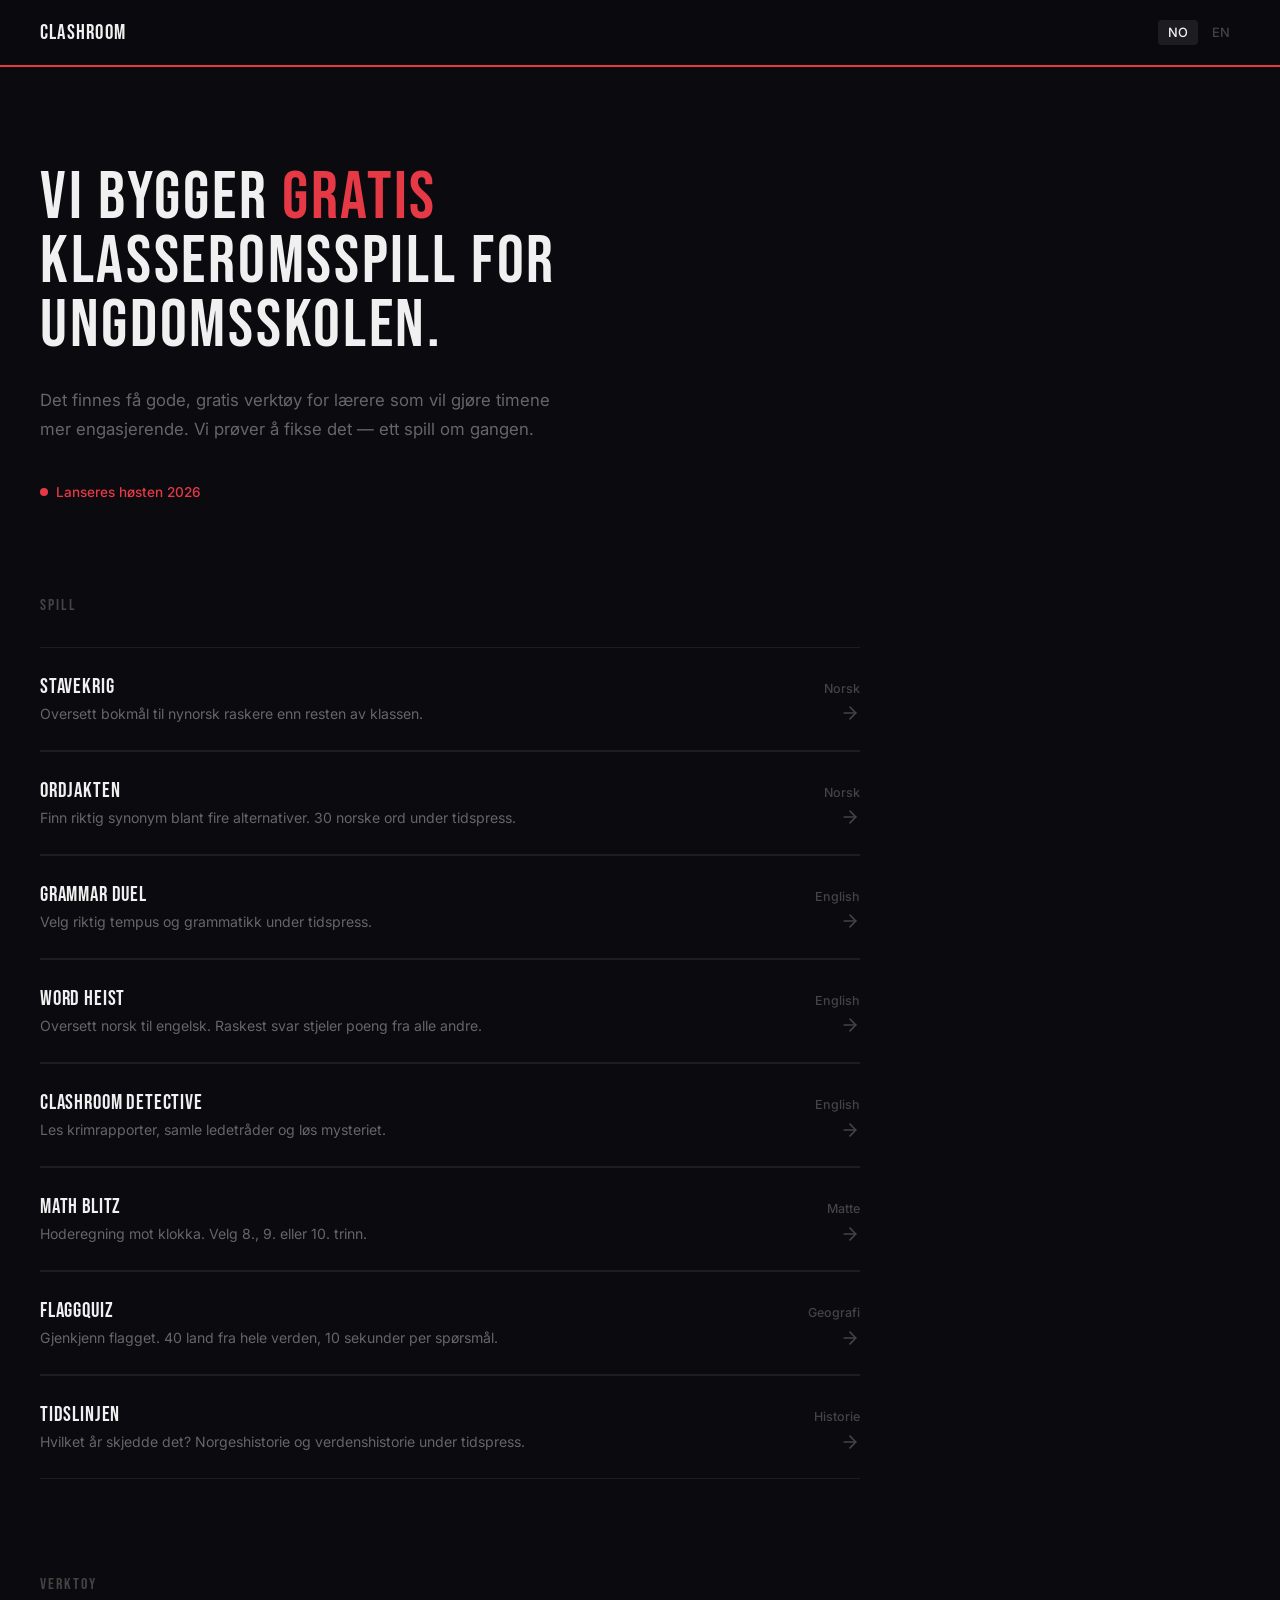
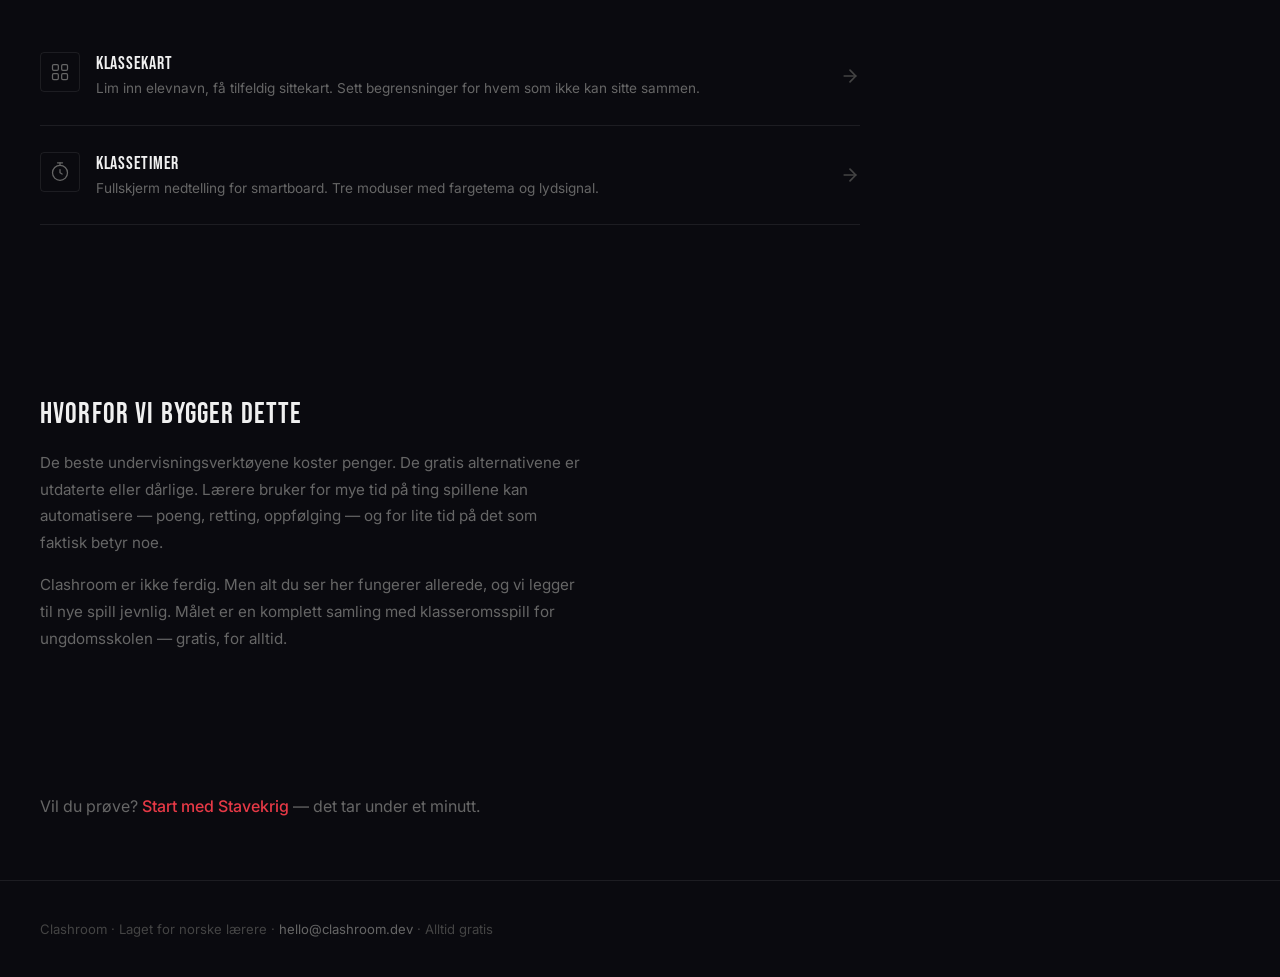
==== index.html @ 2a90ec1e "Phase 6: Accessibility improvements - Skip-link on every page, main landmark wrapping content - focu" ====
<!DOCTYPE html>
<html lang="no">
<head>
<meta charset="UTF-8">
<meta name="viewport" content="width=device-width, initial-scale=1.0">
<title>Clashroom — Gratis klasseromsspill for ungdomsskolen</title>
<meta name="description" content="Gratis klasseromsspill for ungdomsskolen. Under utvikling.">
<link rel="preconnect" href="https://fonts.googleapis.com">
<link rel="preconnect" href="https://fonts.gstatic.com" crossorigin>
<link href="https://fonts.googleapis.com/css2?family=Bebas+Neue&family=Inter:wght@400;500;600&display=swap" rel="stylesheet">
<style>
:root {
  --bg: #0a0a0f;
  --ink: #f0f0f0;
  --accent: #e63946;
  --accent-h: #cf2f3d;
  --muted: #666;
  --faint: #444;
  --border: rgba(255,255,255,0.08);
}

*{box-sizing:border-box;margin:0;padding:0}
html{scroll-behavior:smooth}
body{font-family:'Inter',-apple-system,system-ui,sans-serif;background:var(--bg);color:var(--ink);-webkit-font-smoothing:antialiased}

/* ── NAV ───────────────────────────── */
nav{
  display:flex;justify-content:space-between;align-items:center;
  padding:20px 40px;position:sticky;top:0;
  background:rgba(10,10,15,0.97);backdrop-filter:blur(8px);
  z-index:100;border-bottom:2px solid var(--accent);
}
.logo{
  font-family:'Bebas Neue',sans-serif;font-weight:400;
  font-size:1.3rem;color:var(--ink);text-decoration:none;
  letter-spacing:0.06em;text-transform:uppercase;
  transition:color .15s;
}
.logo:hover{color:var(--accent)}
.nav-r{display:flex;align-items:center;gap:4px}
.lang-btn{
  padding:5px 10px;border:none;background:none;
  color:var(--faint);cursor:pointer;
  font-family:'Inter',sans-serif;font-weight:500;font-size:.8rem;
  border-radius:4px;transition:all .15s;
}
.lang-btn.on{color:var(--ink);background:rgba(255,255,255,.08)}

/* ── HERO ──────────────────────────── */
.hero{
  max-width:740px;
  padding:100px 40px 96px;
}
.hero h1{
  font-family:'Bebas Neue',sans-serif;
  font-weight:400;
  font-size:clamp(2.8rem,6vw,4.2rem);
  line-height:0.95;letter-spacing:0.04em;
  text-transform:uppercase;
  margin-bottom:28px;
}
.hero h1 .ul{
  color:var(--accent);
}

.hero-p{
  font-size:1.05rem;line-height:1.7;color:var(--muted);
  max-width:520px;margin-bottom:36px;
}
.launch{
  display:inline-flex;align-items:center;gap:8px;
  font-size:.85rem;font-weight:500;color:var(--accent);
}
.launch svg{flex-shrink:0}

/* ── SECTION LABEL ─────────────────── */
.label{
  font-family:'Bebas Neue',sans-serif;
  font-size:1rem;font-weight:400;
  text-transform:uppercase;letter-spacing:0.12em;
  color:var(--faint);margin-bottom:32px;
}

/* ── GAME LIST ─────────────────────── */
.games{padding:0 40px 96px;max-width:900px}

.g-list{list-style:none}

.g-item{
  display:block;text-decoration:none;color:var(--ink);
  padding:26px 0;border-bottom:1px solid var(--border);
  position:relative;transition:padding-left .3s ease;
}
.g-item:first-child{border-top:1px solid var(--border)}

.g-item::before{
  content:'';position:absolute;left:-20px;top:50%;
  transform:translateY(-50%);width:3px;height:0;
  background:var(--accent);border-radius:0;
  transition:height .3s ease;
}
.g-item:hover{padding-left:16px}
.g-item:hover::before{height:50%}

.g-top{
  display:flex;justify-content:space-between;align-items:baseline;
  margin-bottom:4px;
}
.g-name{
  font-family:'Bebas Neue',sans-serif;
  font-weight:400;font-size:1.3rem;
  letter-spacing:0.04em;text-transform:uppercase;
}
.g-subj{font-size:.78rem;font-weight:500;color:var(--faint)}

.g-bot{
  display:flex;justify-content:space-between;align-items:center;
}
.g-desc{font-size:.88rem;color:var(--muted);line-height:1.5}
.g-arrow{
  flex-shrink:0;color:var(--faint);
  transition:all .3s ease;margin-left:16px;
}
.g-item:hover .g-arrow{color:var(--accent);transform:translateX(5px)}

/* ── TOOLS ─────────────────────────── */
.tools{padding:0 40px 96px;max-width:900px}

.t-item{
  display:flex;align-items:flex-start;gap:16px;
  text-decoration:none;color:var(--ink);
  padding:26px 0;border-bottom:1px solid var(--border);
  transition:padding-left .3s ease;position:relative;
}
.t-item:first-child{border-top:1px solid var(--border)}
.t-item::before{
  content:'';position:absolute;left:-20px;top:50%;
  transform:translateY(-50%);width:3px;height:0;
  background:var(--accent);border-radius:0;
  transition:height .3s ease;
}
.t-item:hover{padding-left:16px}
.t-item:hover::before{height:50%}

.t-icon{
  flex-shrink:0;width:40px;height:40px;
  border:1.5px solid var(--border);border-radius:4px;
  display:flex;align-items:center;justify-content:center;
  color:var(--muted);transition:all .3s ease;
}
.t-item:hover .t-icon{border-color:var(--accent);color:var(--accent)}

.t-body{flex:1;min-width:0}
.t-name{
  font-family:'Bebas Neue',sans-serif;
  font-weight:400;font-size:1.15rem;margin-bottom:3px;
  letter-spacing:0.04em;text-transform:uppercase;
}
.t-desc{font-size:.85rem;color:var(--muted);line-height:1.5}
.t-arrow{
  flex-shrink:0;align-self:center;color:var(--faint);
  transition:all .3s ease;
}
.t-item:hover .t-arrow{color:var(--accent);transform:translateX(5px)}

/* ── WHY ───────────────────────────── */
.why{padding:80px 40px 96px;max-width:620px}
.why h2{
  font-family:'Bebas Neue',sans-serif;
  font-weight:400;font-size:1.8rem;line-height:1;
  letter-spacing:0.04em;text-transform:uppercase;
  margin-bottom:20px;
}
.why p{
  font-size:.95rem;color:var(--muted);line-height:1.75;
  margin-bottom:16px;
}
.why p:last-of-type{margin-bottom:0}

/* ── TRY ───────────────────────────── */
.try{
  padding:48px 40px 64px;max-width:620px;
  font-size:1rem;color:var(--muted);
}
.try a{
  color:var(--accent);text-decoration:none;font-weight:500;
  border-bottom:1.5px solid transparent;
  transition:border-color .2s;
}
.try a:hover{border-color:var(--accent)}

/* ── FOOTER ────────────────────────── */
footer{
  padding:40px;border-top:1px solid var(--border);
  font-size:.82rem;color:var(--faint);
}
footer a{color:var(--muted);text-decoration:none}
footer a:hover{color:var(--ink)}

/* ── SCROLL REVEAL ─────────────────── */
.sr{opacity:0;transform:translateY(18px);transition:opacity .6s ease,transform .6s ease}
.sr.v{opacity:1;transform:translateY(0)}
.g-list .sr:nth-child(2){transition-delay:.06s}
.g-list .sr:nth-child(3){transition-delay:.12s}
.g-list .sr:nth-child(4){transition-delay:.16s}
.g-list .sr:nth-child(5){transition-delay:.20s}
.g-list .sr:nth-child(6){transition-delay:.24s}
.g-list .sr:nth-child(7){transition-delay:.28s}
.g-list .sr:nth-child(8){transition-delay:.32s}

/* ── RESPONSIVE ────────────────────── */
@media(max-width:700px){
  nav{padding:16px 20px}
  .hero{padding:64px 20px 64px}
  .games,.tools{padding:0 20px 72px}
  .why{padding:56px 20px 72px}
  .try{padding:0 20px 48px}
  footer{padding:32px 20px}
  .g-item::before,.t-item::before{left:-12px}
}

button:focus-visible,a:focus-visible{outline:2px solid var(--accent);outline-offset:2px}
.skip-link{position:absolute;top:-40px;left:0;background:var(--accent);color:#fff;padding:8px 16px;z-index:200;font-size:.85rem;text-decoration:none;border-radius:0 0 4px 0;transition:top .2s}
.skip-link:focus{top:0}
</style>
</head>
<body>

<a class="skip-link" href="#main-content">Hopp til innhold</a>

<nav>
  <a class="logo" href="#">Clashroom</a>
  <div class="nav-r">
    <button class="lang-btn on" onclick="setLang('no')">NO</button>
    <button class="lang-btn" onclick="setLang('en')">EN</button>
  </div>
</nav>

<main id="main-content">
<section class="hero">
  <h1 data-no="Vi bygger <span class='ul'>gratis</span> klasseromsspill for ungdomsskolen."
      data-en="We're building <span class='ul'>free</span> classroom games for Norwegian middle school.">Vi bygger <span class="ul">gratis</span> klasseromsspill for ungdomsskolen.</h1>
  <p class="hero-p" data-no="Det finnes få gode, gratis verktøy for lærere som vil gjøre timene mer engasjerende. Vi prøver å fikse det&nbsp;— ett spill om gangen."
     data-en="There are few good, free tools for teachers who want more engaging lessons. We're trying to fix that&nbsp;— one game at a time.">Det finnes få gode, gratis verktøy for lærere som vil gjøre timene mer engasjerende. Vi prøver å fikse det&nbsp;— ett spill om gangen.</p>
  <p class="launch" data-no="<svg width='8' height='8' viewBox='0 0 8 8'><circle cx='4' cy='4' r='4' fill='currentColor'/></svg> Lanseres høsten 2026"
     data-en="<svg width='8' height='8' viewBox='0 0 8 8'><circle cx='4' cy='4' r='4' fill='currentColor'/></svg> Launching fall 2026"><svg width="8" height="8" viewBox="0 0 8 8"><circle cx="4" cy="4" r="4" fill="currentColor"/></svg> Lanseres høsten 2026</p>
</section>

<section class="games" id="spill">
  <div class="label" data-no="Spill" data-en="Games">Spill</div>
  <ul class="g-list">

    <li class="sr"><a class="g-item" href="stavekrig.html">
      <div class="g-top">
        <span class="g-name">Stavekrig</span>
        <span class="g-subj" data-no="Norsk" data-en="Norwegian">Norsk</span>
      </div>
      <div class="g-bot">
        <span class="g-desc" data-no="Oversett bokmål til nynorsk raskere enn resten av klassen."
              data-en="Translate bokmål to nynorsk faster than your classmates.">Oversett bokmål til nynorsk raskere enn resten av klassen.</span>
        <svg class="g-arrow" width="20" height="20" viewBox="0 0 24 24" fill="none" stroke="currentColor" stroke-width="2" stroke-linecap="round" stroke-linejoin="round"><path d="M5 12h14"/><path d="M12 5l7 7-7 7"/></svg>
      </div>
    </a></li>

    <li class="sr"><a class="g-item" href="ordjakten.html">
      <div class="g-top">
        <span class="g-name">Ordjakten</span>
        <span class="g-subj" data-no="Norsk" data-en="Norwegian">Norsk</span>
      </div>
      <div class="g-bot">
        <span class="g-desc" data-no="Finn riktig synonym blant fire alternativer. 30 norske ord under tidspress."
              data-en="Pick the right synonym from four options. 30 Norwegian words under time pressure.">Finn riktig synonym blant fire alternativer. 30 norske ord under tidspress.</span>
        <svg class="g-arrow" width="20" height="20" viewBox="0 0 24 24" fill="none" stroke="currentColor" stroke-width="2" stroke-linecap="round" stroke-linejoin="round"><path d="M5 12h14"/><path d="M12 5l7 7-7 7"/></svg>
      </div>
    </a></li>

    <li class="sr"><a class="g-item" href="grammarduell.html">
      <div class="g-top">
        <span class="g-name">Grammar Duel</span>
        <span class="g-subj">English</span>
      </div>
      <div class="g-bot">
        <span class="g-desc" data-no="Velg riktig tempus og grammatikk under tidspress."
              data-en="Pick the right tense and grammar before time runs out.">Velg riktig tempus og grammatikk under tidspress.</span>
        <svg class="g-arrow" width="20" height="20" viewBox="0 0 24 24" fill="none" stroke="currentColor" stroke-width="2" stroke-linecap="round" stroke-linejoin="round"><path d="M5 12h14"/><path d="M12 5l7 7-7 7"/></svg>
      </div>
    </a></li>

    <li class="sr"><a class="g-item" href="wordheist.html">
      <div class="g-top">
        <span class="g-name">Word Heist</span>
        <span class="g-subj">English</span>
      </div>
      <div class="g-bot">
        <span class="g-desc" data-no="Oversett norsk til engelsk. Raskest svar stjeler poeng fra alle andre."
              data-en="Translate Norwegian to English. Fastest answer steals points from everyone.">Oversett norsk til engelsk. Raskest svar stjeler poeng fra alle andre.</span>
        <svg class="g-arrow" width="20" height="20" viewBox="0 0 24 24" fill="none" stroke="currentColor" stroke-width="2" stroke-linecap="round" stroke-linejoin="round"><path d="M5 12h14"/><path d="M12 5l7 7-7 7"/></svg>
      </div>
    </a></li>

    <li class="sr"><a class="g-item" href="detective.html">
      <div class="g-top">
        <span class="g-name">Clashroom Detective</span>
        <span class="g-subj">English</span>
      </div>
      <div class="g-bot">
        <span class="g-desc" data-no="Les krimrapporter, samle ledetråder og løs mysteriet."
              data-en="Read crime reports, collect clues and solve the mystery.">Les krimrapporter, samle ledetråder og løs mysteriet.</span>
        <svg class="g-arrow" width="20" height="20" viewBox="0 0 24 24" fill="none" stroke="currentColor" stroke-width="2" stroke-linecap="round" stroke-linejoin="round"><path d="M5 12h14"/><path d="M12 5l7 7-7 7"/></svg>
      </div>
    </a></li>

    <li class="sr"><a class="g-item" href="mathblitz.html">
      <div class="g-top">
        <span class="g-name">Math Blitz</span>
        <span class="g-subj" data-no="Matte" data-en="Maths">Matte</span>
      </div>
      <div class="g-bot">
        <span class="g-desc" data-no="Hoderegning mot klokka. Velg 8., 9. eller 10. trinn."
              data-en="Mental maths against the clock. Choose grade 8, 9 or 10.">Hoderegning mot klokka. Velg 8., 9. eller 10. trinn.</span>
        <svg class="g-arrow" width="20" height="20" viewBox="0 0 24 24" fill="none" stroke="currentColor" stroke-width="2" stroke-linecap="round" stroke-linejoin="round"><path d="M5 12h14"/><path d="M12 5l7 7-7 7"/></svg>
      </div>
    </a></li>

    <li class="sr"><a class="g-item" href="flaggquiz.html">
      <div class="g-top">
        <span class="g-name">Flaggquiz</span>
        <span class="g-subj" data-no="Geografi" data-en="Geography">Geografi</span>
      </div>
      <div class="g-bot">
        <span class="g-desc" data-no="Gjenkjenn flagget. 40 land fra hele verden, 10 sekunder per spørsmål."
              data-en="Identify the flag. 40 countries from around the world, 10 seconds per question.">Gjenkjenn flagget. 40 land fra hele verden, 10 sekunder per spørsmål.</span>
        <svg class="g-arrow" width="20" height="20" viewBox="0 0 24 24" fill="none" stroke="currentColor" stroke-width="2" stroke-linecap="round" stroke-linejoin="round"><path d="M5 12h14"/><path d="M12 5l7 7-7 7"/></svg>
      </div>
    </a></li>

    <li class="sr"><a class="g-item" href="tidslinjen.html">
      <div class="g-top">
        <span class="g-name">Tidslinjen</span>
        <span class="g-subj" data-no="Historie" data-en="History">Historie</span>
      </div>
      <div class="g-bot">
        <span class="g-desc" data-no="Hvilket år skjedde det? Norgeshistorie og verdenshistorie under tidspress."
              data-en="What year did it happen? Norwegian and world history under time pressure.">Hvilket år skjedde det? Norgeshistorie og verdenshistorie under tidspress.</span>
        <svg class="g-arrow" width="20" height="20" viewBox="0 0 24 24" fill="none" stroke="currentColor" stroke-width="2" stroke-linecap="round" stroke-linejoin="round"><path d="M5 12h14"/><path d="M12 5l7 7-7 7"/></svg>
      </div>
    </a></li>

  </ul>
</section>

<section class="tools" id="verktoy">
  <div class="label" data-no="Verktoy" data-en="Tools">Verktoy</div>

  <a class="t-item sr" href="klassekart.html">
    <div class="t-icon">
      <svg width="20" height="20" viewBox="0 0 24 24" fill="none" stroke="currentColor" stroke-width="1.5" stroke-linecap="round" stroke-linejoin="round">
        <rect x="3" y="3" width="7" height="7" rx="1.5"/><rect x="14" y="3" width="7" height="7" rx="1.5"/>
        <rect x="3" y="14" width="7" height="7" rx="1.5"/><rect x="14" y="14" width="7" height="7" rx="1.5"/>
      </svg>
    </div>
    <div class="t-body">
      <div class="t-name" data-no="Klassekart" data-en="Seating chart">Klassekart</div>
      <div class="t-desc" data-no="Lim inn elevnavn, få tilfeldig sittekart. Sett begrensninger for hvem som ikke kan sitte sammen."
           data-en="Paste student names, get a random seating chart. Set constraints for who can't sit together.">Lim inn elevnavn, få tilfeldig sittekart. Sett begrensninger for hvem som ikke kan sitte sammen.</div>
    </div>
    <svg class="t-arrow" width="20" height="20" viewBox="0 0 24 24" fill="none" stroke="currentColor" stroke-width="2" stroke-linecap="round" stroke-linejoin="round"><path d="M5 12h14"/><path d="M12 5l7 7-7 7"/></svg>
  </a>

  <a class="t-item sr" href="timer.html">
    <div class="t-icon">
      <svg width="20" height="20" viewBox="0 0 24 24" fill="none" stroke="currentColor" stroke-width="1.5" stroke-linecap="round" stroke-linejoin="round">
        <circle cx="12" cy="13" r="9"/><path d="M12 9v4l2.5 1.5"/><path d="M9 1h6"/><path d="M12 1v3"/>
      </svg>
    </div>
    <div class="t-body">
      <div class="t-name" data-no="Klassetimer" data-en="Class timer">Klassetimer</div>
      <div class="t-desc" data-no="Fullskjerm nedtelling for smartboard. Tre moduser med fargetema og lydsignal."
           data-en="Full-screen countdown for the smartboard. Three modes with colour themes and audio alert.">Fullskjerm nedtelling for smartboard. Tre moduser med fargetema og lydsignal.</div>
    </div>
    <svg class="t-arrow" width="20" height="20" viewBox="0 0 24 24" fill="none" stroke="currentColor" stroke-width="2" stroke-linecap="round" stroke-linejoin="round"><path d="M5 12h14"/><path d="M12 5l7 7-7 7"/></svg>
  </a>
</section>

<section class="why">
  <h2 data-no="Hvorfor vi bygger dette" data-en="Why we're building this">Hvorfor vi bygger dette</h2>
  <p data-no="De beste undervisningsverktøyene koster penger. De gratis alternativene er utdaterte eller dårlige. Lærere bruker for mye tid på ting spillene kan automatisere — poeng, retting, oppfølging — og for lite tid på det som faktisk betyr noe."
     data-en="The best teaching tools cost money. The free alternatives are outdated or poor. Teachers spend too much time on things games can automate — scores, grading, follow-up — and too little time on what actually matters.">De beste undervisningsverktøyene koster penger. De gratis alternativene er utdaterte eller dårlige. Lærere bruker for mye tid på ting spillene kan automatisere — poeng, retting, oppfølging — og for lite tid på det som faktisk betyr noe.</p>
  <p data-no="Clashroom er ikke ferdig. Men alt du ser her fungerer allerede, og vi legger til nye spill jevnlig. Målet er en komplett samling med klasseromsspill for ungdomsskolen — gratis, for alltid."
     data-en="Clashroom isn't finished. But everything you see here works already, and we add new games regularly. The goal is a complete collection of classroom games for middle school — free, forever.">Clashroom er ikke ferdig. Men alt du ser her fungerer allerede, og vi legger til nye spill jevnlig. Målet er en komplett samling med klasseromsspill for ungdomsskolen — gratis, for alltid.</p>
</section>

<section class="try">
  <p data-no="Vil du prøve? <a href='stavekrig.html'>Start med Stavekrig</a> — det tar under et minutt."
     data-en="Want to try? <a href='stavekrig.html'>Start with Stavekrig</a> — it takes less than a minute.">Vil du prøve? <a href="stavekrig.html">Start med Stavekrig</a> — det tar under et minutt.</p>
</section>

<footer>
  <span data-no="Clashroom · Laget for norske lærere · <a href='mailto:hello@clashroom.dev'>hello@clashroom.dev</a> · Alltid gratis"
        data-en="Clashroom · Made for Norwegian teachers · <a href='mailto:hello@clashroom.dev'>hello@clashroom.dev</a> · Always free">Clashroom · Laget for norske lærere · <a href="mailto:hello@clashroom.dev">hello@clashroom.dev</a> · Alltid gratis</span>
</footer>

<script src="shared.js"></script>
<script>
function onLangChange(){
  var l=getLang();
  document.querySelectorAll('.lang-btn').forEach(function(b){b.classList.toggle('on',b.textContent.toLowerCase()===l)});
  document.querySelectorAll('[data-'+l+']').forEach(function(el){el.innerHTML=el.getAttribute('data-'+l)});
}
onLangChange();

var obs=new IntersectionObserver(function(entries){
  entries.forEach(function(e){
    if(e.isIntersecting){e.target.classList.add('v');obs.unobserve(e.target)}
  });
},{threshold:0.15});
document.querySelectorAll('.sr').forEach(function(el){obs.observe(el)});
</script>
</main>
</body>
</html>
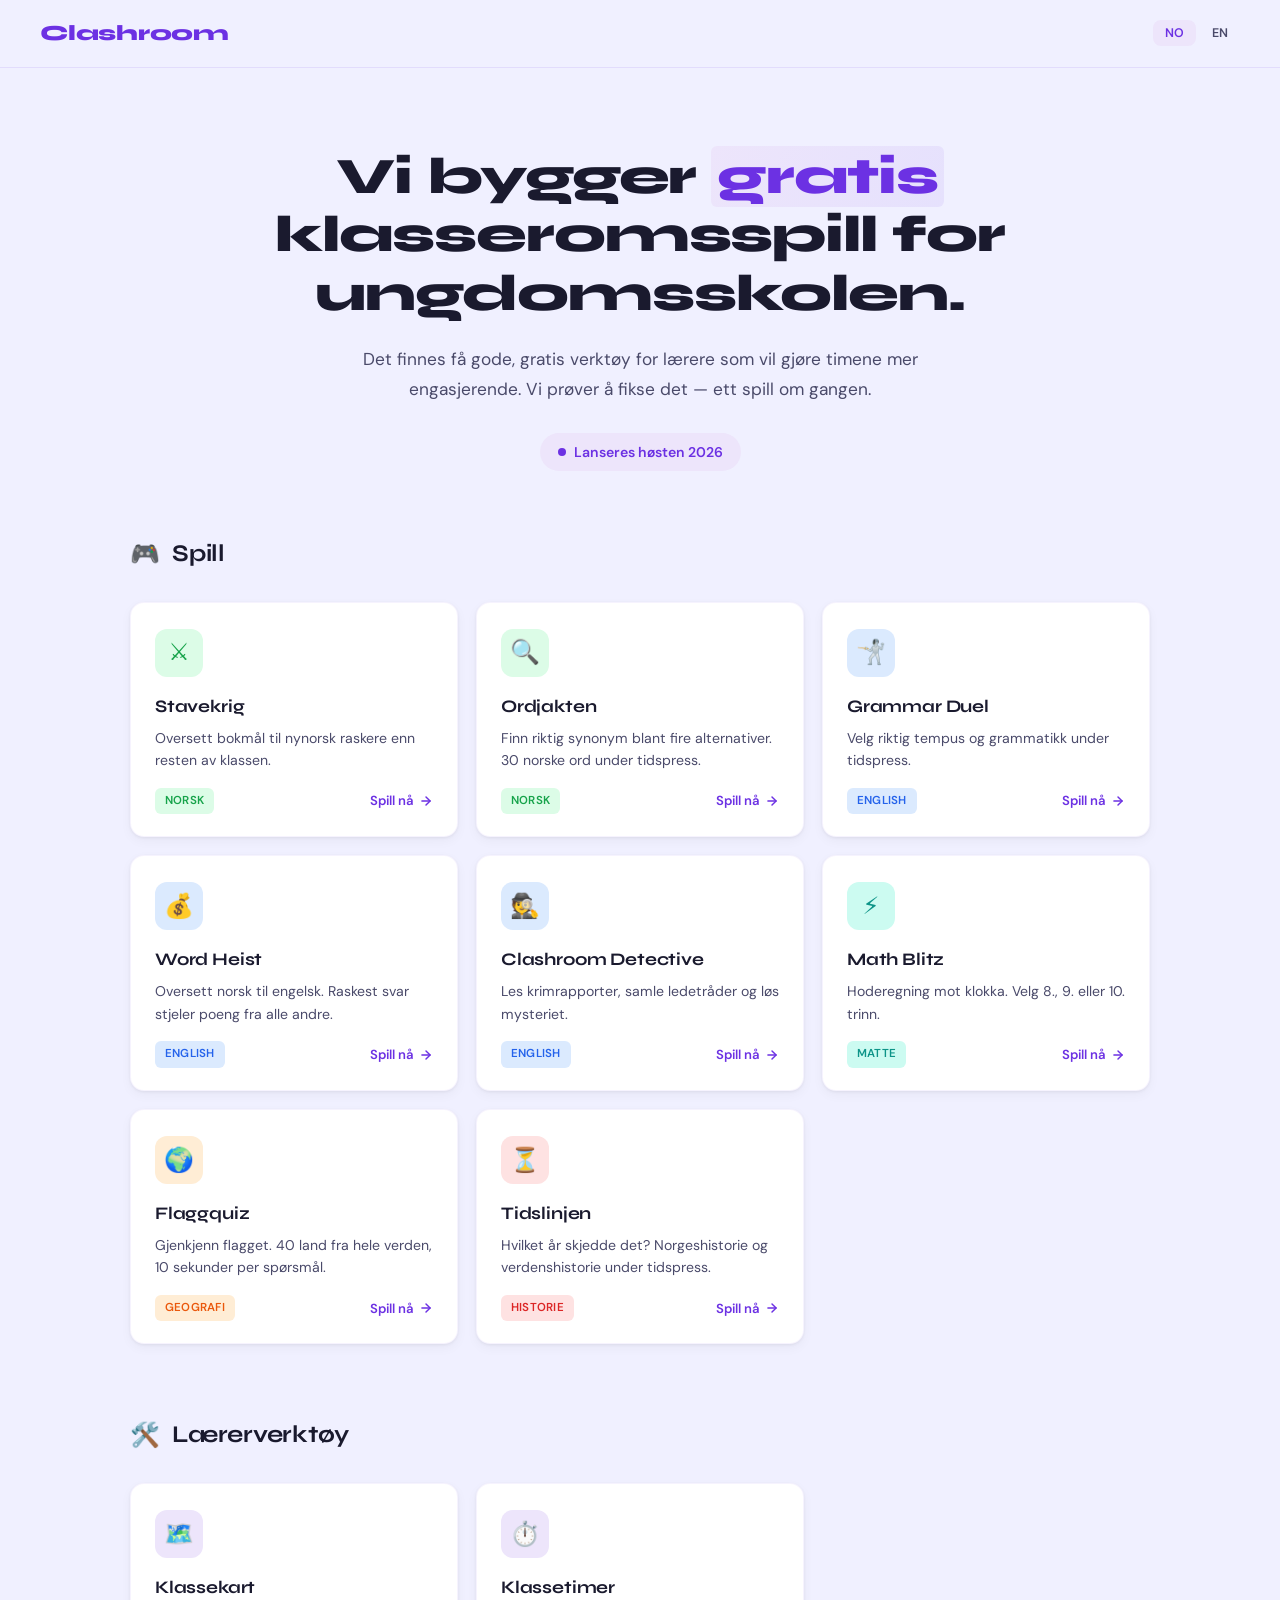
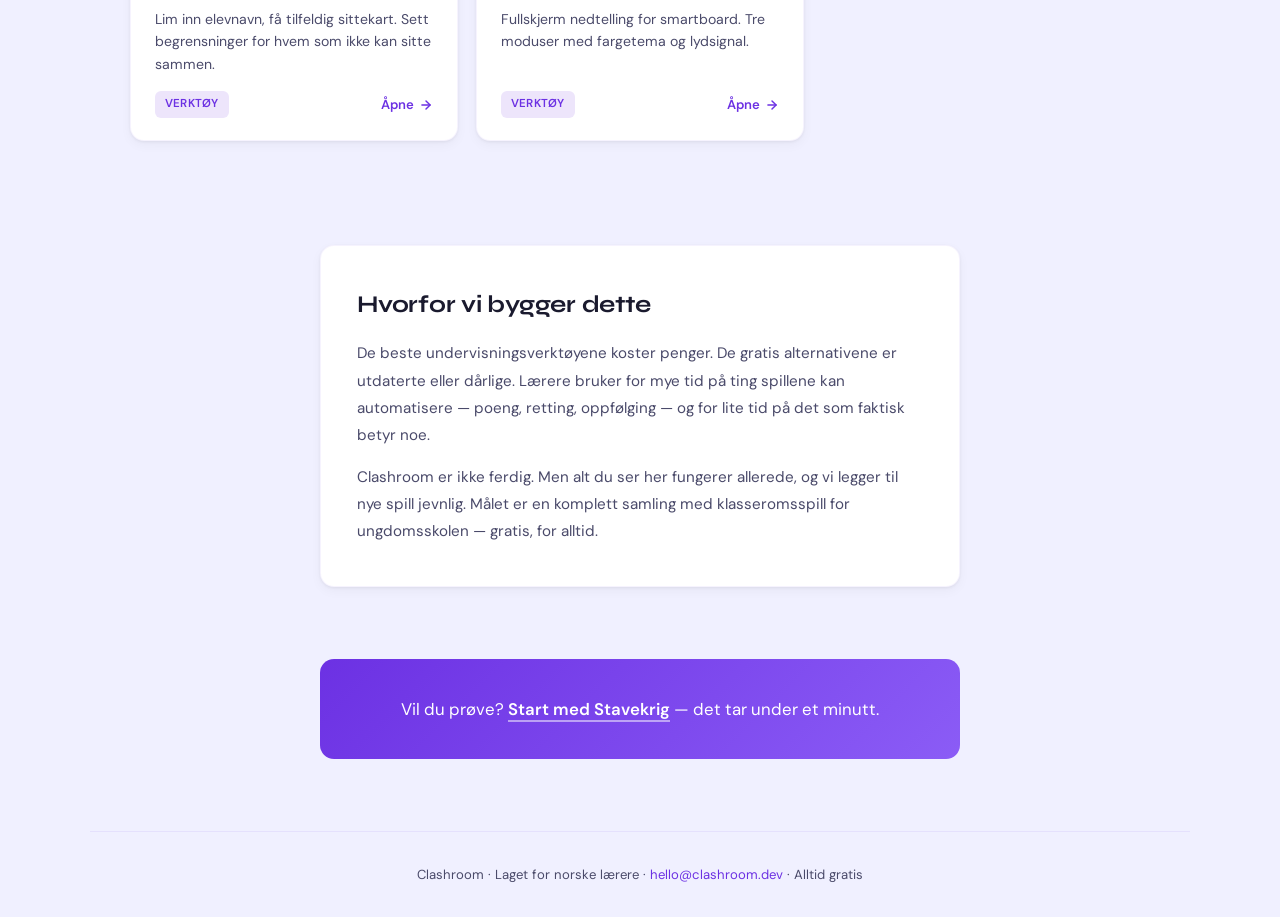
==== commit 7509fed3: "Redesign index.html: light lavender theme, card grid layout, subject-colored accents, Syne/DM Sans f" ====
--- a/index.html
+++ b/index.html
@@ -7,220 +7,277 @@
 <meta name="description" content="Gratis klasseromsspill for ungdomsskolen. Under utvikling.">
 <link rel="preconnect" href="https://fonts.googleapis.com">
 <link rel="preconnect" href="https://fonts.gstatic.com" crossorigin>
-<link href="https://fonts.googleapis.com/css2?family=Bebas+Neue&family=Inter:wght@400;500;600&display=swap" rel="stylesheet">
+<link href="https://fonts.googleapis.com/css2?family=Syne:wght@600;700;800&family=DM+Sans:wght@400;500;600&display=swap" rel="stylesheet">
 <style>
 :root {
-  --bg: #0a0a0f;
-  --ink: #f0f0f0;
-  --accent: #e63946;
-  --accent-h: #cf2f3d;
-  --muted: #666;
-  --faint: #444;
-  --border: rgba(255,255,255,0.08);
+  --bg: #f0f0ff;
+  --bg-card: #ffffff;
+  --ink: #1a1a2e;
+  --ink-light: #4a4a6a;
+  --primary: #6c31e3;
+  --primary-h: #5a27c4;
+  --primary-light: #ede5fb;
+  --norsk: #16a34a;
+  --norsk-light: #dcfce7;
+  --english: #2563eb;
+  --english-light: #dbeafe;
+  --matte: #0d9488;
+  --matte-light: #ccfbf1;
+  --geografi: #ea580c;
+  --geografi-light: #ffedd5;
+  --historie: #dc2626;
+  --historie-light: #fee2e2;
+  --tool: #6c31e3;
+  --tool-light: #ede5fb;
+  --shadow: 0 1px 3px rgba(0,0,0,0.06), 0 4px 12px rgba(0,0,0,0.04);
+  --shadow-hover: 0 4px 16px rgba(108,49,227,0.13), 0 2px 6px rgba(0,0,0,0.06);
+  --radius: 14px;
 }
 
 *{box-sizing:border-box;margin:0;padding:0}
 html{scroll-behavior:smooth}
-body{font-family:'Inter',-apple-system,system-ui,sans-serif;background:var(--bg);color:var(--ink);-webkit-font-smoothing:antialiased}
+body{font-family:'DM Sans',-apple-system,system-ui,sans-serif;background:var(--bg);color:var(--ink);-webkit-font-smoothing:antialiased;line-height:1.6}
 
 /* ── NAV ───────────────────────────── */
 nav{
   display:flex;justify-content:space-between;align-items:center;
-  padding:20px 40px;position:sticky;top:0;
-  background:rgba(10,10,15,0.97);backdrop-filter:blur(8px);
-  z-index:100;border-bottom:2px solid var(--accent);
+  padding:16px 40px;position:sticky;top:0;
+  background:rgba(240,240,255,0.85);backdrop-filter:blur(16px);
+  z-index:100;border-bottom:1px solid rgba(108,49,227,0.1);
 }
 .logo{
-  font-family:'Bebas Neue',sans-serif;font-weight:400;
-  font-size:1.3rem;color:var(--ink);text-decoration:none;
-  letter-spacing:0.06em;text-transform:uppercase;
-  transition:color .15s;
-}
-.logo:hover{color:var(--accent)}
+  font-family:'Syne',sans-serif;font-weight:800;
+  font-size:1.35rem;color:var(--primary);text-decoration:none;
+  letter-spacing:-0.01em;
+  transition:opacity .15s;
+}
+.logo:hover{opacity:0.8}
 .nav-r{display:flex;align-items:center;gap:4px}
 .lang-btn{
-  padding:5px 10px;border:none;background:none;
-  color:var(--faint);cursor:pointer;
-  font-family:'Inter',sans-serif;font-weight:500;font-size:.8rem;
-  border-radius:4px;transition:all .15s;
-}
-.lang-btn.on{color:var(--ink);background:rgba(255,255,255,.08)}
+  padding:5px 12px;border:none;background:none;
+  color:var(--ink-light);cursor:pointer;
+  font-family:'DM Sans',sans-serif;font-weight:600;font-size:.78rem;
+  border-radius:8px;transition:all .15s;
+}
+.lang-btn.on{color:var(--primary);background:var(--primary-light)}
 
 /* ── HERO ──────────────────────────── */
 .hero{
-  max-width:740px;
-  padding:100px 40px 96px;
+  max-width:820px;margin:0 auto;
+  padding:80px 40px 64px;
+  text-align:center;
 }
 .hero h1{
-  font-family:'Bebas Neue',sans-serif;
-  font-weight:400;
-  font-size:clamp(2.8rem,6vw,4.2rem);
-  line-height:0.95;letter-spacing:0.04em;
-  text-transform:uppercase;
-  margin-bottom:28px;
+  font-family:'Syne',sans-serif;
+  font-weight:800;
+  font-size:clamp(2rem,5vw,3.2rem);
+  line-height:1.15;letter-spacing:-0.02em;
+  margin-bottom:20px;color:var(--ink);
 }
 .hero h1 .ul{
-  color:var(--accent);
-}
-
+  color:var(--primary);
+  background:linear-gradient(120deg, var(--primary-light) 0%, rgba(108,49,227,0.08) 100%);
+  padding:0 6px;border-radius:6px;
+}
 .hero-p{
-  font-size:1.05rem;line-height:1.7;color:var(--muted);
-  max-width:520px;margin-bottom:36px;
+  font-size:1.08rem;line-height:1.75;color:var(--ink-light);
+  max-width:560px;margin:0 auto 28px;
 }
 .launch{
   display:inline-flex;align-items:center;gap:8px;
-  font-size:.85rem;font-weight:500;color:var(--accent);
+  font-size:.88rem;font-weight:600;color:var(--primary);
+  background:var(--primary-light);
+  padding:8px 18px;border-radius:20px;
 }
 .launch svg{flex-shrink:0}
 
-/* ── SECTION LABEL ─────────────────── */
-.label{
-  font-family:'Bebas Neue',sans-serif;
-  font-size:1rem;font-weight:400;
-  text-transform:uppercase;letter-spacing:0.12em;
-  color:var(--faint);margin-bottom:32px;
-}
-
-/* ── GAME LIST ─────────────────────── */
-.games{padding:0 40px 96px;max-width:900px}
-
-.g-list{list-style:none}
-
-.g-item{
-  display:block;text-decoration:none;color:var(--ink);
-  padding:26px 0;border-bottom:1px solid var(--border);
-  position:relative;transition:padding-left .3s ease;
-}
-.g-item:first-child{border-top:1px solid var(--border)}
-
-.g-item::before{
-  content:'';position:absolute;left:-20px;top:50%;
-  transform:translateY(-50%);width:3px;height:0;
-  background:var(--accent);border-radius:0;
-  transition:height .3s ease;
-}
-.g-item:hover{padding-left:16px}
-.g-item:hover::before{height:50%}
-
-.g-top{
-  display:flex;justify-content:space-between;align-items:baseline;
-  margin-bottom:4px;
-}
-.g-name{
-  font-family:'Bebas Neue',sans-serif;
-  font-weight:400;font-size:1.3rem;
-  letter-spacing:0.04em;text-transform:uppercase;
-}
-.g-subj{font-size:.78rem;font-weight:500;color:var(--faint)}
-
-.g-bot{
-  display:flex;justify-content:space-between;align-items:center;
-}
-.g-desc{font-size:.88rem;color:var(--muted);line-height:1.5}
-.g-arrow{
-  flex-shrink:0;color:var(--faint);
-  transition:all .3s ease;margin-left:16px;
-}
-.g-item:hover .g-arrow{color:var(--accent);transform:translateX(5px)}
-
-/* ── TOOLS ─────────────────────────── */
-.tools{padding:0 40px 96px;max-width:900px}
-
-.t-item{
-  display:flex;align-items:flex-start;gap:16px;
+/* ── SECTION ──────────────────────── */
+.section{
+  max-width:1100px;margin:0 auto;
+  padding:0 40px 72px;
+}
+.section-header{
+  display:flex;align-items:center;gap:12px;
+  margin-bottom:28px;
+}
+.section-header h2{
+  font-family:'Syne',sans-serif;
+  font-size:1.5rem;font-weight:700;
+  letter-spacing:-0.01em;color:var(--ink);
+}
+
+/* ── CARD GRID ────────────────────── */
+.card-grid{
+  display:grid;
+  grid-template-columns:repeat(auto-fill, minmax(280px, 1fr));
+  gap:18px;
+}
+
+.card{
+  display:flex;flex-direction:column;
+  background:var(--bg-card);
+  border-radius:var(--radius);
+  padding:26px 24px 22px;
   text-decoration:none;color:var(--ink);
-  padding:26px 0;border-bottom:1px solid var(--border);
-  transition:padding-left .3s ease;position:relative;
-}
-.t-item:first-child{border-top:1px solid var(--border)}
-.t-item::before{
-  content:'';position:absolute;left:-20px;top:50%;
-  transform:translateY(-50%);width:3px;height:0;
-  background:var(--accent);border-radius:0;
-  transition:height .3s ease;
-}
-.t-item:hover{padding-left:16px}
-.t-item:hover::before{height:50%}
-
-.t-icon{
-  flex-shrink:0;width:40px;height:40px;
-  border:1.5px solid var(--border);border-radius:4px;
+  box-shadow:var(--shadow);
+  border:1px solid rgba(108,49,227,0.06);
+  transition:box-shadow .25s ease, transform .25s ease, border-color .25s ease;
+  position:relative;overflow:hidden;
+}
+.card:hover{
+  box-shadow:var(--shadow-hover);
+  transform:translateY(-3px);
+  border-color:rgba(108,49,227,0.15);
+}
+
+.card-icon{
+  width:48px;height:48px;
+  border-radius:12px;
   display:flex;align-items:center;justify-content:center;
-  color:var(--muted);transition:all .3s ease;
-}
-.t-item:hover .t-icon{border-color:var(--accent);color:var(--accent)}
-
-.t-body{flex:1;min-width:0}
-.t-name{
-  font-family:'Bebas Neue',sans-serif;
-  font-weight:400;font-size:1.15rem;margin-bottom:3px;
-  letter-spacing:0.04em;text-transform:uppercase;
-}
-.t-desc{font-size:.85rem;color:var(--muted);line-height:1.5}
-.t-arrow{
-  flex-shrink:0;align-self:center;color:var(--faint);
-  transition:all .3s ease;
-}
-.t-item:hover .t-arrow{color:var(--accent);transform:translateX(5px)}
+  font-size:1.5rem;
+  margin-bottom:16px;
+  flex-shrink:0;
+}
+
+.card-title{
+  font-family:'Syne',sans-serif;
+  font-weight:700;font-size:1.1rem;
+  margin-bottom:6px;letter-spacing:-0.01em;
+}
+
+.card-desc{
+  font-size:.88rem;color:var(--ink-light);
+  line-height:1.6;flex:1;
+  margin-bottom:16px;
+}
+
+.card-footer{
+  display:flex;align-items:center;justify-content:space-between;
+  margin-top:auto;
+}
+
+.card-tag{
+  font-size:.72rem;font-weight:600;
+  padding:4px 10px;border-radius:6px;
+  letter-spacing:0.02em;text-transform:uppercase;
+}
+
+.card-btn{
+  font-size:.82rem;font-weight:600;
+  color:var(--primary);
+  display:inline-flex;align-items:center;gap:5px;
+  transition:gap .2s ease;
+}
+.card:hover .card-btn{gap:8px}
+.card-btn svg{transition:transform .2s ease}
+.card:hover .card-btn svg{transform:translateX(2px)}
+
+/* Subject colors */
+.subj-norsk .card-icon{background:var(--norsk-light);color:var(--norsk)}
+.subj-norsk .card-tag{background:var(--norsk-light);color:var(--norsk)}
+
+.subj-english .card-icon{background:var(--english-light);color:var(--english)}
+.subj-english .card-tag{background:var(--english-light);color:var(--english)}
+
+.subj-matte .card-icon{background:var(--matte-light);color:var(--matte)}
+.subj-matte .card-tag{background:var(--matte-light);color:var(--matte)}
+
+.subj-geografi .card-icon{background:var(--geografi-light);color:var(--geografi)}
+.subj-geografi .card-tag{background:var(--geografi-light);color:var(--geografi)}
+
+.subj-historie .card-icon{background:var(--historie-light);color:var(--historie)}
+.subj-historie .card-tag{background:var(--historie-light);color:var(--historie)}
+
+.subj-tool .card-icon{background:var(--tool-light);color:var(--tool)}
+.subj-tool .card-tag{background:var(--tool-light);color:var(--tool)}
 
 /* ── WHY ───────────────────────────── */
-.why{padding:80px 40px 96px;max-width:620px}
+.why{
+  max-width:720px;margin:0 auto;
+  padding:32px 40px 72px;
+}
+.why-box{
+  background:var(--bg-card);
+  border-radius:var(--radius);
+  padding:40px 36px;
+  box-shadow:var(--shadow);
+  border:1px solid rgba(108,49,227,0.06);
+}
 .why h2{
-  font-family:'Bebas Neue',sans-serif;
-  font-weight:400;font-size:1.8rem;line-height:1;
-  letter-spacing:0.04em;text-transform:uppercase;
-  margin-bottom:20px;
+  font-family:'Syne',sans-serif;
+  font-weight:700;font-size:1.5rem;
+  letter-spacing:-0.01em;
+  margin-bottom:16px;color:var(--ink);
 }
 .why p{
-  font-size:.95rem;color:var(--muted);line-height:1.75;
-  margin-bottom:16px;
+  font-size:.95rem;color:var(--ink-light);line-height:1.8;
+  margin-bottom:14px;
 }
 .why p:last-of-type{margin-bottom:0}
 
-/* ── TRY ───────────────────────────── */
+/* ── TRY (CTA) ─────────────────────── */
 .try{
-  padding:48px 40px 64px;max-width:620px;
-  font-size:1rem;color:var(--muted);
-}
-.try a{
-  color:var(--accent);text-decoration:none;font-weight:500;
-  border-bottom:1.5px solid transparent;
+  max-width:720px;margin:0 auto;
+  padding:0 40px 72px;
+  text-align:center;
+}
+.try-box{
+  background:linear-gradient(135deg, var(--primary) 0%, #8b5cf6 100%);
+  border-radius:var(--radius);
+  padding:36px;
+  color:#fff;
+}
+.try-box p{font-size:1.05rem;line-height:1.7}
+.try-box a{
+  color:#fff;font-weight:600;
+  text-decoration:none;
+  border-bottom:2px solid rgba(255,255,255,0.5);
   transition:border-color .2s;
 }
-.try a:hover{border-color:var(--accent)}
+.try-box a:hover{border-color:#fff}
 
 /* ── FOOTER ────────────────────────── */
 footer{
-  padding:40px;border-top:1px solid var(--border);
-  font-size:.82rem;color:var(--faint);
-}
-footer a{color:var(--muted);text-decoration:none}
-footer a:hover{color:var(--ink)}
+  max-width:1100px;margin:0 auto;
+  padding:32px 40px;border-top:1px solid rgba(108,49,227,0.08);
+  font-size:.82rem;color:var(--ink-light);
+  text-align:center;
+}
+footer a{color:var(--primary);text-decoration:none}
+footer a:hover{text-decoration:underline}
 
 /* ── SCROLL REVEAL ─────────────────── */
-.sr{opacity:0;transform:translateY(18px);transition:opacity .6s ease,transform .6s ease}
+.sr{opacity:0;transform:translateY(18px);transition:opacity .5s ease,transform .5s ease}
 .sr.v{opacity:1;transform:translateY(0)}
-.g-list .sr:nth-child(2){transition-delay:.06s}
-.g-list .sr:nth-child(3){transition-delay:.12s}
-.g-list .sr:nth-child(4){transition-delay:.16s}
-.g-list .sr:nth-child(5){transition-delay:.20s}
-.g-list .sr:nth-child(6){transition-delay:.24s}
-.g-list .sr:nth-child(7){transition-delay:.28s}
-.g-list .sr:nth-child(8){transition-delay:.32s}
+.card-grid .sr:nth-child(2){transition-delay:.06s}
+.card-grid .sr:nth-child(3){transition-delay:.12s}
+.card-grid .sr:nth-child(4){transition-delay:.18s}
+.card-grid .sr:nth-child(5){transition-delay:.24s}
+.card-grid .sr:nth-child(6){transition-delay:.30s}
+.card-grid .sr:nth-child(7){transition-delay:.36s}
+.card-grid .sr:nth-child(8){transition-delay:.42s}
 
 /* ── RESPONSIVE ────────────────────── */
 @media(max-width:700px){
-  nav{padding:16px 20px}
-  .hero{padding:64px 20px 64px}
-  .games,.tools{padding:0 20px 72px}
-  .why{padding:56px 20px 72px}
-  .try{padding:0 20px 48px}
-  footer{padding:32px 20px}
-  .g-item::before,.t-item::before{left:-12px}
-}
-
-button:focus-visible,a:focus-visible{outline:2px solid var(--accent);outline-offset:2px}
-.skip-link{position:absolute;top:-40px;left:0;background:var(--accent);color:#fff;padding:8px 16px;z-index:200;font-size:.85rem;text-decoration:none;border-radius:0 0 4px 0;transition:top .2s}
+  nav{padding:14px 20px}
+  .hero{padding:56px 20px 48px}
+  .section{padding:0 16px 56px}
+  .card-grid{grid-template-columns:1fr;gap:14px}
+  .card{padding:22px 20px 18px}
+  .why{padding:16px 16px 56px}
+  .why-box{padding:28px 22px}
+  .try{padding:0 16px 56px}
+  .try-box{padding:28px 22px}
+  footer{padding:24px 20px}
+  .section-header h2{font-size:1.3rem}
+}
+
+@media(min-width:701px) and (max-width:900px){
+  .card-grid{grid-template-columns:repeat(2, 1fr)}
+}
+
+button:focus-visible,a:focus-visible{outline:2px solid var(--primary);outline-offset:2px}
+.skip-link{position:absolute;top:-40px;left:0;background:var(--primary);color:#fff;padding:8px 16px;z-index:200;font-size:.85rem;text-decoration:none;border-radius:0 0 4px 0;transition:top .2s}
 .skip-link:focus{top:0}
 </style>
 </head>
@@ -246,153 +303,161 @@
      data-en="<svg width='8' height='8' viewBox='0 0 8 8'><circle cx='4' cy='4' r='4' fill='currentColor'/></svg> Launching fall 2026"><svg width="8" height="8" viewBox="0 0 8 8"><circle cx="4" cy="4" r="4" fill="currentColor"/></svg> Lanseres høsten 2026</p>
 </section>
 
-<section class="games" id="spill">
-  <div class="label" data-no="Spill" data-en="Games">Spill</div>
-  <ul class="g-list">
-
-    <li class="sr"><a class="g-item" href="stavekrig.html">
-      <div class="g-top">
-        <span class="g-name">Stavekrig</span>
-        <span class="g-subj" data-no="Norsk" data-en="Norwegian">Norsk</span>
-      </div>
-      <div class="g-bot">
-        <span class="g-desc" data-no="Oversett bokmål til nynorsk raskere enn resten av klassen."
-              data-en="Translate bokmål to nynorsk faster than your classmates.">Oversett bokmål til nynorsk raskere enn resten av klassen.</span>
-        <svg class="g-arrow" width="20" height="20" viewBox="0 0 24 24" fill="none" stroke="currentColor" stroke-width="2" stroke-linecap="round" stroke-linejoin="round"><path d="M5 12h14"/><path d="M12 5l7 7-7 7"/></svg>
-      </div>
-    </a></li>
-
-    <li class="sr"><a class="g-item" href="ordjakten.html">
-      <div class="g-top">
-        <span class="g-name">Ordjakten</span>
-        <span class="g-subj" data-no="Norsk" data-en="Norwegian">Norsk</span>
-      </div>
-      <div class="g-bot">
-        <span class="g-desc" data-no="Finn riktig synonym blant fire alternativer. 30 norske ord under tidspress."
-              data-en="Pick the right synonym from four options. 30 Norwegian words under time pressure.">Finn riktig synonym blant fire alternativer. 30 norske ord under tidspress.</span>
-        <svg class="g-arrow" width="20" height="20" viewBox="0 0 24 24" fill="none" stroke="currentColor" stroke-width="2" stroke-linecap="round" stroke-linejoin="round"><path d="M5 12h14"/><path d="M12 5l7 7-7 7"/></svg>
-      </div>
-    </a></li>
-
-    <li class="sr"><a class="g-item" href="grammarduell.html">
-      <div class="g-top">
-        <span class="g-name">Grammar Duel</span>
-        <span class="g-subj">English</span>
-      </div>
-      <div class="g-bot">
-        <span class="g-desc" data-no="Velg riktig tempus og grammatikk under tidspress."
-              data-en="Pick the right tense and grammar before time runs out.">Velg riktig tempus og grammatikk under tidspress.</span>
-        <svg class="g-arrow" width="20" height="20" viewBox="0 0 24 24" fill="none" stroke="currentColor" stroke-width="2" stroke-linecap="round" stroke-linejoin="round"><path d="M5 12h14"/><path d="M12 5l7 7-7 7"/></svg>
-      </div>
-    </a></li>
-
-    <li class="sr"><a class="g-item" href="wordheist.html">
-      <div class="g-top">
-        <span class="g-name">Word Heist</span>
-        <span class="g-subj">English</span>
-      </div>
-      <div class="g-bot">
-        <span class="g-desc" data-no="Oversett norsk til engelsk. Raskest svar stjeler poeng fra alle andre."
-              data-en="Translate Norwegian to English. Fastest answer steals points from everyone.">Oversett norsk til engelsk. Raskest svar stjeler poeng fra alle andre.</span>
-        <svg class="g-arrow" width="20" height="20" viewBox="0 0 24 24" fill="none" stroke="currentColor" stroke-width="2" stroke-linecap="round" stroke-linejoin="round"><path d="M5 12h14"/><path d="M12 5l7 7-7 7"/></svg>
-      </div>
-    </a></li>
-
-    <li class="sr"><a class="g-item" href="detective.html">
-      <div class="g-top">
-        <span class="g-name">Clashroom Detective</span>
-        <span class="g-subj">English</span>
-      </div>
-      <div class="g-bot">
-        <span class="g-desc" data-no="Les krimrapporter, samle ledetråder og løs mysteriet."
-              data-en="Read crime reports, collect clues and solve the mystery.">Les krimrapporter, samle ledetråder og løs mysteriet.</span>
-        <svg class="g-arrow" width="20" height="20" viewBox="0 0 24 24" fill="none" stroke="currentColor" stroke-width="2" stroke-linecap="round" stroke-linejoin="round"><path d="M5 12h14"/><path d="M12 5l7 7-7 7"/></svg>
-      </div>
-    </a></li>
-
-    <li class="sr"><a class="g-item" href="mathblitz.html">
-      <div class="g-top">
-        <span class="g-name">Math Blitz</span>
-        <span class="g-subj" data-no="Matte" data-en="Maths">Matte</span>
-      </div>
-      <div class="g-bot">
-        <span class="g-desc" data-no="Hoderegning mot klokka. Velg 8., 9. eller 10. trinn."
-              data-en="Mental maths against the clock. Choose grade 8, 9 or 10.">Hoderegning mot klokka. Velg 8., 9. eller 10. trinn.</span>
-        <svg class="g-arrow" width="20" height="20" viewBox="0 0 24 24" fill="none" stroke="currentColor" stroke-width="2" stroke-linecap="round" stroke-linejoin="round"><path d="M5 12h14"/><path d="M12 5l7 7-7 7"/></svg>
-      </div>
-    </a></li>
-
-    <li class="sr"><a class="g-item" href="flaggquiz.html">
-      <div class="g-top">
-        <span class="g-name">Flaggquiz</span>
-        <span class="g-subj" data-no="Geografi" data-en="Geography">Geografi</span>
-      </div>
-      <div class="g-bot">
-        <span class="g-desc" data-no="Gjenkjenn flagget. 40 land fra hele verden, 10 sekunder per spørsmål."
-              data-en="Identify the flag. 40 countries from around the world, 10 seconds per question.">Gjenkjenn flagget. 40 land fra hele verden, 10 sekunder per spørsmål.</span>
-        <svg class="g-arrow" width="20" height="20" viewBox="0 0 24 24" fill="none" stroke="currentColor" stroke-width="2" stroke-linecap="round" stroke-linejoin="round"><path d="M5 12h14"/><path d="M12 5l7 7-7 7"/></svg>
-      </div>
-    </a></li>
-
-    <li class="sr"><a class="g-item" href="tidslinjen.html">
-      <div class="g-top">
-        <span class="g-name">Tidslinjen</span>
-        <span class="g-subj" data-no="Historie" data-en="History">Historie</span>
-      </div>
-      <div class="g-bot">
-        <span class="g-desc" data-no="Hvilket år skjedde det? Norgeshistorie og verdenshistorie under tidspress."
-              data-en="What year did it happen? Norwegian and world history under time pressure.">Hvilket år skjedde det? Norgeshistorie og verdenshistorie under tidspress.</span>
-        <svg class="g-arrow" width="20" height="20" viewBox="0 0 24 24" fill="none" stroke="currentColor" stroke-width="2" stroke-linecap="round" stroke-linejoin="round"><path d="M5 12h14"/><path d="M12 5l7 7-7 7"/></svg>
-      </div>
-    </a></li>
-
-  </ul>
+<section class="section" id="spill">
+  <div class="section-header">
+    <span style="font-size:1.5rem">🎮</span>
+    <h2 data-no="Spill" data-en="Games">Spill</h2>
+  </div>
+  <div class="card-grid">
+
+    <a class="card subj-norsk sr" href="stavekrig.html">
+      <div class="card-icon">⚔️</div>
+      <div class="card-title">Stavekrig</div>
+      <div class="card-desc" data-no="Oversett bokmål til nynorsk raskere enn resten av klassen."
+           data-en="Translate bokmål to nynorsk faster than your classmates.">Oversett bokmål til nynorsk raskere enn resten av klassen.</div>
+      <div class="card-footer">
+        <span class="card-tag" data-no="Norsk" data-en="Norwegian">Norsk</span>
+        <span class="card-btn" data-no="Spill nå <svg width='14' height='14' viewBox='0 0 24 24' fill='none' stroke='currentColor' stroke-width='2.5' stroke-linecap='round' stroke-linejoin='round'><path d='M5 12h14'/><path d='M12 5l7 7-7 7'/></svg>"
+              data-en="Play now <svg width='14' height='14' viewBox='0 0 24 24' fill='none' stroke='currentColor' stroke-width='2.5' stroke-linecap='round' stroke-linejoin='round'><path d='M5 12h14'/><path d='M12 5l7 7-7 7'/></svg>">Spill nå <svg width="14" height="14" viewBox="0 0 24 24" fill="none" stroke="currentColor" stroke-width="2.5" stroke-linecap="round" stroke-linejoin="round"><path d="M5 12h14"/><path d="M12 5l7 7-7 7"/></svg></span>
+      </div>
+    </a>
+
+    <a class="card subj-norsk sr" href="ordjakten.html">
+      <div class="card-icon">🔍</div>
+      <div class="card-title">Ordjakten</div>
+      <div class="card-desc" data-no="Finn riktig synonym blant fire alternativer. 30 norske ord under tidspress."
+           data-en="Pick the right synonym from four options. 30 Norwegian words under time pressure.">Finn riktig synonym blant fire alternativer. 30 norske ord under tidspress.</div>
+      <div class="card-footer">
+        <span class="card-tag" data-no="Norsk" data-en="Norwegian">Norsk</span>
+        <span class="card-btn" data-no="Spill nå <svg width='14' height='14' viewBox='0 0 24 24' fill='none' stroke='currentColor' stroke-width='2.5' stroke-linecap='round' stroke-linejoin='round'><path d='M5 12h14'/><path d='M12 5l7 7-7 7'/></svg>"
+              data-en="Play now <svg width='14' height='14' viewBox='0 0 24 24' fill='none' stroke='currentColor' stroke-width='2.5' stroke-linecap='round' stroke-linejoin='round'><path d='M5 12h14'/><path d='M12 5l7 7-7 7'/></svg>">Spill nå <svg width="14" height="14" viewBox="0 0 24 24" fill="none" stroke="currentColor" stroke-width="2.5" stroke-linecap="round" stroke-linejoin="round"><path d="M5 12h14"/><path d="M12 5l7 7-7 7"/></svg></span>
+      </div>
+    </a>
+
+    <a class="card subj-english sr" href="grammarduell.html">
+      <div class="card-icon">🤺</div>
+      <div class="card-title">Grammar Duel</div>
+      <div class="card-desc" data-no="Velg riktig tempus og grammatikk under tidspress."
+           data-en="Pick the right tense and grammar before time runs out.">Velg riktig tempus og grammatikk under tidspress.</div>
+      <div class="card-footer">
+        <span class="card-tag">English</span>
+        <span class="card-btn" data-no="Spill nå <svg width='14' height='14' viewBox='0 0 24 24' fill='none' stroke='currentColor' stroke-width='2.5' stroke-linecap='round' stroke-linejoin='round'><path d='M5 12h14'/><path d='M12 5l7 7-7 7'/></svg>"
+              data-en="Play now <svg width='14' height='14' viewBox='0 0 24 24' fill='none' stroke='currentColor' stroke-width='2.5' stroke-linecap='round' stroke-linejoin='round'><path d='M5 12h14'/><path d='M12 5l7 7-7 7'/></svg>">Spill nå <svg width="14" height="14" viewBox="0 0 24 24" fill="none" stroke="currentColor" stroke-width="2.5" stroke-linecap="round" stroke-linejoin="round"><path d="M5 12h14"/><path d="M12 5l7 7-7 7"/></svg></span>
+      </div>
+    </a>
+
+    <a class="card subj-english sr" href="wordheist.html">
+      <div class="card-icon">💰</div>
+      <div class="card-title">Word Heist</div>
+      <div class="card-desc" data-no="Oversett norsk til engelsk. Raskest svar stjeler poeng fra alle andre."
+           data-en="Translate Norwegian to English. Fastest answer steals points from everyone.">Oversett norsk til engelsk. Raskest svar stjeler poeng fra alle andre.</div>
+      <div class="card-footer">
+        <span class="card-tag">English</span>
+        <span class="card-btn" data-no="Spill nå <svg width='14' height='14' viewBox='0 0 24 24' fill='none' stroke='currentColor' stroke-width='2.5' stroke-linecap='round' stroke-linejoin='round'><path d='M5 12h14'/><path d='M12 5l7 7-7 7'/></svg>"
+              data-en="Play now <svg width='14' height='14' viewBox='0 0 24 24' fill='none' stroke='currentColor' stroke-width='2.5' stroke-linecap='round' stroke-linejoin='round'><path d='M5 12h14'/><path d='M12 5l7 7-7 7'/></svg>">Spill nå <svg width="14" height="14" viewBox="0 0 24 24" fill="none" stroke="currentColor" stroke-width="2.5" stroke-linecap="round" stroke-linejoin="round"><path d="M5 12h14"/><path d="M12 5l7 7-7 7"/></svg></span>
+      </div>
+    </a>
+
+    <a class="card subj-english sr" href="detective.html">
+      <div class="card-icon">🕵️</div>
+      <div class="card-title">Clashroom Detective</div>
+      <div class="card-desc" data-no="Les krimrapporter, samle ledetråder og løs mysteriet."
+           data-en="Read crime reports, collect clues and solve the mystery.">Les krimrapporter, samle ledetråder og løs mysteriet.</div>
+      <div class="card-footer">
+        <span class="card-tag">English</span>
+        <span class="card-btn" data-no="Spill nå <svg width='14' height='14' viewBox='0 0 24 24' fill='none' stroke='currentColor' stroke-width='2.5' stroke-linecap='round' stroke-linejoin='round'><path d='M5 12h14'/><path d='M12 5l7 7-7 7'/></svg>"
+              data-en="Play now <svg width='14' height='14' viewBox='0 0 24 24' fill='none' stroke='currentColor' stroke-width='2.5' stroke-linecap='round' stroke-linejoin='round'><path d='M5 12h14'/><path d='M12 5l7 7-7 7'/></svg>">Spill nå <svg width="14" height="14" viewBox="0 0 24 24" fill="none" stroke="currentColor" stroke-width="2.5" stroke-linecap="round" stroke-linejoin="round"><path d="M5 12h14"/><path d="M12 5l7 7-7 7"/></svg></span>
+      </div>
+    </a>
+
+    <a class="card subj-matte sr" href="mathblitz.html">
+      <div class="card-icon">⚡</div>
+      <div class="card-title">Math Blitz</div>
+      <div class="card-desc" data-no="Hoderegning mot klokka. Velg 8., 9. eller 10. trinn."
+           data-en="Mental maths against the clock. Choose grade 8, 9 or 10.">Hoderegning mot klokka. Velg 8., 9. eller 10. trinn.</div>
+      <div class="card-footer">
+        <span class="card-tag" data-no="Matte" data-en="Maths">Matte</span>
+        <span class="card-btn" data-no="Spill nå <svg width='14' height='14' viewBox='0 0 24 24' fill='none' stroke='currentColor' stroke-width='2.5' stroke-linecap='round' stroke-linejoin='round'><path d='M5 12h14'/><path d='M12 5l7 7-7 7'/></svg>"
+              data-en="Play now <svg width='14' height='14' viewBox='0 0 24 24' fill='none' stroke='currentColor' stroke-width='2.5' stroke-linecap='round' stroke-linejoin='round'><path d='M5 12h14'/><path d='M12 5l7 7-7 7'/></svg>">Spill nå <svg width="14" height="14" viewBox="0 0 24 24" fill="none" stroke="currentColor" stroke-width="2.5" stroke-linecap="round" stroke-linejoin="round"><path d="M5 12h14"/><path d="M12 5l7 7-7 7"/></svg></span>
+      </div>
+    </a>
+
+    <a class="card subj-geografi sr" href="flaggquiz.html">
+      <div class="card-icon">🌍</div>
+      <div class="card-title">Flaggquiz</div>
+      <div class="card-desc" data-no="Gjenkjenn flagget. 40 land fra hele verden, 10 sekunder per spørsmål."
+           data-en="Identify the flag. 40 countries from around the world, 10 seconds per question.">Gjenkjenn flagget. 40 land fra hele verden, 10 sekunder per spørsmål.</div>
+      <div class="card-footer">
+        <span class="card-tag" data-no="Geografi" data-en="Geography">Geografi</span>
+        <span class="card-btn" data-no="Spill nå <svg width='14' height='14' viewBox='0 0 24 24' fill='none' stroke='currentColor' stroke-width='2.5' stroke-linecap='round' stroke-linejoin='round'><path d='M5 12h14'/><path d='M12 5l7 7-7 7'/></svg>"
+              data-en="Play now <svg width='14' height='14' viewBox='0 0 24 24' fill='none' stroke='currentColor' stroke-width='2.5' stroke-linecap='round' stroke-linejoin='round'><path d='M5 12h14'/><path d='M12 5l7 7-7 7'/></svg>">Spill nå <svg width="14" height="14" viewBox="0 0 24 24" fill="none" stroke="currentColor" stroke-width="2.5" stroke-linecap="round" stroke-linejoin="round"><path d="M5 12h14"/><path d="M12 5l7 7-7 7"/></svg></span>
+      </div>
+    </a>
+
+    <a class="card subj-historie sr" href="tidslinjen.html">
+      <div class="card-icon">⏳</div>
+      <div class="card-title">Tidslinjen</div>
+      <div class="card-desc" data-no="Hvilket år skjedde det? Norgeshistorie og verdenshistorie under tidspress."
+           data-en="What year did it happen? Norwegian and world history under time pressure.">Hvilket år skjedde det? Norgeshistorie og verdenshistorie under tidspress.</div>
+      <div class="card-footer">
+        <span class="card-tag" data-no="Historie" data-en="History">Historie</span>
+        <span class="card-btn" data-no="Spill nå <svg width='14' height='14' viewBox='0 0 24 24' fill='none' stroke='currentColor' stroke-width='2.5' stroke-linecap='round' stroke-linejoin='round'><path d='M5 12h14'/><path d='M12 5l7 7-7 7'/></svg>"
+              data-en="Play now <svg width='14' height='14' viewBox='0 0 24 24' fill='none' stroke='currentColor' stroke-width='2.5' stroke-linecap='round' stroke-linejoin='round'><path d='M5 12h14'/><path d='M12 5l7 7-7 7'/></svg>">Spill nå <svg width="14" height="14" viewBox="0 0 24 24" fill="none" stroke="currentColor" stroke-width="2.5" stroke-linecap="round" stroke-linejoin="round"><path d="M5 12h14"/><path d="M12 5l7 7-7 7"/></svg></span>
+      </div>
+    </a>
+
+  </div>
 </section>
 
-<section class="tools" id="verktoy">
-  <div class="label" data-no="Verktoy" data-en="Tools">Verktoy</div>
-
-  <a class="t-item sr" href="klassekart.html">
-    <div class="t-icon">
-      <svg width="20" height="20" viewBox="0 0 24 24" fill="none" stroke="currentColor" stroke-width="1.5" stroke-linecap="round" stroke-linejoin="round">
-        <rect x="3" y="3" width="7" height="7" rx="1.5"/><rect x="14" y="3" width="7" height="7" rx="1.5"/>
-        <rect x="3" y="14" width="7" height="7" rx="1.5"/><rect x="14" y="14" width="7" height="7" rx="1.5"/>
-      </svg>
-    </div>
-    <div class="t-body">
-      <div class="t-name" data-no="Klassekart" data-en="Seating chart">Klassekart</div>
-      <div class="t-desc" data-no="Lim inn elevnavn, få tilfeldig sittekart. Sett begrensninger for hvem som ikke kan sitte sammen."
+<section class="section" id="verktoy">
+  <div class="section-header">
+    <span style="font-size:1.5rem">🛠️</span>
+    <h2 data-no="Lærerverktøy" data-en="Teacher Tools">Lærerverktøy</h2>
+  </div>
+  <div class="card-grid">
+
+    <a class="card subj-tool sr" href="klassekart.html">
+      <div class="card-icon">🗺️</div>
+      <div class="card-title" data-no="Klassekart" data-en="Seating chart">Klassekart</div>
+      <div class="card-desc" data-no="Lim inn elevnavn, få tilfeldig sittekart. Sett begrensninger for hvem som ikke kan sitte sammen."
            data-en="Paste student names, get a random seating chart. Set constraints for who can't sit together.">Lim inn elevnavn, få tilfeldig sittekart. Sett begrensninger for hvem som ikke kan sitte sammen.</div>
-    </div>
-    <svg class="t-arrow" width="20" height="20" viewBox="0 0 24 24" fill="none" stroke="currentColor" stroke-width="2" stroke-linecap="round" stroke-linejoin="round"><path d="M5 12h14"/><path d="M12 5l7 7-7 7"/></svg>
-  </a>
-
-  <a class="t-item sr" href="timer.html">
-    <div class="t-icon">
-      <svg width="20" height="20" viewBox="0 0 24 24" fill="none" stroke="currentColor" stroke-width="1.5" stroke-linecap="round" stroke-linejoin="round">
-        <circle cx="12" cy="13" r="9"/><path d="M12 9v4l2.5 1.5"/><path d="M9 1h6"/><path d="M12 1v3"/>
-      </svg>
-    </div>
-    <div class="t-body">
-      <div class="t-name" data-no="Klassetimer" data-en="Class timer">Klassetimer</div>
-      <div class="t-desc" data-no="Fullskjerm nedtelling for smartboard. Tre moduser med fargetema og lydsignal."
+      <div class="card-footer">
+        <span class="card-tag" data-no="Verktøy" data-en="Tool">Verktøy</span>
+        <span class="card-btn" data-no="Åpne <svg width='14' height='14' viewBox='0 0 24 24' fill='none' stroke='currentColor' stroke-width='2.5' stroke-linecap='round' stroke-linejoin='round'><path d='M5 12h14'/><path d='M12 5l7 7-7 7'/></svg>"
+              data-en="Open <svg width='14' height='14' viewBox='0 0 24 24' fill='none' stroke='currentColor' stroke-width='2.5' stroke-linecap='round' stroke-linejoin='round'><path d='M5 12h14'/><path d='M12 5l7 7-7 7'/></svg>">Åpne <svg width="14" height="14" viewBox="0 0 24 24" fill="none" stroke="currentColor" stroke-width="2.5" stroke-linecap="round" stroke-linejoin="round"><path d="M5 12h14"/><path d="M12 5l7 7-7 7"/></svg></span>
+      </div>
+    </a>
+
+    <a class="card subj-tool sr" href="timer.html">
+      <div class="card-icon">⏱️</div>
+      <div class="card-title" data-no="Klassetimer" data-en="Class timer">Klassetimer</div>
+      <div class="card-desc" data-no="Fullskjerm nedtelling for smartboard. Tre moduser med fargetema og lydsignal."
            data-en="Full-screen countdown for the smartboard. Three modes with colour themes and audio alert.">Fullskjerm nedtelling for smartboard. Tre moduser med fargetema og lydsignal.</div>
-    </div>
-    <svg class="t-arrow" width="20" height="20" viewBox="0 0 24 24" fill="none" stroke="currentColor" stroke-width="2" stroke-linecap="round" stroke-linejoin="round"><path d="M5 12h14"/><path d="M12 5l7 7-7 7"/></svg>
-  </a>
+      <div class="card-footer">
+        <span class="card-tag" data-no="Verktøy" data-en="Tool">Verktøy</span>
+        <span class="card-btn" data-no="Åpne <svg width='14' height='14' viewBox='0 0 24 24' fill='none' stroke='currentColor' stroke-width='2.5' stroke-linecap='round' stroke-linejoin='round'><path d='M5 12h14'/><path d='M12 5l7 7-7 7'/></svg>"
+              data-en="Open <svg width='14' height='14' viewBox='0 0 24 24' fill='none' stroke='currentColor' stroke-width='2.5' stroke-linecap='round' stroke-linejoin='round'><path d='M5 12h14'/><path d='M12 5l7 7-7 7'/></svg>">Åpne <svg width="14" height="14" viewBox="0 0 24 24" fill="none" stroke="currentColor" stroke-width="2.5" stroke-linecap="round" stroke-linejoin="round"><path d="M5 12h14"/><path d="M12 5l7 7-7 7"/></svg></span>
+      </div>
+    </a>
+
+  </div>
 </section>
 
 <section class="why">
-  <h2 data-no="Hvorfor vi bygger dette" data-en="Why we're building this">Hvorfor vi bygger dette</h2>
-  <p data-no="De beste undervisningsverktøyene koster penger. De gratis alternativene er utdaterte eller dårlige. Lærere bruker for mye tid på ting spillene kan automatisere — poeng, retting, oppfølging — og for lite tid på det som faktisk betyr noe."
-     data-en="The best teaching tools cost money. The free alternatives are outdated or poor. Teachers spend too much time on things games can automate — scores, grading, follow-up — and too little time on what actually matters.">De beste undervisningsverktøyene koster penger. De gratis alternativene er utdaterte eller dårlige. Lærere bruker for mye tid på ting spillene kan automatisere — poeng, retting, oppfølging — og for lite tid på det som faktisk betyr noe.</p>
-  <p data-no="Clashroom er ikke ferdig. Men alt du ser her fungerer allerede, og vi legger til nye spill jevnlig. Målet er en komplett samling med klasseromsspill for ungdomsskolen — gratis, for alltid."
-     data-en="Clashroom isn't finished. But everything you see here works already, and we add new games regularly. The goal is a complete collection of classroom games for middle school — free, forever.">Clashroom er ikke ferdig. Men alt du ser her fungerer allerede, og vi legger til nye spill jevnlig. Målet er en komplett samling med klasseromsspill for ungdomsskolen — gratis, for alltid.</p>
+  <div class="why-box">
+    <h2 data-no="Hvorfor vi bygger dette" data-en="Why we're building this">Hvorfor vi bygger dette</h2>
+    <p data-no="De beste undervisningsverktøyene koster penger. De gratis alternativene er utdaterte eller dårlige. Lærere bruker for mye tid på ting spillene kan automatisere — poeng, retting, oppfølging — og for lite tid på det som faktisk betyr noe."
+       data-en="The best teaching tools cost money. The free alternatives are outdated or poor. Teachers spend too much time on things games can automate — scores, grading, follow-up — and too little time on what actually matters.">De beste undervisningsverktøyene koster penger. De gratis alternativene er utdaterte eller dårlige. Lærere bruker for mye tid på ting spillene kan automatisere — poeng, retting, oppfølging — og for lite tid på det som faktisk betyr noe.</p>
+    <p data-no="Clashroom er ikke ferdig. Men alt du ser her fungerer allerede, og vi legger til nye spill jevnlig. Målet er en komplett samling med klasseromsspill for ungdomsskolen — gratis, for alltid."
+       data-en="Clashroom isn't finished. But everything you see here works already, and we add new games regularly. The goal is a complete collection of classroom games for middle school — free, forever.">Clashroom er ikke ferdig. Men alt du ser her fungerer allerede, og vi legger til nye spill jevnlig. Målet er en komplett samling med klasseromsspill for ungdomsskolen — gratis, for alltid.</p>
+  </div>
 </section>
 
 <section class="try">
-  <p data-no="Vil du prøve? <a href='stavekrig.html'>Start med Stavekrig</a> — det tar under et minutt."
-     data-en="Want to try? <a href='stavekrig.html'>Start with Stavekrig</a> — it takes less than a minute.">Vil du prøve? <a href="stavekrig.html">Start med Stavekrig</a> — det tar under et minutt.</p>
+  <div class="try-box">
+    <p data-no="Vil du prøve? <a href='stavekrig.html'>Start med Stavekrig</a> — det tar under et minutt."
+       data-en="Want to try? <a href='stavekrig.html'>Start with Stavekrig</a> — it takes less than a minute.">Vil du prøve? <a href="stavekrig.html">Start med Stavekrig</a> — det tar under et minutt.</p>
+  </div>
 </section>
 
 <footer>
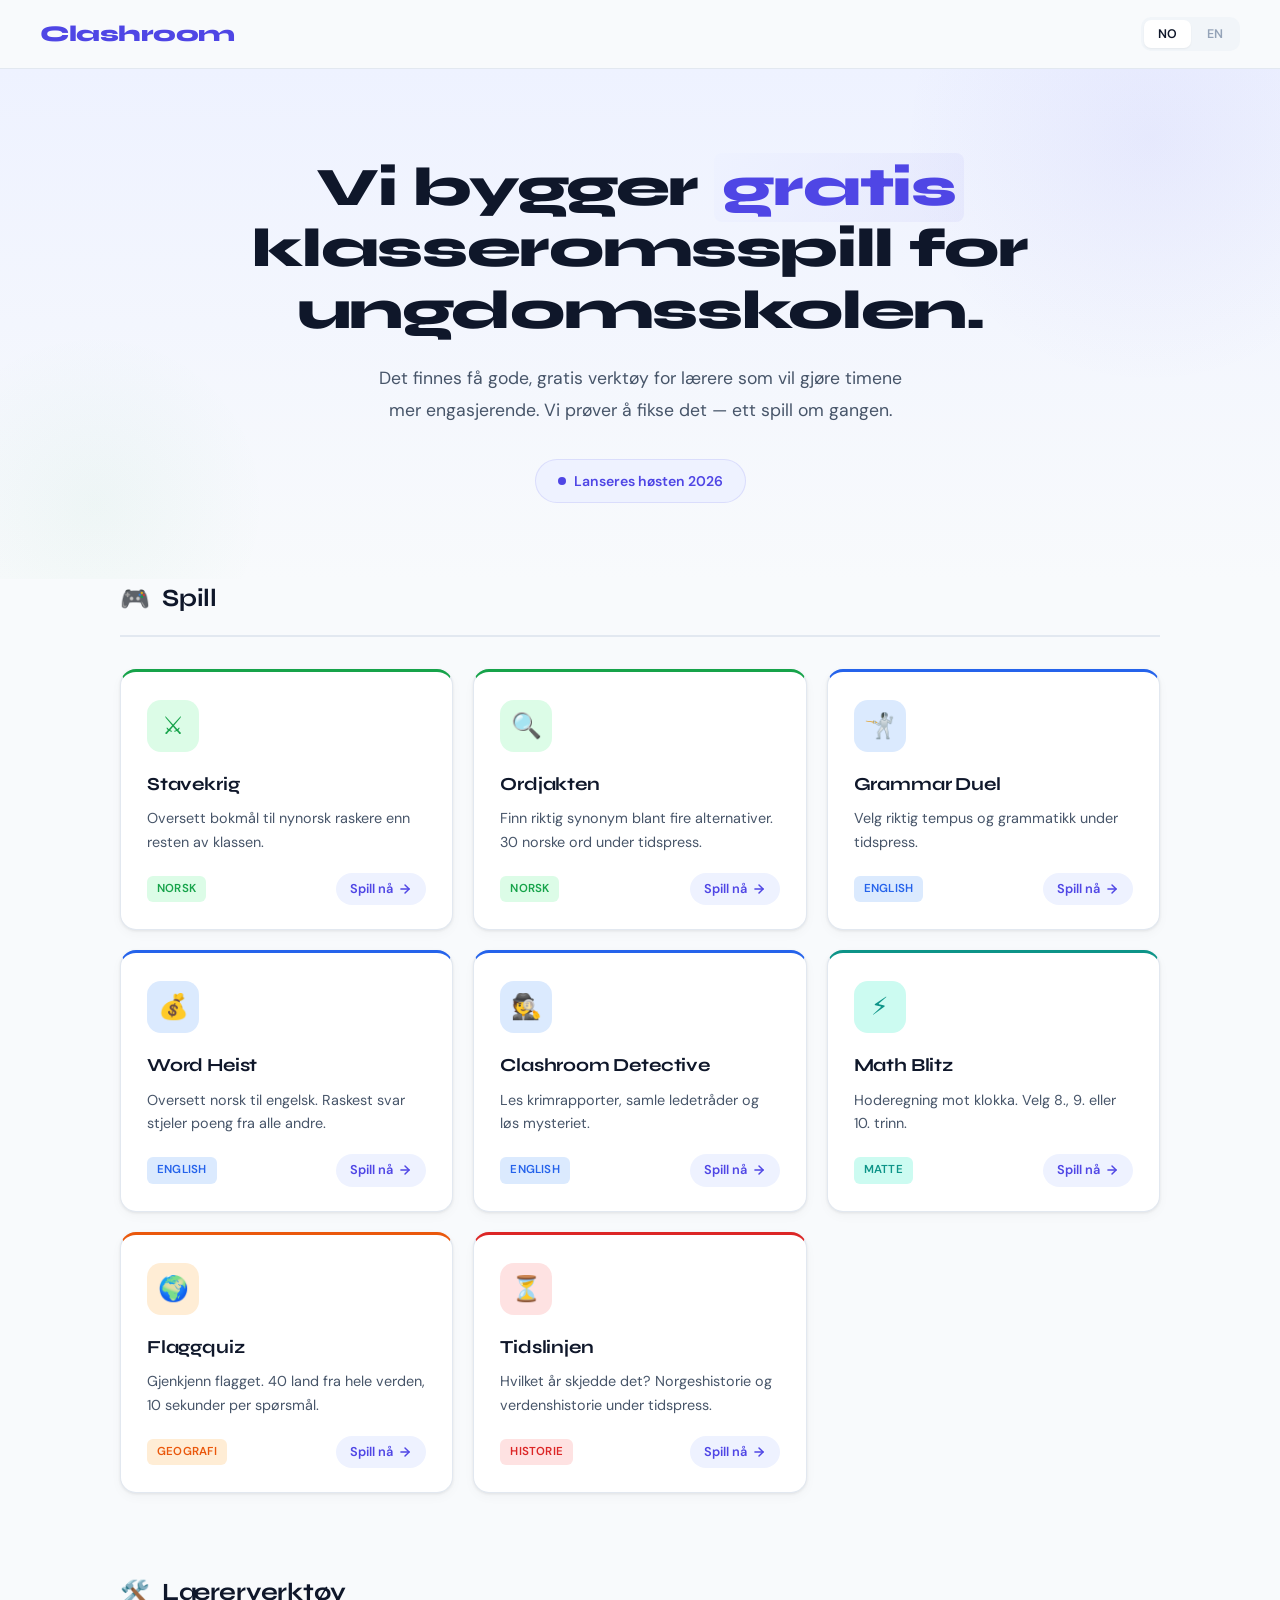
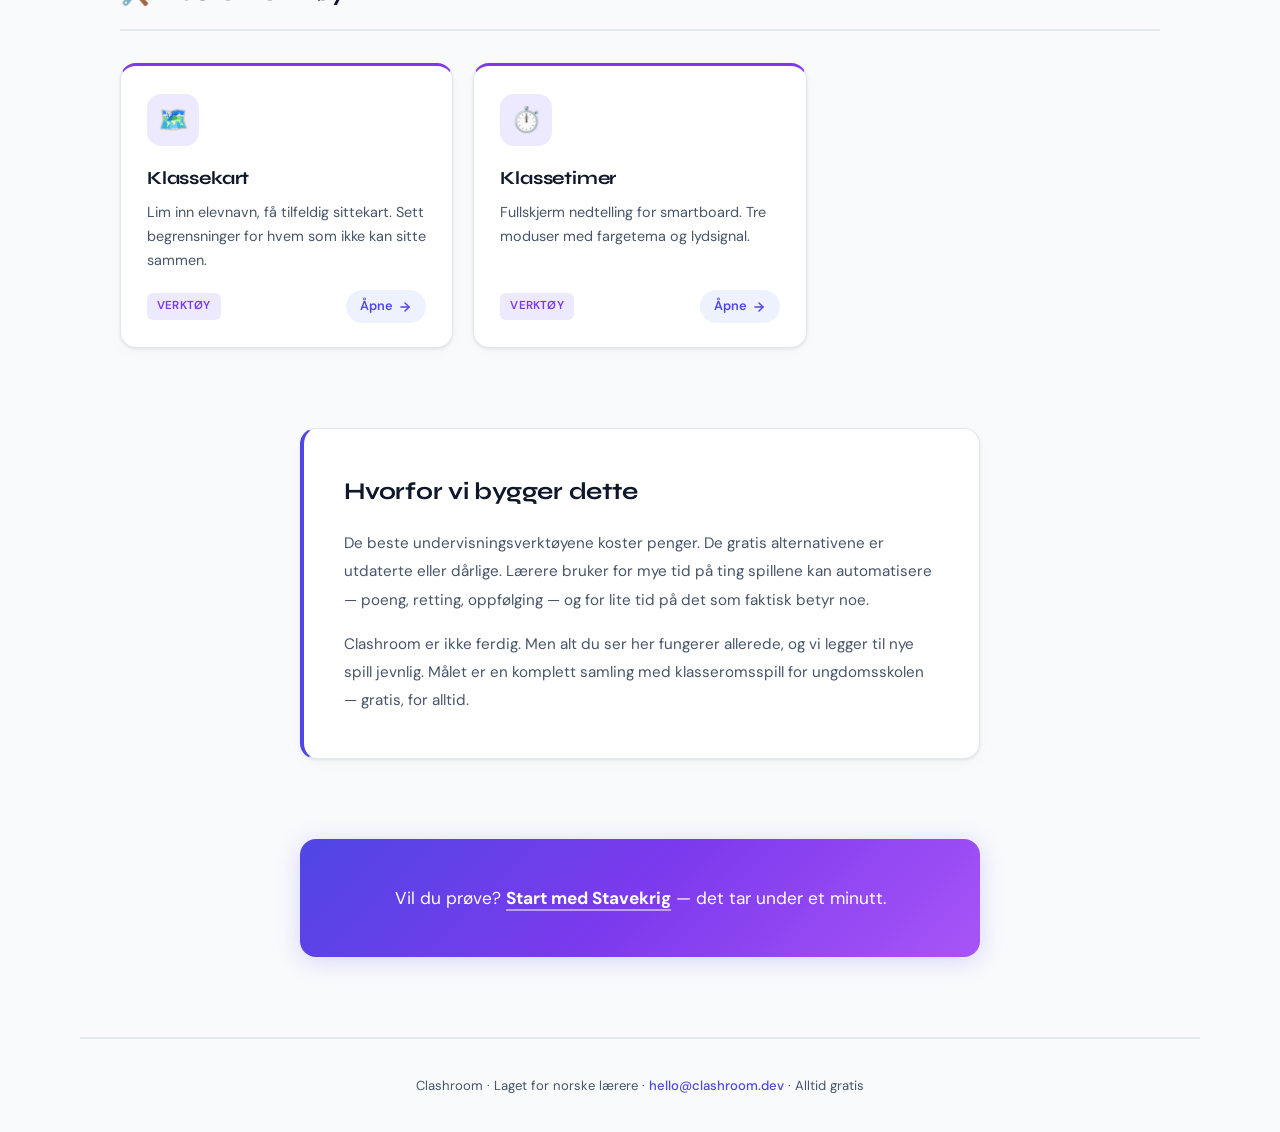
==== commit 6d3f5ae4: "Redesign index.html: light theme, indigo palette, colored card borders, gradient hero" ====
--- a/index.html
+++ b/index.html
@@ -10,13 +10,14 @@
 <link href="https://fonts.googleapis.com/css2?family=Syne:wght@600;700;800&family=DM+Sans:wght@400;500;600&display=swap" rel="stylesheet">
 <style>
 :root {
-  --bg: #f0f0ff;
-  --bg-card: #ffffff;
-  --ink: #1a1a2e;
-  --ink-light: #4a4a6a;
-  --primary: #6c31e3;
-  --primary-h: #5a27c4;
-  --primary-light: #ede5fb;
+  --bg: #F8FAFC;
+  --bg-card: #FFFFFF;
+  --ink: #0F172A;
+  --ink-light: #475569;
+  --ink-lighter: #94A3B8;
+  --primary: #4F46E5;
+  --primary-h: #4338CA;
+  --primary-light: #EEF2FF;
   --norsk: #16a34a;
   --norsk-light: #dcfce7;
   --english: #2563eb;
@@ -27,11 +28,13 @@
   --geografi-light: #ffedd5;
   --historie: #dc2626;
   --historie-light: #fee2e2;
-  --tool: #6c31e3;
-  --tool-light: #ede5fb;
-  --shadow: 0 1px 3px rgba(0,0,0,0.06), 0 4px 12px rgba(0,0,0,0.04);
-  --shadow-hover: 0 4px 16px rgba(108,49,227,0.13), 0 2px 6px rgba(0,0,0,0.06);
-  --radius: 14px;
+  --tool: #7c3aed;
+  --tool-light: #ede9fe;
+  --border: #E2E8F0;
+  --shadow-sm: 0 1px 2px rgba(0,0,0,0.05);
+  --shadow: 0 1px 3px rgba(0,0,0,0.08), 0 4px 12px rgba(0,0,0,0.03);
+  --shadow-lg: 0 10px 25px -5px rgba(0,0,0,0.08), 0 8px 10px -6px rgba(0,0,0,0.03);
+  --radius: 16px;
 }
 
 *{box-sizing:border-box;margin:0;padding:0}
@@ -42,113 +45,140 @@
 nav{
   display:flex;justify-content:space-between;align-items:center;
   padding:16px 40px;position:sticky;top:0;
-  background:rgba(240,240,255,0.85);backdrop-filter:blur(16px);
-  z-index:100;border-bottom:1px solid rgba(108,49,227,0.1);
+  background:rgba(248,250,252,0.9);backdrop-filter:blur(14px);
+  z-index:100;border-bottom:1px solid var(--border);
 }
 .logo{
   font-family:'Syne',sans-serif;font-weight:800;
-  font-size:1.35rem;color:var(--primary);text-decoration:none;
-  letter-spacing:-0.01em;
-  transition:opacity .15s;
-}
-.logo:hover{opacity:0.8}
-.nav-r{display:flex;align-items:center;gap:4px}
+  font-size:1.4rem;color:var(--primary);text-decoration:none;
+  letter-spacing:-0.02em;transition:opacity .15s;
+}
+.logo:hover{opacity:0.75}
+.nav-r{
+  display:flex;align-items:center;gap:2px;
+  background:#F1F5F9;border-radius:10px;padding:3px;
+}
 .lang-btn{
-  padding:5px 12px;border:none;background:none;
-  color:var(--ink-light);cursor:pointer;
+  padding:6px 14px;border:none;background:none;
+  color:var(--ink-lighter);cursor:pointer;
   font-family:'DM Sans',sans-serif;font-weight:600;font-size:.78rem;
-  border-radius:8px;transition:all .15s;
-}
-.lang-btn.on{color:var(--primary);background:var(--primary-light)}
+  border-radius:7px;transition:all .2s;
+}
+.lang-btn.on{color:var(--ink);background:#fff;box-shadow:var(--shadow-sm)}
 
 /* ── HERO ──────────────────────────── */
+.hero-wrap{
+  background:linear-gradient(180deg, #EEF2FF 0%, var(--bg) 100%);
+  position:relative;overflow:hidden;
+}
+.hero-wrap::before{
+  content:'';position:absolute;
+  width:500px;height:500px;border-radius:50%;
+  background:radial-gradient(circle, rgba(79,70,229,0.06) 0%, transparent 70%);
+  top:-180px;right:-120px;pointer-events:none;
+}
+.hero-wrap::after{
+  content:'';position:absolute;
+  width:350px;height:350px;border-radius:50%;
+  background:radial-gradient(circle, rgba(22,163,74,0.04) 0%, transparent 70%);
+  bottom:-100px;left:-80px;pointer-events:none;
+}
 .hero{
-  max-width:820px;margin:0 auto;
-  padding:80px 40px 64px;
-  text-align:center;
+  max-width:860px;margin:0 auto;
+  padding:88px 40px 76px;
+  text-align:center;position:relative;
 }
 .hero h1{
   font-family:'Syne',sans-serif;
   font-weight:800;
-  font-size:clamp(2rem,5vw,3.2rem);
-  line-height:1.15;letter-spacing:-0.02em;
-  margin-bottom:20px;color:var(--ink);
+  font-size:clamp(2.1rem,5.5vw,3.4rem);
+  line-height:1.13;letter-spacing:-0.025em;
+  margin-bottom:22px;color:var(--ink);
 }
 .hero h1 .ul{
   color:var(--primary);
-  background:linear-gradient(120deg, var(--primary-light) 0%, rgba(108,49,227,0.08) 100%);
-  padding:0 6px;border-radius:6px;
+  background:linear-gradient(120deg, var(--primary-light) 0%, rgba(79,70,229,0.06) 100%);
+  padding:2px 8px;border-radius:8px;
 }
 .hero-p{
-  font-size:1.08rem;line-height:1.75;color:var(--ink-light);
-  max-width:560px;margin:0 auto 28px;
+  font-size:1.1rem;line-height:1.8;color:var(--ink-light);
+  max-width:540px;margin:0 auto 32px;
 }
 .launch{
   display:inline-flex;align-items:center;gap:8px;
   font-size:.88rem;font-weight:600;color:var(--primary);
   background:var(--primary-light);
-  padding:8px 18px;border-radius:20px;
+  padding:10px 22px;border-radius:24px;
+  border:1px solid rgba(79,70,229,0.12);
 }
 .launch svg{flex-shrink:0}
 
 /* ── SECTION ──────────────────────── */
 .section{
-  max-width:1100px;margin:0 auto;
-  padding:0 40px 72px;
+  max-width:1120px;margin:0 auto;
+  padding:0 40px 80px;
 }
 .section-header{
   display:flex;align-items:center;gap:12px;
-  margin-bottom:28px;
+  margin-bottom:32px;padding-bottom:16px;
+  border-bottom:2px solid var(--border);
 }
 .section-header h2{
   font-family:'Syne',sans-serif;
-  font-size:1.5rem;font-weight:700;
+  font-size:1.55rem;font-weight:700;
   letter-spacing:-0.01em;color:var(--ink);
 }
 
 /* ── CARD GRID ────────────────────── */
 .card-grid{
   display:grid;
-  grid-template-columns:repeat(auto-fill, minmax(280px, 1fr));
-  gap:18px;
+  grid-template-columns:repeat(auto-fill, minmax(300px, 1fr));
+  gap:20px;
 }
 
 .card{
   display:flex;flex-direction:column;
   background:var(--bg-card);
   border-radius:var(--radius);
-  padding:26px 24px 22px;
+  padding:28px 26px 24px;
   text-decoration:none;color:var(--ink);
   box-shadow:var(--shadow);
-  border:1px solid rgba(108,49,227,0.06);
-  transition:box-shadow .25s ease, transform .25s ease, border-color .25s ease;
+  border:1px solid var(--border);
+  border-top:3.5px solid transparent;
+  transition:box-shadow .3s ease, transform .3s ease;
   position:relative;overflow:hidden;
 }
 .card:hover{
-  box-shadow:var(--shadow-hover);
-  transform:translateY(-3px);
-  border-color:rgba(108,49,227,0.15);
-}
+  box-shadow:var(--shadow-lg);
+  transform:translateY(-4px);
+}
+
+.subj-norsk{border-top-color:var(--norsk)}
+.subj-english{border-top-color:var(--english)}
+.subj-matte{border-top-color:var(--matte)}
+.subj-geografi{border-top-color:var(--geografi)}
+.subj-historie{border-top-color:var(--historie)}
+.subj-tool{border-top-color:var(--tool)}
 
 .card-icon{
-  width:48px;height:48px;
-  border-radius:12px;
+  width:52px;height:52px;
+  border-radius:14px;
   display:flex;align-items:center;justify-content:center;
-  font-size:1.5rem;
-  margin-bottom:16px;
+  font-size:1.55rem;
+  margin-bottom:18px;
   flex-shrink:0;
 }
 
 .card-title{
   font-family:'Syne',sans-serif;
-  font-weight:700;font-size:1.1rem;
-  margin-bottom:6px;letter-spacing:-0.01em;
+  font-weight:700;font-size:1.15rem;
+  margin-bottom:8px;letter-spacing:-0.01em;
 }
 
 .card-desc{
-  font-size:.88rem;color:var(--ink-light);
-  line-height:1.6;flex:1;
-  margin-bottom:16px;
+  font-size:.9rem;color:var(--ink-light);
+  line-height:1.65;flex:1;
+  margin-bottom:18px;
 }
 
 .card-footer{
@@ -163,16 +193,19 @@
 }
 
 .card-btn{
-  font-size:.82rem;font-weight:600;
+  font-size:.8rem;font-weight:600;
   color:var(--primary);
+  background:var(--primary-light);
+  padding:6px 14px;border-radius:20px;
   display:inline-flex;align-items:center;gap:5px;
-  transition:gap .2s ease;
-}
-.card:hover .card-btn{gap:8px}
+  transition:all .25s ease;
+}
+.card:hover .card-btn{
+  background:var(--primary);color:#fff;
+}
 .card-btn svg{transition:transform .2s ease}
 .card:hover .card-btn svg{transform:translateX(2px)}
 
-/* Subject colors */
 .subj-norsk .card-icon{background:var(--norsk-light);color:var(--norsk)}
 .subj-norsk .card-tag{background:var(--norsk-light);color:var(--norsk)}
 
@@ -193,43 +226,45 @@
 
 /* ── WHY ───────────────────────────── */
 .why{
-  max-width:720px;margin:0 auto;
-  padding:32px 40px 72px;
+  max-width:760px;margin:0 auto;
+  padding:0 40px 80px;
 }
 .why-box{
   background:var(--bg-card);
   border-radius:var(--radius);
-  padding:40px 36px;
+  padding:44px 40px;
   box-shadow:var(--shadow);
-  border:1px solid rgba(108,49,227,0.06);
+  border:1px solid var(--border);
+  border-left:4px solid var(--primary);
 }
 .why h2{
   font-family:'Syne',sans-serif;
   font-weight:700;font-size:1.5rem;
   letter-spacing:-0.01em;
-  margin-bottom:16px;color:var(--ink);
+  margin-bottom:18px;color:var(--ink);
 }
 .why p{
-  font-size:.95rem;color:var(--ink-light);line-height:1.8;
-  margin-bottom:14px;
+  font-size:.95rem;color:var(--ink-light);line-height:1.85;
+  margin-bottom:16px;
 }
 .why p:last-of-type{margin-bottom:0}
 
 /* ── TRY (CTA) ─────────────────────── */
 .try{
-  max-width:720px;margin:0 auto;
-  padding:0 40px 72px;
+  max-width:760px;margin:0 auto;
+  padding:0 40px 80px;
   text-align:center;
 }
 .try-box{
-  background:linear-gradient(135deg, var(--primary) 0%, #8b5cf6 100%);
+  background:linear-gradient(135deg, var(--primary) 0%, #7C3AED 50%, #A855F7 100%);
   border-radius:var(--radius);
-  padding:36px;
+  padding:44px 40px;
   color:#fff;
-}
-.try-box p{font-size:1.05rem;line-height:1.7}
+  box-shadow:0 4px 24px rgba(79,70,229,0.2);
+}
+.try-box p{font-size:1.08rem;line-height:1.75}
 .try-box a{
-  color:#fff;font-weight:600;
+  color:#fff;font-weight:700;
   text-decoration:none;
   border-bottom:2px solid rgba(255,255,255,0.5);
   transition:border-color .2s;
@@ -238,33 +273,35 @@
 
 /* ── FOOTER ────────────────────────── */
 footer{
-  max-width:1100px;margin:0 auto;
-  padding:32px 40px;border-top:1px solid rgba(108,49,227,0.08);
+  max-width:1120px;margin:0 auto;
+  padding:36px 40px;border-top:2px solid var(--border);
   font-size:.82rem;color:var(--ink-light);
   text-align:center;
 }
-footer a{color:var(--primary);text-decoration:none}
+footer a{color:var(--primary);text-decoration:none;font-weight:500}
 footer a:hover{text-decoration:underline}
 
 /* ── SCROLL REVEAL ─────────────────── */
-.sr{opacity:0;transform:translateY(18px);transition:opacity .5s ease,transform .5s ease}
+.sr{opacity:0;transform:translateY(20px);transition:opacity .55s ease,transform .55s ease}
 .sr.v{opacity:1;transform:translateY(0)}
-.card-grid .sr:nth-child(2){transition-delay:.06s}
-.card-grid .sr:nth-child(3){transition-delay:.12s}
-.card-grid .sr:nth-child(4){transition-delay:.18s}
-.card-grid .sr:nth-child(5){transition-delay:.24s}
-.card-grid .sr:nth-child(6){transition-delay:.30s}
-.card-grid .sr:nth-child(7){transition-delay:.36s}
-.card-grid .sr:nth-child(8){transition-delay:.42s}
+.card-grid .sr:nth-child(2){transition-delay:.07s}
+.card-grid .sr:nth-child(3){transition-delay:.14s}
+.card-grid .sr:nth-child(4){transition-delay:.21s}
+.card-grid .sr:nth-child(5){transition-delay:.28s}
+.card-grid .sr:nth-child(6){transition-delay:.35s}
+.card-grid .sr:nth-child(7){transition-delay:.42s}
+.card-grid .sr:nth-child(8){transition-delay:.49s}
 
 /* ── RESPONSIVE ────────────────────── */
 @media(max-width:700px){
   nav{padding:14px 20px}
-  .hero{padding:56px 20px 48px}
+  .hero{padding:52px 20px 44px}
+  .hero-wrap::before,.hero-wrap::after{display:none}
   .section{padding:0 16px 56px}
+  .section-header{margin-bottom:24px;padding-bottom:12px}
   .card-grid{grid-template-columns:1fr;gap:14px}
   .card{padding:22px 20px 18px}
-  .why{padding:16px 16px 56px}
+  .why{padding:0 16px 56px}
   .why-box{padding:28px 22px}
   .try{padding:0 16px 56px}
   .try-box{padding:28px 22px}
@@ -276,8 +313,8 @@
   .card-grid{grid-template-columns:repeat(2, 1fr)}
 }
 
-button:focus-visible,a:focus-visible{outline:2px solid var(--primary);outline-offset:2px}
-.skip-link{position:absolute;top:-40px;left:0;background:var(--primary);color:#fff;padding:8px 16px;z-index:200;font-size:.85rem;text-decoration:none;border-radius:0 0 4px 0;transition:top .2s}
+button:focus-visible,a:focus-visible{outline:2px solid var(--primary);outline-offset:3px;border-radius:4px}
+.skip-link{position:absolute;top:-40px;left:0;background:var(--primary);color:#fff;padding:8px 16px;z-index:200;font-size:.85rem;text-decoration:none;border-radius:0 0 6px 0;transition:top .2s}
 .skip-link:focus{top:0}
 </style>
 </head>
@@ -294,6 +331,7 @@
 </nav>
 
 <main id="main-content">
+<div class="hero-wrap">
 <section class="hero">
   <h1 data-no="Vi bygger <span class='ul'>gratis</span> klasseromsspill for ungdomsskolen."
       data-en="We're building <span class='ul'>free</span> classroom games for Norwegian middle school.">Vi bygger <span class="ul">gratis</span> klasseromsspill for ungdomsskolen.</h1>
@@ -302,6 +340,7 @@
   <p class="launch" data-no="<svg width='8' height='8' viewBox='0 0 8 8'><circle cx='4' cy='4' r='4' fill='currentColor'/></svg> Lanseres høsten 2026"
      data-en="<svg width='8' height='8' viewBox='0 0 8 8'><circle cx='4' cy='4' r='4' fill='currentColor'/></svg> Launching fall 2026"><svg width="8" height="8" viewBox="0 0 8 8"><circle cx="4" cy="4" r="4" fill="currentColor"/></svg> Lanseres høsten 2026</p>
 </section>
+</div>
 
 <section class="section" id="spill">
   <div class="section-header">
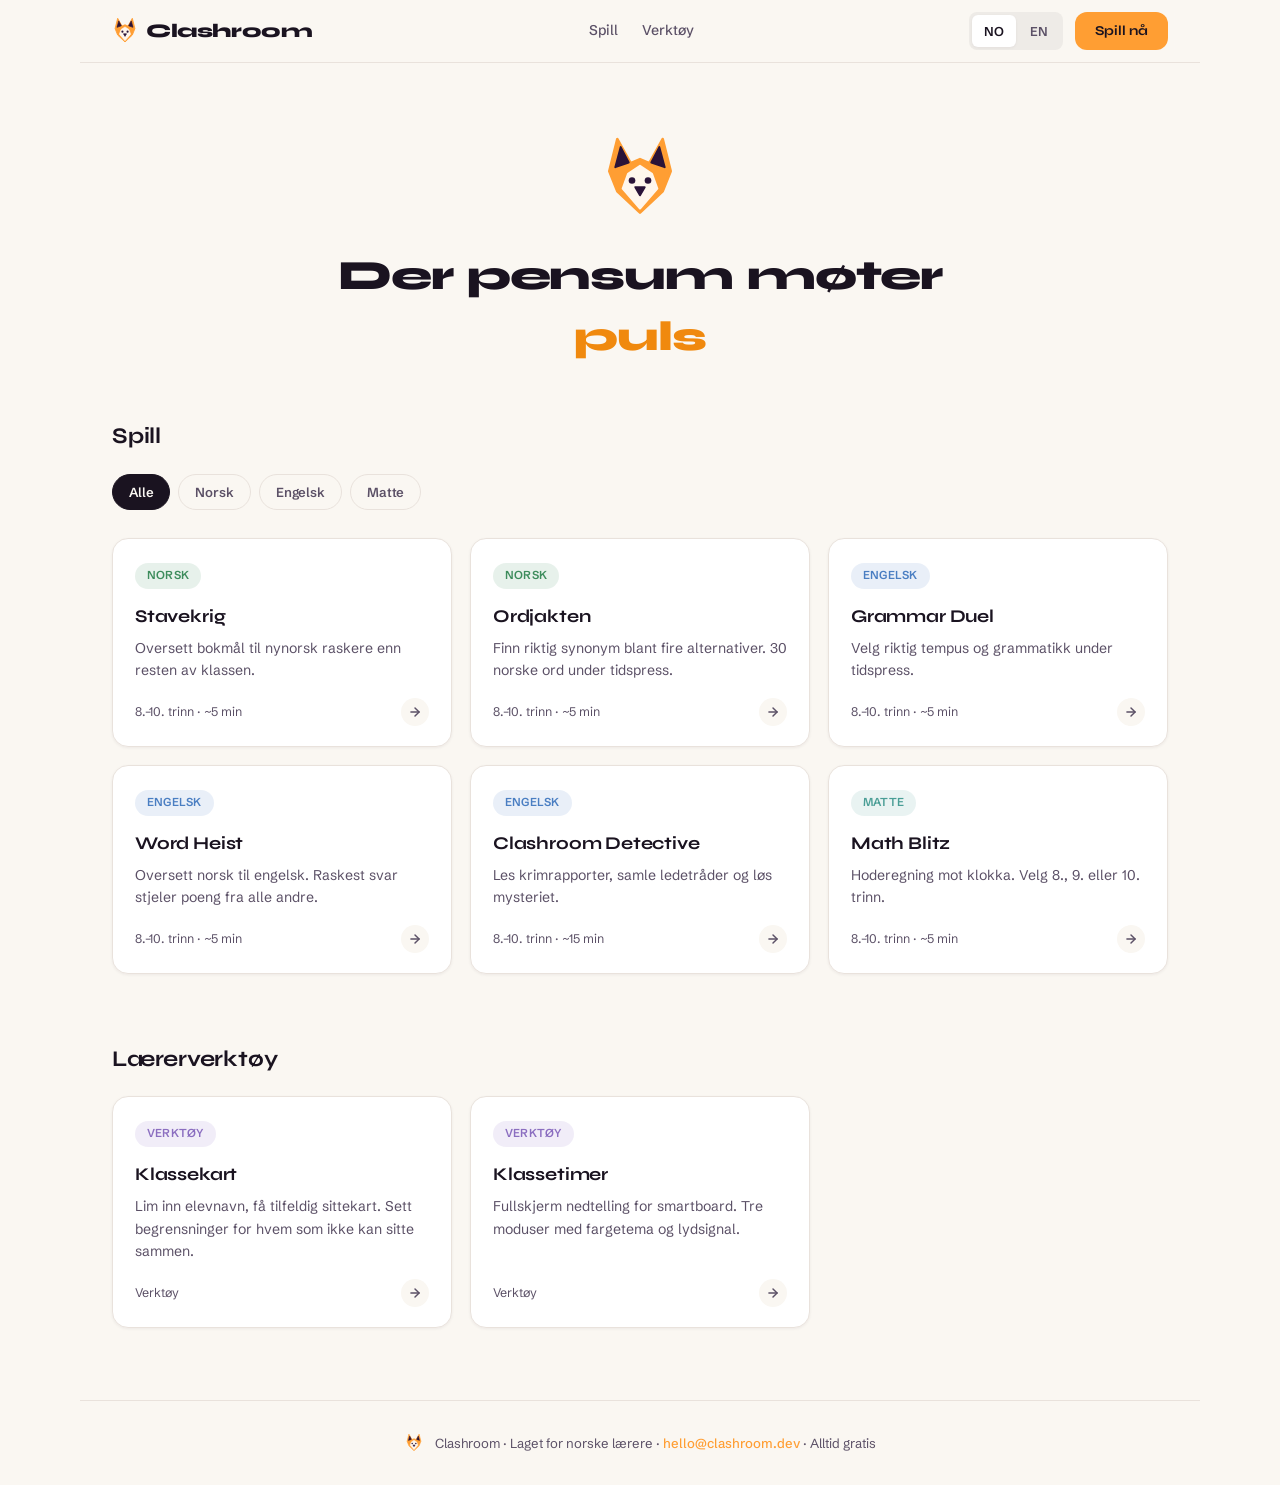
==== commit 1c59ff04: "Redesign: new brand identity, remove geografi/historie games - Add brand.css design system (apricot/" ====
--- a/index.html
+++ b/index.html
@@ -4,502 +4,461 @@
 <meta charset="UTF-8">
 <meta name="viewport" content="width=device-width, initial-scale=1.0">
 <title>Clashroom — Gratis klasseromsspill for ungdomsskolen</title>
-<meta name="description" content="Gratis klasseromsspill for ungdomsskolen. Under utvikling.">
-<link rel="preconnect" href="https://fonts.googleapis.com">
-<link rel="preconnect" href="https://fonts.gstatic.com" crossorigin>
-<link href="https://fonts.googleapis.com/css2?family=Syne:wght@600;700;800&family=DM+Sans:wght@400;500;600&display=swap" rel="stylesheet">
+<meta name="description" content="Gratis klasseromsspill for ungdomsskolen. Ingen innlogging, ingen nedlasting, ingen kostnad.">
+<meta name="theme-color" content="#2B1338">
+<link rel="icon" href="brand-assets/clashroom-icon.svg" type="image/svg+xml">
+<link rel="stylesheet" href="brand.css">
 <style>
-:root {
-  --bg: #F8FAFC;
-  --bg-card: #FFFFFF;
-  --ink: #0F172A;
-  --ink-light: #475569;
-  --ink-lighter: #94A3B8;
-  --primary: #4F46E5;
-  --primary-h: #4338CA;
-  --primary-light: #EEF2FF;
-  --norsk: #16a34a;
-  --norsk-light: #dcfce7;
-  --english: #2563eb;
-  --english-light: #dbeafe;
-  --matte: #0d9488;
-  --matte-light: #ccfbf1;
-  --geografi: #ea580c;
-  --geografi-light: #ffedd5;
-  --historie: #dc2626;
-  --historie-light: #fee2e2;
-  --tool: #7c3aed;
-  --tool-light: #ede9fe;
-  --border: #E2E8F0;
-  --shadow-sm: 0 1px 2px rgba(0,0,0,0.05);
-  --shadow: 0 1px 3px rgba(0,0,0,0.08), 0 4px 12px rgba(0,0,0,0.03);
-  --shadow-lg: 0 10px 25px -5px rgba(0,0,0,0.08), 0 8px 10px -6px rgba(0,0,0,0.03);
-  --radius: 16px;
-}
-
-*{box-sizing:border-box;margin:0;padding:0}
-html{scroll-behavior:smooth}
-body{font-family:'DM Sans',-apple-system,system-ui,sans-serif;background:var(--bg);color:var(--ink);-webkit-font-smoothing:antialiased;line-height:1.6}
-
-/* ── NAV ───────────────────────────── */
-nav{
-  display:flex;justify-content:space-between;align-items:center;
-  padding:16px 40px;position:sticky;top:0;
-  background:rgba(248,250,252,0.9);backdrop-filter:blur(14px);
-  z-index:100;border-bottom:1px solid var(--border);
-}
-.logo{
-  font-family:'Syne',sans-serif;font-weight:800;
-  font-size:1.4rem;color:var(--primary);text-decoration:none;
-  letter-spacing:-0.02em;transition:opacity .15s;
-}
-.logo:hover{opacity:0.75}
-.nav-r{
-  display:flex;align-items:center;gap:2px;
-  background:#F1F5F9;border-radius:10px;padding:3px;
-}
-.lang-btn{
-  padding:6px 14px;border:none;background:none;
-  color:var(--ink-lighter);cursor:pointer;
-  font-family:'DM Sans',sans-serif;font-weight:600;font-size:.78rem;
-  border-radius:7px;transition:all .2s;
-}
-.lang-btn.on{color:var(--ink);background:#fff;box-shadow:var(--shadow-sm)}
-
-/* ── HERO ──────────────────────────── */
-.hero-wrap{
-  background:linear-gradient(180deg, #EEF2FF 0%, var(--bg) 100%);
-  position:relative;overflow:hidden;
-}
-.hero-wrap::before{
-  content:'';position:absolute;
-  width:500px;height:500px;border-radius:50%;
-  background:radial-gradient(circle, rgba(79,70,229,0.06) 0%, transparent 70%);
-  top:-180px;right:-120px;pointer-events:none;
-}
-.hero-wrap::after{
-  content:'';position:absolute;
-  width:350px;height:350px;border-radius:50%;
-  background:radial-gradient(circle, rgba(22,163,74,0.04) 0%, transparent 70%);
-  bottom:-100px;left:-80px;pointer-events:none;
-}
-.hero{
-  max-width:860px;margin:0 auto;
-  padding:88px 40px 76px;
-  text-align:center;position:relative;
-}
-.hero h1{
-  font-family:'Syne',sans-serif;
-  font-weight:800;
-  font-size:clamp(2.1rem,5.5vw,3.4rem);
-  line-height:1.13;letter-spacing:-0.025em;
-  margin-bottom:22px;color:var(--ink);
-}
-.hero h1 .ul{
-  color:var(--primary);
-  background:linear-gradient(120deg, var(--primary-light) 0%, rgba(79,70,229,0.06) 100%);
-  padding:2px 8px;border-radius:8px;
-}
-.hero-p{
-  font-size:1.1rem;line-height:1.8;color:var(--ink-light);
-  max-width:540px;margin:0 auto 32px;
-}
-.launch{
-  display:inline-flex;align-items:center;gap:8px;
-  font-size:.88rem;font-weight:600;color:var(--primary);
-  background:var(--primary-light);
-  padding:10px 22px;border-radius:24px;
-  border:1px solid rgba(79,70,229,0.12);
-}
-.launch svg{flex-shrink:0}
-
-/* ── SECTION ──────────────────────── */
-.section{
-  max-width:1120px;margin:0 auto;
-  padding:0 40px 80px;
-}
-.section-header{
-  display:flex;align-items:center;gap:12px;
-  margin-bottom:32px;padding-bottom:16px;
-  border-bottom:2px solid var(--border);
-}
-.section-header h2{
-  font-family:'Syne',sans-serif;
-  font-size:1.55rem;font-weight:700;
-  letter-spacing:-0.01em;color:var(--ink);
-}
-
-/* ── CARD GRID ────────────────────── */
-.card-grid{
-  display:grid;
-  grid-template-columns:repeat(auto-fill, minmax(300px, 1fr));
-  gap:20px;
-}
-
-.card{
-  display:flex;flex-direction:column;
-  background:var(--bg-card);
-  border-radius:var(--radius);
-  padding:28px 26px 24px;
-  text-decoration:none;color:var(--ink);
-  box-shadow:var(--shadow);
-  border:1px solid var(--border);
-  border-top:3.5px solid transparent;
-  transition:box-shadow .3s ease, transform .3s ease;
-  position:relative;overflow:hidden;
-}
-.card:hover{
-  box-shadow:var(--shadow-lg);
-  transform:translateY(-4px);
-}
-
-.subj-norsk{border-top-color:var(--norsk)}
-.subj-english{border-top-color:var(--english)}
-.subj-matte{border-top-color:var(--matte)}
-.subj-geografi{border-top-color:var(--geografi)}
-.subj-historie{border-top-color:var(--historie)}
-.subj-tool{border-top-color:var(--tool)}
-
-.card-icon{
-  width:52px;height:52px;
-  border-radius:14px;
-  display:flex;align-items:center;justify-content:center;
-  font-size:1.55rem;
-  margin-bottom:18px;
-  flex-shrink:0;
-}
-
-.card-title{
-  font-family:'Syne',sans-serif;
-  font-weight:700;font-size:1.15rem;
-  margin-bottom:8px;letter-spacing:-0.01em;
-}
-
-.card-desc{
-  font-size:.9rem;color:var(--ink-light);
-  line-height:1.65;flex:1;
-  margin-bottom:18px;
-}
-
-.card-footer{
-  display:flex;align-items:center;justify-content:space-between;
-  margin-top:auto;
-}
-
-.card-tag{
-  font-size:.72rem;font-weight:600;
-  padding:4px 10px;border-radius:6px;
-  letter-spacing:0.02em;text-transform:uppercase;
-}
-
-.card-btn{
-  font-size:.8rem;font-weight:600;
-  color:var(--primary);
-  background:var(--primary-light);
-  padding:6px 14px;border-radius:20px;
-  display:inline-flex;align-items:center;gap:5px;
-  transition:all .25s ease;
-}
-.card:hover .card-btn{
-  background:var(--primary);color:#fff;
-}
-.card-btn svg{transition:transform .2s ease}
-.card:hover .card-btn svg{transform:translateX(2px)}
-
-.subj-norsk .card-icon{background:var(--norsk-light);color:var(--norsk)}
-.subj-norsk .card-tag{background:var(--norsk-light);color:var(--norsk)}
-
-.subj-english .card-icon{background:var(--english-light);color:var(--english)}
-.subj-english .card-tag{background:var(--english-light);color:var(--english)}
-
-.subj-matte .card-icon{background:var(--matte-light);color:var(--matte)}
-.subj-matte .card-tag{background:var(--matte-light);color:var(--matte)}
-
-.subj-geografi .card-icon{background:var(--geografi-light);color:var(--geografi)}
-.subj-geografi .card-tag{background:var(--geografi-light);color:var(--geografi)}
-
-.subj-historie .card-icon{background:var(--historie-light);color:var(--historie)}
-.subj-historie .card-tag{background:var(--historie-light);color:var(--historie)}
-
-.subj-tool .card-icon{background:var(--tool-light);color:var(--tool)}
-.subj-tool .card-tag{background:var(--tool-light);color:var(--tool)}
-
-/* ── WHY ───────────────────────────── */
-.why{
-  max-width:760px;margin:0 auto;
-  padding:0 40px 80px;
-}
-.why-box{
-  background:var(--bg-card);
-  border-radius:var(--radius);
-  padding:44px 40px;
-  box-shadow:var(--shadow);
-  border:1px solid var(--border);
-  border-left:4px solid var(--primary);
-}
-.why h2{
-  font-family:'Syne',sans-serif;
-  font-weight:700;font-size:1.5rem;
-  letter-spacing:-0.01em;
-  margin-bottom:18px;color:var(--ink);
-}
-.why p{
-  font-size:.95rem;color:var(--ink-light);line-height:1.85;
-  margin-bottom:16px;
-}
-.why p:last-of-type{margin-bottom:0}
-
-/* ── TRY (CTA) ─────────────────────── */
-.try{
-  max-width:760px;margin:0 auto;
-  padding:0 40px 80px;
-  text-align:center;
-}
-.try-box{
-  background:linear-gradient(135deg, var(--primary) 0%, #7C3AED 50%, #A855F7 100%);
-  border-radius:var(--radius);
-  padding:44px 40px;
-  color:#fff;
-  box-shadow:0 4px 24px rgba(79,70,229,0.2);
-}
-.try-box p{font-size:1.08rem;line-height:1.75}
-.try-box a{
-  color:#fff;font-weight:700;
-  text-decoration:none;
-  border-bottom:2px solid rgba(255,255,255,0.5);
-  transition:border-color .2s;
-}
-.try-box a:hover{border-color:#fff}
-
-/* ── FOOTER ────────────────────────── */
-footer{
-  max-width:1120px;margin:0 auto;
-  padding:36px 40px;border-top:2px solid var(--border);
-  font-size:.82rem;color:var(--ink-light);
-  text-align:center;
-}
-footer a{color:var(--primary);text-decoration:none;font-weight:500}
-footer a:hover{text-decoration:underline}
-
-/* ── SCROLL REVEAL ─────────────────── */
-.sr{opacity:0;transform:translateY(20px);transition:opacity .55s ease,transform .55s ease}
-.sr.v{opacity:1;transform:translateY(0)}
-.card-grid .sr:nth-child(2){transition-delay:.07s}
-.card-grid .sr:nth-child(3){transition-delay:.14s}
-.card-grid .sr:nth-child(4){transition-delay:.21s}
-.card-grid .sr:nth-child(5){transition-delay:.28s}
-.card-grid .sr:nth-child(6){transition-delay:.35s}
-.card-grid .sr:nth-child(7){transition-delay:.42s}
-.card-grid .sr:nth-child(8){transition-delay:.49s}
-
-/* ── RESPONSIVE ────────────────────── */
-@media(max-width:700px){
-  nav{padding:14px 20px}
-  .hero{padding:52px 20px 44px}
-  .hero-wrap::before,.hero-wrap::after{display:none}
-  .section{padding:0 16px 56px}
-  .section-header{margin-bottom:24px;padding-bottom:12px}
-  .card-grid{grid-template-columns:1fr;gap:14px}
-  .card{padding:22px 20px 18px}
-  .why{padding:0 16px 56px}
-  .why-box{padding:28px 22px}
-  .try{padding:0 16px 56px}
-  .try-box{padding:28px 22px}
-  footer{padding:24px 20px}
-  .section-header h2{font-size:1.3rem}
-}
-
-@media(min-width:701px) and (max-width:900px){
-  .card-grid{grid-template-columns:repeat(2, 1fr)}
-}
-
-button:focus-visible,a:focus-visible{outline:2px solid var(--primary);outline-offset:3px;border-radius:4px}
-.skip-link{position:absolute;top:-40px;left:0;background:var(--primary);color:#fff;padding:8px 16px;z-index:200;font-size:.85rem;text-decoration:none;border-radius:0 0 6px 0;transition:top .2s}
-.skip-link:focus{top:0}
+/* ── LANDING PAGE ──────────────────────────────────── */
+.lp-header {
+  max-width: 1120px;
+  width: 100%;
+  margin: 0 auto;
+  padding: 12px 32px;
+}
+.lp-header .header-nav a { color: var(--muted); font-size: 0.88rem; font-weight: 500; text-decoration: none; }
+.lp-header .header-nav a:hover { color: var(--ink); }
+.lp-cta-btn {
+  display: inline-flex;
+  align-items: center;
+  padding: 8px 20px;
+  background: var(--apricot);
+  color: var(--ink);
+  font-family: 'Syne', sans-serif;
+  font-weight: 700;
+  font-size: 0.85rem;
+  border-radius: var(--r-sm);
+  text-decoration: none;
+  transition: background 0.15s;
+  white-space: nowrap;
+}
+.lp-cta-btn:hover { background: var(--apricot-deep); }
+
+/* ── HERO ──────────────────────────────────────────── */
+.hero {
+  max-width: 720px;
+  margin: 0 auto;
+  padding: 72px 32px 64px;
+  text-align: center;
+}
+.hero-fox { margin-bottom: 24px; }
+.slogan {
+  display: flex;
+  gap: 0.35em;
+  justify-content: center;
+  flex-wrap: wrap;
+  font-family: 'Syne', sans-serif;
+  font-weight: 800;
+  font-size: clamp(1.6rem, 4.5vw, 2.6rem);
+  letter-spacing: -0.03em;
+  color: var(--ink);
+}
+.slogan span {
+  display: inline-block;
+  opacity: 0;
+  transform: translateY(18px);
+  animation: wordIn 0.5s ease forwards;
+}
+.slogan span:nth-child(1) { animation-delay: 0.1s; }
+.slogan span:nth-child(2) { animation-delay: 0.25s; }
+.slogan span:nth-child(3) { animation-delay: 0.4s; }
+.slogan span:nth-child(4) { animation-delay: 0.55s; color: var(--apricot-deep); }
+@keyframes wordIn {
+  to { opacity: 1; transform: translateY(0); }
+}
+
+/* ── STEPS ─────────────────────────────────────────── */
+.steps {
+  max-width: 880px;
+  margin: 0 auto;
+  padding: 0 32px 72px;
+}
+.steps h2 {
+  text-align: center;
+  margin-bottom: 36px;
+  color: var(--ink);
+}
+.steps-grid {
+  display: grid;
+  grid-template-columns: repeat(3, 1fr);
+  gap: 24px;
+}
+.step {
+  text-align: center;
+  padding: 28px 20px;
+  border-radius: var(--r-md);
+  background: #fff;
+  border: 1px solid var(--line);
+  box-shadow: var(--shadow-sm);
+}
+.step-num {
+  width: 36px;
+  height: 36px;
+  border-radius: 50%;
+  background: var(--apricot);
+  color: var(--ink);
+  font-family: 'Syne', sans-serif;
+  font-weight: 800;
+  font-size: 1rem;
+  display: inline-flex;
+  align-items: center;
+  justify-content: center;
+  margin-bottom: 14px;
+}
+.step-title {
+  font-family: 'Syne', sans-serif;
+  font-weight: 700;
+  font-size: 1.05rem;
+  margin-bottom: 8px;
+  color: var(--ink);
+}
+.step-desc {
+  font-size: 0.88rem;
+  color: var(--muted);
+  line-height: 1.6;
+}
+
+/* ── SECTION ───────────────────────────────────────── */
+.lp-section {
+  max-width: 1120px;
+  margin: 0 auto;
+  padding: 0 32px 72px;
+}
+.lp-section h2 {
+  margin-bottom: 24px;
+  color: var(--ink);
+}
+
+/* ── FILTER CHIPS ──────────────────────────────────── */
+.filter-chips {
+  display: flex;
+  gap: 8px;
+  margin-bottom: 28px;
+  flex-wrap: wrap;
+}
+.filter-chip {
+  padding: 7px 16px;
+  border-radius: 20px;
+  border: 1px solid var(--line);
+  background: transparent;
+  color: var(--muted);
+  font-family: 'Schibsted Grotesk', sans-serif;
+  font-weight: 600;
+  font-size: 0.82rem;
+  cursor: pointer;
+  transition: all 0.15s;
+  width: auto;
+  min-height: 36px;
+}
+.filter-chip:hover { border-color: var(--ink); color: var(--ink); transform: none; }
+.filter-chip.active {
+  background: var(--ink);
+  color: var(--paper);
+  border-color: var(--ink);
+}
+
+/* ── GAME CARD GRID ────────────────────────────────── */
+.game-grid {
+  display: grid;
+  grid-template-columns: repeat(auto-fill, minmax(280px, 1fr));
+  gap: 18px;
+}
+
+.game-card {
+  display: flex;
+  flex-direction: column;
+  padding: 24px 22px 20px;
+  background: #fff;
+  border: 1px solid var(--line);
+  border-radius: var(--r-md);
+  text-decoration: none;
+  color: var(--ink);
+  box-shadow: var(--shadow-sm);
+  transition: box-shadow 0.25s, transform 0.25s;
+  position: relative;
+}
+.game-card:hover {
+  box-shadow: var(--shadow-lg);
+  transform: translateY(-4px);
+}
+.game-card .game-tag {
+  align-self: flex-start;
+  margin-bottom: 14px;
+}
+.game-card h3 {
+  font-family: 'Syne', sans-serif;
+  font-weight: 700;
+  font-size: 1.12rem;
+  letter-spacing: -0.01em;
+  margin-bottom: 6px;
+}
+.game-card p {
+  font-size: 0.88rem;
+  color: var(--muted);
+  line-height: 1.6;
+  flex: 1;
+  margin-bottom: 16px;
+}
+.game-card-meta {
+  display: flex;
+  align-items: center;
+  justify-content: space-between;
+  font-size: 0.78rem;
+  color: var(--muted);
+}
+.game-card-arrow {
+  width: 28px;
+  height: 28px;
+  border-radius: 50%;
+  background: var(--paper);
+  display: flex;
+  align-items: center;
+  justify-content: center;
+  transition: background 0.2s;
+  flex-shrink: 0;
+}
+.game-card:hover .game-card-arrow { background: var(--apricot); color: var(--ink); }
+
+/* ── TOOL CARD ─────────────────────────────────────── */
+.tool-grid {
+  display: grid;
+  grid-template-columns: repeat(auto-fill, minmax(280px, 1fr));
+  gap: 18px;
+}
+
+/* ── WHY SECTION ───────────────────────────────────── */
+.why-section {
+  max-width: 720px;
+  margin: 0 auto;
+  padding: 0 32px 72px;
+}
+.why-box {
+  background: #fff;
+  border-radius: var(--r-md);
+  padding: 36px 32px;
+  border: 1px solid var(--line);
+  border-left: 4px solid var(--apricot);
+  box-shadow: var(--shadow-sm);
+}
+.why-box h2 {
+  color: var(--ink);
+  margin-bottom: 16px;
+}
+.why-box p {
+  font-size: 0.92rem;
+  color: var(--muted);
+  line-height: 1.8;
+  margin-bottom: 14px;
+}
+.why-box p:last-child { margin-bottom: 0; }
+
+/* ── FOOTER LIGHT ──────────────────────────────────── */
+body.theme-light footer {
+  max-width: 1120px;
+  display: flex;
+  align-items: center;
+  justify-content: center;
+  gap: 12px;
+  flex-wrap: wrap;
+}
+
+/* ── RESPONSIVE ────────────────────────────────────── */
+@media (max-width: 700px) {
+  .lp-header { padding: 10px 16px; }
+  .hero { padding: 48px 16px 40px; }
+  .steps { padding: 0 16px 48px; }
+  .steps-grid { grid-template-columns: 1fr; gap: 14px; }
+  .lp-section { padding: 0 16px 48px; }
+  .game-grid { grid-template-columns: 1fr; }
+  .tool-grid { grid-template-columns: 1fr; }
+  .why-section { padding: 0 16px 48px; }
+  .why-box { padding: 24px 20px; }
+  .lp-header .header-nav { display: none; }
+  footer { padding: 24px 16px; }
+}
+@media (min-width: 701px) and (max-width: 900px) {
+  .game-grid { grid-template-columns: repeat(2, 1fr); }
+}
 </style>
 </head>
-<body>
+<body class="theme-light">
 
 <a class="skip-link" href="#main-content">Hopp til innhold</a>
 
-<nav>
-  <a class="logo" href="#">Clashroom</a>
-  <div class="nav-r">
-    <button class="lang-btn on" onclick="setLang('no')">NO</button>
-    <button class="lang-btn" onclick="setLang('en')">EN</button>
+<header class="lp-header">
+  <a class="header-brand" href="#">
+    <svg viewBox="0 0 120 130" width="26" height="28" aria-hidden="true">
+      <path d="M60 36 L46 42 L26 6 L14 54 L26 84 L60 116 L94 84 L106 54 L94 6 L74 42 Z" fill="#FF9E33" stroke="#FF9E33" stroke-width="4" stroke-linejoin="round"/>
+      <path d="M31 18 L23 48 L43 41 Z" fill="#2B1338" stroke="#2B1338" stroke-width="3" stroke-linejoin="round"/>
+      <path d="M89 18 L97 48 L77 41 Z" fill="#2B1338" stroke="#2B1338" stroke-width="3" stroke-linejoin="round"/>
+      <path d="M60 46 L42 58 L34 80 L60 110 L86 80 L78 58 Z" fill="#FFF6EC" stroke="#FFF6EC" stroke-width="3" stroke-linejoin="round"/>
+      <ellipse cx="48" cy="68" rx="5" ry="5" fill="#2B1338"/>
+      <ellipse cx="72" cy="68" rx="5" ry="5" fill="#2B1338"/>
+      <path d="M53 78 H67 L60 90 Z" fill="#2B1338" stroke="#2B1338" stroke-width="3" stroke-linejoin="round"/>
+    </svg>
+    <span class="header-brand-name">Clashroom</span>
+  </a>
+  <nav class="header-nav" style="display:flex;align-items:center;gap:24px;">
+    <a href="#spill" data-no="Spill" data-en="Games">Spill</a>
+    <a href="#verktoy" data-no="Verktøy" data-en="Tools">Verktøy</a>
+  </nav>
+  <div class="header-right" style="gap:12px;">
+    <div class="lang-toggle">
+      <button class="lang-btn on" onclick="setLang('no')">NO</button>
+      <button class="lang-btn" onclick="setLang('en')">EN</button>
+    </div>
+    <a href="stavekrig.html" class="lp-cta-btn" data-no="Spill nå" data-en="Play now">Spill nå</a>
   </div>
-</nav>
+</header>
 
 <main id="main-content">
-<div class="hero-wrap">
+
+<!-- HERO -->
 <section class="hero">
-  <h1 data-no="Vi bygger <span class='ul'>gratis</span> klasseromsspill for ungdomsskolen."
-      data-en="We're building <span class='ul'>free</span> classroom games for Norwegian middle school.">Vi bygger <span class="ul">gratis</span> klasseromsspill for ungdomsskolen.</h1>
-  <p class="hero-p" data-no="Det finnes få gode, gratis verktøy for lærere som vil gjøre timene mer engasjerende. Vi prøver å fikse det&nbsp;— ett spill om gangen."
-     data-en="There are few good, free tools for teachers who want more engaging lessons. We're trying to fix that&nbsp;— one game at a time.">Det finnes få gode, gratis verktøy for lærere som vil gjøre timene mer engasjerende. Vi prøver å fikse det&nbsp;— ett spill om gangen.</p>
-  <p class="launch" data-no="<svg width='8' height='8' viewBox='0 0 8 8'><circle cx='4' cy='4' r='4' fill='currentColor'/></svg> Lanseres høsten 2026"
-     data-en="<svg width='8' height='8' viewBox='0 0 8 8'><circle cx='4' cy='4' r='4' fill='currentColor'/></svg> Launching fall 2026"><svg width="8" height="8" viewBox="0 0 8 8"><circle cx="4" cy="4" r="4" fill="currentColor"/></svg> Lanseres høsten 2026</p>
+  <div class="hero-fox fox-blink">
+    <svg viewBox="0 0 120 130" width="80" height="87" aria-hidden="true">
+      <path d="M60 36 L46 42 L26 6 L14 54 L26 84 L60 116 L94 84 L106 54 L94 6 L74 42 Z" fill="#FF9E33" stroke="#FF9E33" stroke-width="4" stroke-linejoin="round"/>
+      <path d="M31 18 L23 48 L43 41 Z" fill="#2B1338" stroke="#2B1338" stroke-width="3" stroke-linejoin="round"/>
+      <path d="M89 18 L97 48 L77 41 Z" fill="#2B1338" stroke="#2B1338" stroke-width="3" stroke-linejoin="round"/>
+      <path d="M60 46 L42 58 L34 80 L60 110 L86 80 L78 58 Z" fill="#FFF6EC" stroke="#FFF6EC" stroke-width="3" stroke-linejoin="round"/>
+      <ellipse class="fox-eye fox-eye-l" cx="48" cy="68" rx="5" ry="5" fill="#2B1338"/>
+      <ellipse class="fox-eye fox-eye-r" cx="72" cy="68" rx="5" ry="5" fill="#2B1338"/>
+      <path d="M53 78 H67 L60 90 Z" fill="#2B1338" stroke="#2B1338" stroke-width="3" stroke-linejoin="round"/>
+    </svg>
+  </div>
+  <h1 class="slogan"
+      data-no="<span>Der</span><span>pensum</span><span>møter</span><span>puls</span>"
+      data-en="<span>Where</span><span>curriculum</span><span>meets</span><span>pulse</span>">
+    <span>Der</span><span>pensum</span><span>møter</span><span>puls</span>
+  </h1>
 </section>
-</div>
-
-<section class="section" id="spill">
-  <div class="section-header">
-    <span style="font-size:1.5rem">🎮</span>
-    <h2 data-no="Spill" data-en="Games">Spill</h2>
+
+
+<!-- SPILL -->
+<section class="lp-section" id="spill">
+  <h2 data-no="Spill" data-en="Games">Spill</h2>
+  <div class="filter-chips">
+    <button class="filter-chip active" data-filter="all" data-no="Alle" data-en="All">Alle</button>
+    <button class="filter-chip" data-filter="norsk" data-no="Norsk" data-en="Norwegian">Norsk</button>
+    <button class="filter-chip" data-filter="english" data-no="Engelsk" data-en="English">Engelsk</button>
+    <button class="filter-chip" data-filter="matte" data-no="Matte" data-en="Maths">Matte</button>
   </div>
-  <div class="card-grid">
-
-    <a class="card subj-norsk sr" href="stavekrig.html">
-      <div class="card-icon">⚔️</div>
-      <div class="card-title">Stavekrig</div>
-      <div class="card-desc" data-no="Oversett bokmål til nynorsk raskere enn resten av klassen."
-           data-en="Translate bokmål to nynorsk faster than your classmates.">Oversett bokmål til nynorsk raskere enn resten av klassen.</div>
-      <div class="card-footer">
-        <span class="card-tag" data-no="Norsk" data-en="Norwegian">Norsk</span>
-        <span class="card-btn" data-no="Spill nå <svg width='14' height='14' viewBox='0 0 24 24' fill='none' stroke='currentColor' stroke-width='2.5' stroke-linecap='round' stroke-linejoin='round'><path d='M5 12h14'/><path d='M12 5l7 7-7 7'/></svg>"
-              data-en="Play now <svg width='14' height='14' viewBox='0 0 24 24' fill='none' stroke='currentColor' stroke-width='2.5' stroke-linecap='round' stroke-linejoin='round'><path d='M5 12h14'/><path d='M12 5l7 7-7 7'/></svg>">Spill nå <svg width="14" height="14" viewBox="0 0 24 24" fill="none" stroke="currentColor" stroke-width="2.5" stroke-linecap="round" stroke-linejoin="round"><path d="M5 12h14"/><path d="M12 5l7 7-7 7"/></svg></span>
-      </div>
-    </a>
-
-    <a class="card subj-norsk sr" href="ordjakten.html">
-      <div class="card-icon">🔍</div>
-      <div class="card-title">Ordjakten</div>
-      <div class="card-desc" data-no="Finn riktig synonym blant fire alternativer. 30 norske ord under tidspress."
-           data-en="Pick the right synonym from four options. 30 Norwegian words under time pressure.">Finn riktig synonym blant fire alternativer. 30 norske ord under tidspress.</div>
-      <div class="card-footer">
-        <span class="card-tag" data-no="Norsk" data-en="Norwegian">Norsk</span>
-        <span class="card-btn" data-no="Spill nå <svg width='14' height='14' viewBox='0 0 24 24' fill='none' stroke='currentColor' stroke-width='2.5' stroke-linecap='round' stroke-linejoin='round'><path d='M5 12h14'/><path d='M12 5l7 7-7 7'/></svg>"
-              data-en="Play now <svg width='14' height='14' viewBox='0 0 24 24' fill='none' stroke='currentColor' stroke-width='2.5' stroke-linecap='round' stroke-linejoin='round'><path d='M5 12h14'/><path d='M12 5l7 7-7 7'/></svg>">Spill nå <svg width="14" height="14" viewBox="0 0 24 24" fill="none" stroke="currentColor" stroke-width="2.5" stroke-linecap="round" stroke-linejoin="round"><path d="M5 12h14"/><path d="M12 5l7 7-7 7"/></svg></span>
-      </div>
-    </a>
-
-    <a class="card subj-english sr" href="grammarduell.html">
-      <div class="card-icon">🤺</div>
-      <div class="card-title">Grammar Duel</div>
-      <div class="card-desc" data-no="Velg riktig tempus og grammatikk under tidspress."
-           data-en="Pick the right tense and grammar before time runs out.">Velg riktig tempus og grammatikk under tidspress.</div>
-      <div class="card-footer">
-        <span class="card-tag">English</span>
-        <span class="card-btn" data-no="Spill nå <svg width='14' height='14' viewBox='0 0 24 24' fill='none' stroke='currentColor' stroke-width='2.5' stroke-linecap='round' stroke-linejoin='round'><path d='M5 12h14'/><path d='M12 5l7 7-7 7'/></svg>"
-              data-en="Play now <svg width='14' height='14' viewBox='0 0 24 24' fill='none' stroke='currentColor' stroke-width='2.5' stroke-linecap='round' stroke-linejoin='round'><path d='M5 12h14'/><path d='M12 5l7 7-7 7'/></svg>">Spill nå <svg width="14" height="14" viewBox="0 0 24 24" fill="none" stroke="currentColor" stroke-width="2.5" stroke-linecap="round" stroke-linejoin="round"><path d="M5 12h14"/><path d="M12 5l7 7-7 7"/></svg></span>
-      </div>
-    </a>
-
-    <a class="card subj-english sr" href="wordheist.html">
-      <div class="card-icon">💰</div>
-      <div class="card-title">Word Heist</div>
-      <div class="card-desc" data-no="Oversett norsk til engelsk. Raskest svar stjeler poeng fra alle andre."
-           data-en="Translate Norwegian to English. Fastest answer steals points from everyone.">Oversett norsk til engelsk. Raskest svar stjeler poeng fra alle andre.</div>
-      <div class="card-footer">
-        <span class="card-tag">English</span>
-        <span class="card-btn" data-no="Spill nå <svg width='14' height='14' viewBox='0 0 24 24' fill='none' stroke='currentColor' stroke-width='2.5' stroke-linecap='round' stroke-linejoin='round'><path d='M5 12h14'/><path d='M12 5l7 7-7 7'/></svg>"
-              data-en="Play now <svg width='14' height='14' viewBox='0 0 24 24' fill='none' stroke='currentColor' stroke-width='2.5' stroke-linecap='round' stroke-linejoin='round'><path d='M5 12h14'/><path d='M12 5l7 7-7 7'/></svg>">Spill nå <svg width="14" height="14" viewBox="0 0 24 24" fill="none" stroke="currentColor" stroke-width="2.5" stroke-linecap="round" stroke-linejoin="round"><path d="M5 12h14"/><path d="M12 5l7 7-7 7"/></svg></span>
-      </div>
-    </a>
-
-    <a class="card subj-english sr" href="detective.html">
-      <div class="card-icon">🕵️</div>
-      <div class="card-title">Clashroom Detective</div>
-      <div class="card-desc" data-no="Les krimrapporter, samle ledetråder og løs mysteriet."
-           data-en="Read crime reports, collect clues and solve the mystery.">Les krimrapporter, samle ledetråder og løs mysteriet.</div>
-      <div class="card-footer">
-        <span class="card-tag">English</span>
-        <span class="card-btn" data-no="Spill nå <svg width='14' height='14' viewBox='0 0 24 24' fill='none' stroke='currentColor' stroke-width='2.5' stroke-linecap='round' stroke-linejoin='round'><path d='M5 12h14'/><path d='M12 5l7 7-7 7'/></svg>"
-              data-en="Play now <svg width='14' height='14' viewBox='0 0 24 24' fill='none' stroke='currentColor' stroke-width='2.5' stroke-linecap='round' stroke-linejoin='round'><path d='M5 12h14'/><path d='M12 5l7 7-7 7'/></svg>">Spill nå <svg width="14" height="14" viewBox="0 0 24 24" fill="none" stroke="currentColor" stroke-width="2.5" stroke-linecap="round" stroke-linejoin="round"><path d="M5 12h14"/><path d="M12 5l7 7-7 7"/></svg></span>
-      </div>
-    </a>
-
-    <a class="card subj-matte sr" href="mathblitz.html">
-      <div class="card-icon">⚡</div>
-      <div class="card-title">Math Blitz</div>
-      <div class="card-desc" data-no="Hoderegning mot klokka. Velg 8., 9. eller 10. trinn."
-           data-en="Mental maths against the clock. Choose grade 8, 9 or 10.">Hoderegning mot klokka. Velg 8., 9. eller 10. trinn.</div>
-      <div class="card-footer">
-        <span class="card-tag" data-no="Matte" data-en="Maths">Matte</span>
-        <span class="card-btn" data-no="Spill nå <svg width='14' height='14' viewBox='0 0 24 24' fill='none' stroke='currentColor' stroke-width='2.5' stroke-linecap='round' stroke-linejoin='round'><path d='M5 12h14'/><path d='M12 5l7 7-7 7'/></svg>"
-              data-en="Play now <svg width='14' height='14' viewBox='0 0 24 24' fill='none' stroke='currentColor' stroke-width='2.5' stroke-linecap='round' stroke-linejoin='round'><path d='M5 12h14'/><path d='M12 5l7 7-7 7'/></svg>">Spill nå <svg width="14" height="14" viewBox="0 0 24 24" fill="none" stroke="currentColor" stroke-width="2.5" stroke-linecap="round" stroke-linejoin="round"><path d="M5 12h14"/><path d="M12 5l7 7-7 7"/></svg></span>
-      </div>
-    </a>
-
-    <a class="card subj-geografi sr" href="flaggquiz.html">
-      <div class="card-icon">🌍</div>
-      <div class="card-title">Flaggquiz</div>
-      <div class="card-desc" data-no="Gjenkjenn flagget. 40 land fra hele verden, 10 sekunder per spørsmål."
-           data-en="Identify the flag. 40 countries from around the world, 10 seconds per question.">Gjenkjenn flagget. 40 land fra hele verden, 10 sekunder per spørsmål.</div>
-      <div class="card-footer">
-        <span class="card-tag" data-no="Geografi" data-en="Geography">Geografi</span>
-        <span class="card-btn" data-no="Spill nå <svg width='14' height='14' viewBox='0 0 24 24' fill='none' stroke='currentColor' stroke-width='2.5' stroke-linecap='round' stroke-linejoin='round'><path d='M5 12h14'/><path d='M12 5l7 7-7 7'/></svg>"
-              data-en="Play now <svg width='14' height='14' viewBox='0 0 24 24' fill='none' stroke='currentColor' stroke-width='2.5' stroke-linecap='round' stroke-linejoin='round'><path d='M5 12h14'/><path d='M12 5l7 7-7 7'/></svg>">Spill nå <svg width="14" height="14" viewBox="0 0 24 24" fill="none" stroke="currentColor" stroke-width="2.5" stroke-linecap="round" stroke-linejoin="round"><path d="M5 12h14"/><path d="M12 5l7 7-7 7"/></svg></span>
-      </div>
-    </a>
-
-    <a class="card subj-historie sr" href="tidslinjen.html">
-      <div class="card-icon">⏳</div>
-      <div class="card-title">Tidslinjen</div>
-      <div class="card-desc" data-no="Hvilket år skjedde det? Norgeshistorie og verdenshistorie under tidspress."
-           data-en="What year did it happen? Norwegian and world history under time pressure.">Hvilket år skjedde det? Norgeshistorie og verdenshistorie under tidspress.</div>
-      <div class="card-footer">
-        <span class="card-tag" data-no="Historie" data-en="History">Historie</span>
-        <span class="card-btn" data-no="Spill nå <svg width='14' height='14' viewBox='0 0 24 24' fill='none' stroke='currentColor' stroke-width='2.5' stroke-linecap='round' stroke-linejoin='round'><path d='M5 12h14'/><path d='M12 5l7 7-7 7'/></svg>"
-              data-en="Play now <svg width='14' height='14' viewBox='0 0 24 24' fill='none' stroke='currentColor' stroke-width='2.5' stroke-linecap='round' stroke-linejoin='round'><path d='M5 12h14'/><path d='M12 5l7 7-7 7'/></svg>">Spill nå <svg width="14" height="14" viewBox="0 0 24 24" fill="none" stroke="currentColor" stroke-width="2.5" stroke-linecap="round" stroke-linejoin="round"><path d="M5 12h14"/><path d="M12 5l7 7-7 7"/></svg></span>
-      </div>
-    </a>
+
+  <div class="game-grid">
+
+    <a class="game-card sr" href="stavekrig.html" data-subject="norsk">
+      <span class="chip game-tag subj-chip-norsk" data-no="Norsk" data-en="Norwegian">Norsk</span>
+      <h3>Stavekrig</h3>
+      <p data-no="Oversett bokmål til nynorsk raskere enn resten av klassen."
+         data-en="Translate bokmål to nynorsk faster than your classmates.">Oversett bokmål til nynorsk raskere enn resten av klassen.</p>
+      <div class="game-card-meta">
+        <span data-no="8.–10. trinn · ~5 min" data-en="Grades 8–10 · ~5 min">8.–10. trinn · ~5 min</span>
+        <div class="game-card-arrow"><svg width="14" height="14" viewBox="0 0 24 24" fill="none" stroke="currentColor" stroke-width="2.5" stroke-linecap="round" stroke-linejoin="round"><path d="M5 12h14"/><path d="M12 5l7 7-7 7"/></svg></div>
+      </div>
+    </a>
+
+    <a class="game-card sr" href="ordjakten.html" data-subject="norsk">
+      <span class="chip game-tag subj-chip-norsk" data-no="Norsk" data-en="Norwegian">Norsk</span>
+      <h3>Ordjakten</h3>
+      <p data-no="Finn riktig synonym blant fire alternativer. 30 norske ord under tidspress."
+         data-en="Pick the right synonym from four options. 30 Norwegian words under time pressure.">Finn riktig synonym blant fire alternativer. 30 norske ord under tidspress.</p>
+      <div class="game-card-meta">
+        <span data-no="8.–10. trinn · ~5 min" data-en="Grades 8–10 · ~5 min">8.–10. trinn · ~5 min</span>
+        <div class="game-card-arrow"><svg width="14" height="14" viewBox="0 0 24 24" fill="none" stroke="currentColor" stroke-width="2.5" stroke-linecap="round" stroke-linejoin="round"><path d="M5 12h14"/><path d="M12 5l7 7-7 7"/></svg></div>
+      </div>
+    </a>
+
+    <a class="game-card sr" href="grammarduell.html" data-subject="english">
+      <span class="chip game-tag subj-chip-english" data-no="Engelsk" data-en="English">Engelsk</span>
+      <h3>Grammar Duel</h3>
+      <p data-no="Velg riktig tempus og grammatikk under tidspress."
+         data-en="Pick the right tense and grammar before time runs out.">Velg riktig tempus og grammatikk under tidspress.</p>
+      <div class="game-card-meta">
+        <span data-no="8.–10. trinn · ~5 min" data-en="Grades 8–10 · ~5 min">8.–10. trinn · ~5 min</span>
+        <div class="game-card-arrow"><svg width="14" height="14" viewBox="0 0 24 24" fill="none" stroke="currentColor" stroke-width="2.5" stroke-linecap="round" stroke-linejoin="round"><path d="M5 12h14"/><path d="M12 5l7 7-7 7"/></svg></div>
+      </div>
+    </a>
+
+    <a class="game-card sr" href="wordheist.html" data-subject="english">
+      <span class="chip game-tag subj-chip-english" data-no="Engelsk" data-en="English">Engelsk</span>
+      <h3>Word Heist</h3>
+      <p data-no="Oversett norsk til engelsk. Raskest svar stjeler poeng fra alle andre."
+         data-en="Translate Norwegian to English. Fastest answer steals points from everyone.">Oversett norsk til engelsk. Raskest svar stjeler poeng fra alle andre.</p>
+      <div class="game-card-meta">
+        <span data-no="8.–10. trinn · ~5 min" data-en="Grades 8–10 · ~5 min">8.–10. trinn · ~5 min</span>
+        <div class="game-card-arrow"><svg width="14" height="14" viewBox="0 0 24 24" fill="none" stroke="currentColor" stroke-width="2.5" stroke-linecap="round" stroke-linejoin="round"><path d="M5 12h14"/><path d="M12 5l7 7-7 7"/></svg></div>
+      </div>
+    </a>
+
+    <a class="game-card sr" href="detective.html" data-subject="english">
+      <span class="chip game-tag subj-chip-english" data-no="Engelsk" data-en="English">Engelsk</span>
+      <h3>Clashroom Detective</h3>
+      <p data-no="Les krimrapporter, samle ledetråder og løs mysteriet."
+         data-en="Read crime reports, collect clues and solve the mystery.">Les krimrapporter, samle ledetråder og løs mysteriet.</p>
+      <div class="game-card-meta">
+        <span data-no="8.–10. trinn · ~15 min" data-en="Grades 8–10 · ~15 min">8.–10. trinn · ~15 min</span>
+        <div class="game-card-arrow"><svg width="14" height="14" viewBox="0 0 24 24" fill="none" stroke="currentColor" stroke-width="2.5" stroke-linecap="round" stroke-linejoin="round"><path d="M5 12h14"/><path d="M12 5l7 7-7 7"/></svg></div>
+      </div>
+    </a>
+
+    <a class="game-card sr" href="mathblitz.html" data-subject="matte">
+      <span class="chip game-tag subj-chip-matte" data-no="Matte" data-en="Maths">Matte</span>
+      <h3>Math Blitz</h3>
+      <p data-no="Hoderegning mot klokka. Velg 8., 9. eller 10. trinn."
+         data-en="Mental maths against the clock. Choose grade 8, 9 or 10.">Hoderegning mot klokka. Velg 8., 9. eller 10. trinn.</p>
+      <div class="game-card-meta">
+        <span data-no="8.–10. trinn · ~5 min" data-en="Grades 8–10 · ~5 min">8.–10. trinn · ~5 min</span>
+        <div class="game-card-arrow"><svg width="14" height="14" viewBox="0 0 24 24" fill="none" stroke="currentColor" stroke-width="2.5" stroke-linecap="round" stroke-linejoin="round"><path d="M5 12h14"/><path d="M12 5l7 7-7 7"/></svg></div>
+      </div>
+    </a>
+
 
   </div>
 </section>
 
-<section class="section" id="verktoy">
-  <div class="section-header">
-    <span style="font-size:1.5rem">🛠️</span>
-    <h2 data-no="Lærerverktøy" data-en="Teacher Tools">Lærerverktøy</h2>
-  </div>
-  <div class="card-grid">
-
-    <a class="card subj-tool sr" href="klassekart.html">
-      <div class="card-icon">🗺️</div>
-      <div class="card-title" data-no="Klassekart" data-en="Seating chart">Klassekart</div>
-      <div class="card-desc" data-no="Lim inn elevnavn, få tilfeldig sittekart. Sett begrensninger for hvem som ikke kan sitte sammen."
-           data-en="Paste student names, get a random seating chart. Set constraints for who can't sit together.">Lim inn elevnavn, få tilfeldig sittekart. Sett begrensninger for hvem som ikke kan sitte sammen.</div>
-      <div class="card-footer">
-        <span class="card-tag" data-no="Verktøy" data-en="Tool">Verktøy</span>
-        <span class="card-btn" data-no="Åpne <svg width='14' height='14' viewBox='0 0 24 24' fill='none' stroke='currentColor' stroke-width='2.5' stroke-linecap='round' stroke-linejoin='round'><path d='M5 12h14'/><path d='M12 5l7 7-7 7'/></svg>"
-              data-en="Open <svg width='14' height='14' viewBox='0 0 24 24' fill='none' stroke='currentColor' stroke-width='2.5' stroke-linecap='round' stroke-linejoin='round'><path d='M5 12h14'/><path d='M12 5l7 7-7 7'/></svg>">Åpne <svg width="14" height="14" viewBox="0 0 24 24" fill="none" stroke="currentColor" stroke-width="2.5" stroke-linecap="round" stroke-linejoin="round"><path d="M5 12h14"/><path d="M12 5l7 7-7 7"/></svg></span>
-      </div>
-    </a>
-
-    <a class="card subj-tool sr" href="timer.html">
-      <div class="card-icon">⏱️</div>
-      <div class="card-title" data-no="Klassetimer" data-en="Class timer">Klassetimer</div>
-      <div class="card-desc" data-no="Fullskjerm nedtelling for smartboard. Tre moduser med fargetema og lydsignal."
-           data-en="Full-screen countdown for the smartboard. Three modes with colour themes and audio alert.">Fullskjerm nedtelling for smartboard. Tre moduser med fargetema og lydsignal.</div>
-      <div class="card-footer">
-        <span class="card-tag" data-no="Verktøy" data-en="Tool">Verktøy</span>
-        <span class="card-btn" data-no="Åpne <svg width='14' height='14' viewBox='0 0 24 24' fill='none' stroke='currentColor' stroke-width='2.5' stroke-linecap='round' stroke-linejoin='round'><path d='M5 12h14'/><path d='M12 5l7 7-7 7'/></svg>"
-              data-en="Open <svg width='14' height='14' viewBox='0 0 24 24' fill='none' stroke='currentColor' stroke-width='2.5' stroke-linecap='round' stroke-linejoin='round'><path d='M5 12h14'/><path d='M12 5l7 7-7 7'/></svg>">Åpne <svg width="14" height="14" viewBox="0 0 24 24" fill="none" stroke="currentColor" stroke-width="2.5" stroke-linecap="round" stroke-linejoin="round"><path d="M5 12h14"/><path d="M12 5l7 7-7 7"/></svg></span>
+<!-- LÆRERVERKTØY -->
+<section class="lp-section" id="verktoy">
+  <h2 data-no="Lærerverktøy" data-en="Teacher tools">Lærerverktøy</h2>
+  <div class="tool-grid">
+
+    <a class="game-card sr" href="klassekart.html">
+      <span class="chip game-tag subj-chip-tool" data-no="Verktøy" data-en="Tool">Verktøy</span>
+      <h3 data-no="Klassekart" data-en="Seating chart">Klassekart</h3>
+      <p data-no="Lim inn elevnavn, få tilfeldig sittekart. Sett begrensninger for hvem som ikke kan sitte sammen."
+         data-en="Paste student names, get a random seating chart. Set constraints for who can't sit together.">Lim inn elevnavn, få tilfeldig sittekart. Sett begrensninger for hvem som ikke kan sitte sammen.</p>
+      <div class="game-card-meta">
+        <span data-no="Verktøy" data-en="Tool">Verktøy</span>
+        <div class="game-card-arrow"><svg width="14" height="14" viewBox="0 0 24 24" fill="none" stroke="currentColor" stroke-width="2.5" stroke-linecap="round" stroke-linejoin="round"><path d="M5 12h14"/><path d="M12 5l7 7-7 7"/></svg></div>
+      </div>
+    </a>
+
+    <a class="game-card sr" href="timer.html">
+      <span class="chip game-tag subj-chip-tool" data-no="Verktøy" data-en="Tool">Verktøy</span>
+      <h3 data-no="Klassetimer" data-en="Class timer">Klassetimer</h3>
+      <p data-no="Fullskjerm nedtelling for smartboard. Tre moduser med fargetema og lydsignal."
+         data-en="Full-screen countdown for the smartboard. Three modes with colour themes and audio alert.">Fullskjerm nedtelling for smartboard. Tre moduser med fargetema og lydsignal.</p>
+      <div class="game-card-meta">
+        <span data-no="Verktøy" data-en="Tool">Verktøy</span>
+        <div class="game-card-arrow"><svg width="14" height="14" viewBox="0 0 24 24" fill="none" stroke="currentColor" stroke-width="2.5" stroke-linecap="round" stroke-linejoin="round"><path d="M5 12h14"/><path d="M12 5l7 7-7 7"/></svg></div>
       </div>
     </a>
 
   </div>
 </section>
 
-<section class="why">
-  <div class="why-box">
-    <h2 data-no="Hvorfor vi bygger dette" data-en="Why we're building this">Hvorfor vi bygger dette</h2>
-    <p data-no="De beste undervisningsverktøyene koster penger. De gratis alternativene er utdaterte eller dårlige. Lærere bruker for mye tid på ting spillene kan automatisere — poeng, retting, oppfølging — og for lite tid på det som faktisk betyr noe."
-       data-en="The best teaching tools cost money. The free alternatives are outdated or poor. Teachers spend too much time on things games can automate — scores, grading, follow-up — and too little time on what actually matters.">De beste undervisningsverktøyene koster penger. De gratis alternativene er utdaterte eller dårlige. Lærere bruker for mye tid på ting spillene kan automatisere — poeng, retting, oppfølging — og for lite tid på det som faktisk betyr noe.</p>
-    <p data-no="Clashroom er ikke ferdig. Men alt du ser her fungerer allerede, og vi legger til nye spill jevnlig. Målet er en komplett samling med klasseromsspill for ungdomsskolen — gratis, for alltid."
-       data-en="Clashroom isn't finished. But everything you see here works already, and we add new games regularly. The goal is a complete collection of classroom games for middle school — free, forever.">Clashroom er ikke ferdig. Men alt du ser her fungerer allerede, og vi legger til nye spill jevnlig. Målet er en komplett samling med klasseromsspill for ungdomsskolen — gratis, for alltid.</p>
-  </div>
-</section>
-
-<section class="try">
-  <div class="try-box">
-    <p data-no="Vil du prøve? <a href='stavekrig.html'>Start med Stavekrig</a> — det tar under et minutt."
-       data-en="Want to try? <a href='stavekrig.html'>Start with Stavekrig</a> — it takes less than a minute.">Vil du prøve? <a href="stavekrig.html">Start med Stavekrig</a> — det tar under et minutt.</p>
-  </div>
-</section>
+
+</main>
 
 <footer>
+  <svg viewBox="0 0 120 130" width="18" height="20" aria-hidden="true">
+    <path d="M60 36 L46 42 L26 6 L14 54 L26 84 L60 116 L94 84 L106 54 L94 6 L74 42 Z" fill="#FF9E33" stroke="#FF9E33" stroke-width="4" stroke-linejoin="round"/>
+    <path d="M31 18 L23 48 L43 41 Z" fill="#2B1338" stroke="#2B1338" stroke-width="3" stroke-linejoin="round"/>
+    <path d="M89 18 L97 48 L77 41 Z" fill="#2B1338" stroke="#2B1338" stroke-width="3" stroke-linejoin="round"/>
+    <path d="M60 46 L42 58 L34 80 L60 110 L86 80 L78 58 Z" fill="#FFF6EC" stroke="#FFF6EC" stroke-width="3" stroke-linejoin="round"/>
+    <ellipse cx="48" cy="68" rx="5" ry="5" fill="#2B1338"/>
+    <ellipse cx="72" cy="68" rx="5" ry="5" fill="#2B1338"/>
+    <path d="M53 78 H67 L60 90 Z" fill="#2B1338" stroke="#2B1338" stroke-width="3" stroke-linejoin="round"/>
+  </svg>
   <span data-no="Clashroom · Laget for norske lærere · <a href='mailto:hello@clashroom.dev'>hello@clashroom.dev</a> · Alltid gratis"
         data-en="Clashroom · Made for Norwegian teachers · <a href='mailto:hello@clashroom.dev'>hello@clashroom.dev</a> · Always free">Clashroom · Laget for norske lærere · <a href="mailto:hello@clashroom.dev">hello@clashroom.dev</a> · Alltid gratis</span>
 </footer>
@@ -508,18 +467,32 @@
 <script>
 function onLangChange(){
   var l=getLang();
-  document.querySelectorAll('.lang-btn').forEach(function(b){b.classList.toggle('on',b.textContent.toLowerCase()===l)});
-  document.querySelectorAll('[data-'+l+']').forEach(function(el){el.innerHTML=el.getAttribute('data-'+l)});
+  document.querySelectorAll('.lang-btn').forEach(function(b){
+    b.classList.toggle('on', b.textContent.trim().toLowerCase()===l);
+  });
+  document.querySelectorAll('[data-'+l+']').forEach(function(el){
+    el.innerHTML=el.getAttribute('data-'+l);
+  });
 }
 onLangChange();
+
+document.querySelectorAll('.filter-chip').forEach(function(chip){
+  chip.addEventListener('click', function(){
+    document.querySelectorAll('.filter-chip').forEach(function(c){ c.classList.remove('active'); });
+    this.classList.add('active');
+    var f=this.dataset.filter;
+    document.querySelectorAll('.game-card').forEach(function(card){
+      card.style.display=(f==='all'||card.dataset.subject===f)?'':'none';
+    });
+  });
+});
 
 var obs=new IntersectionObserver(function(entries){
   entries.forEach(function(e){
     if(e.isIntersecting){e.target.classList.add('v');obs.unobserve(e.target)}
   });
-},{threshold:0.15});
+},{threshold:0.12});
 document.querySelectorAll('.sr').forEach(function(el){obs.observe(el)});
 </script>
-</main>
 </body>
 </html>
--- a/brand.css
+++ b/brand.css
@@ -0,0 +1,979 @@
+@import url('https://fonts.googleapis.com/css2?family=Syne:wght@700;800&family=Schibsted+Grotesk:wght@400;500;600;700&family=DM+Mono:wght@400;500&display=swap');
+
+/* ── TOKENS ────────────────────────────────────────── */
+:root {
+  --apricot: #FF9E33;
+  --apricot-deep: #F0890E;
+  --aubergine: #2B1338;
+  --aubergine-deep: #160A1D;
+  --cream: #FFF6EC;
+  --paper: #FAF7F2;
+  --ink: #1A1320;
+  --muted: #5B5066;
+  --line: #E9E2DC;
+
+  --accent: var(--apricot);
+  --accent-dim: rgba(255,158,51,0.12);
+  --accent-border: rgba(255,158,51,0.30);
+  --gold: #F5A623;
+  --green: #2a9d5c;
+  --red: #e63946;
+  --card: rgba(255,255,255,0.05);
+  --border: rgba(255,255,255,0.08);
+
+  --subj-norsk: #3d8c5c;
+  --subj-norsk-dim: rgba(61,140,92,0.12);
+  --subj-english: #4a7ec2;
+  --subj-english-dim: rgba(74,126,194,0.12);
+  --subj-matte: #4a9e96;
+  --subj-matte-dim: rgba(74,158,150,0.12);
+  --subj-geografi: #b87333;
+  --subj-geografi-dim: rgba(184,115,51,0.12);
+  --subj-historie: #a85050;
+  --subj-historie-dim: rgba(168,80,80,0.12);
+  --subj-tool: #8b6ec0;
+  --subj-tool-dim: rgba(139,110,192,0.12);
+
+  --r-sm: 12px;
+  --r-md: 16px;
+  --r-lg: 24px;
+  --shadow-sm: 0 1px 3px rgba(26,19,32,0.06);
+  --shadow-md: 0 2px 8px rgba(26,19,32,0.08), 0 4px 16px rgba(26,19,32,0.04);
+  --shadow-lg: 0 8px 24px rgba(26,19,32,0.10), 0 2px 8px rgba(26,19,32,0.05);
+}
+
+/* ── RESET + BASE ──────────────────────────────────── */
+*,*::before,*::after { box-sizing: border-box; margin: 0; padding: 0; }
+html { scroll-behavior: smooth; }
+body {
+  font-family: 'Schibsted Grotesk', system-ui, sans-serif;
+  font-size: 17px;
+  line-height: 1.55;
+  background: var(--aubergine-deep);
+  color: var(--cream);
+  min-height: 100vh;
+  -webkit-font-smoothing: antialiased;
+  display: flex;
+  flex-direction: column;
+  align-items: center;
+}
+
+/* ── HEADER ────────────────────────────────────────── */
+header {
+  width: 100%;
+  padding: 12px 24px;
+  display: flex;
+  justify-content: space-between;
+  align-items: center;
+  border-bottom: 1px solid var(--border);
+  background: rgba(22,10,29,0.92);
+  backdrop-filter: blur(12px);
+  position: sticky;
+  top: 0;
+  z-index: 100;
+}
+
+.header-brand {
+  display: flex;
+  align-items: center;
+  gap: 8px;
+  text-decoration: none;
+  color: var(--cream);
+}
+.header-brand svg { flex-shrink: 0; }
+.header-brand-name {
+  font-family: 'Syne', sans-serif;
+  font-weight: 800;
+  font-size: 1.2rem;
+  letter-spacing: -0.02em;
+}
+
+.logo {
+  display: flex;
+  align-items: center;
+  gap: 8px;
+  font-family: 'Syne', sans-serif;
+  font-weight: 800;
+  font-size: 1.2rem;
+  letter-spacing: -0.02em;
+  text-decoration: none;
+  color: var(--cream);
+}
+.logo span { color: var(--accent); }
+
+.header-right { display: flex; align-items: center; gap: 10px; }
+
+.round-info {
+  font-family: 'DM Mono', monospace;
+  font-size: 0.75rem;
+  color: var(--muted);
+  background: rgba(255,255,255,0.05);
+  padding: 4px 10px;
+  border-radius: var(--r-sm);
+}
+
+.lang-toggle {
+  display: flex;
+  align-items: center;
+  gap: 2px;
+  background: rgba(255,255,255,0.06);
+  border-radius: 8px;
+  padding: 3px;
+}
+
+.lang-btn {
+  display: flex;
+  align-items: center;
+  gap: 5px;
+  background: transparent;
+  border: none;
+  color: var(--muted);
+  padding: 6px 12px;
+  border-radius: 6px;
+  font-size: 0.8rem;
+  font-family: 'Schibsted Grotesk', sans-serif;
+  font-weight: 600;
+  cursor: pointer;
+  transition: all 0.15s;
+  white-space: nowrap;
+  min-height: 32px;
+}
+.lang-btn:hover { color: var(--cream); background: rgba(255,255,255,0.06); }
+.lang-btn.on,
+.lang-btn.active {
+  background: rgba(255,255,255,0.1);
+  color: var(--cream);
+}
+
+/* ── FOOTER ────────────────────────────────────────── */
+footer {
+  width: 100%;
+  max-width: 1120px;
+  margin: 0 auto;
+  padding: 32px 24px;
+  display: flex;
+  align-items: center;
+  justify-content: center;
+  gap: 16px;
+  flex-wrap: wrap;
+  font-size: 0.82rem;
+  color: var(--muted);
+  border-top: 1px solid var(--border);
+  text-align: center;
+}
+footer a {
+  color: var(--apricot);
+  text-decoration: none;
+  font-weight: 500;
+}
+footer a:hover { text-decoration: underline; }
+
+/* ── SCREEN SYSTEM ─────────────────────────────────── */
+.screen { display: none; width: 100%; max-width: 520px; padding: 28px 20px; }
+.screen.active {
+  display: flex;
+  flex-direction: column;
+  align-items: center;
+  gap: 18px;
+}
+
+/* ── TYPOGRAPHY ────────────────────────────────────── */
+h1 {
+  font-family: 'Syne', sans-serif;
+  font-weight: 800;
+  font-size: clamp(2rem, 5vw, 2.6rem);
+  letter-spacing: -0.02em;
+  line-height: 1.1;
+  text-align: center;
+}
+h1 em { color: var(--accent); font-style: normal; }
+
+h2 {
+  font-family: 'Syne', sans-serif;
+  font-weight: 700;
+  font-size: 1.4rem;
+  letter-spacing: -0.01em;
+  line-height: 1.2;
+}
+
+.sub {
+  color: var(--muted);
+  font-size: 0.88rem;
+  text-align: center;
+  line-height: 1.55;
+}
+
+/* ── CARD ──────────────────────────────────────────── */
+.card {
+  background: var(--card);
+  border: 1px solid var(--border);
+  border-radius: var(--r-md);
+  padding: 20px;
+  width: 100%;
+}
+
+/* ── INPUTS ────────────────────────────────────────── */
+input[type="text"],
+input[type="number"] {
+  width: 100%;
+  padding: 13px 16px;
+  border-radius: var(--r-sm);
+  border: 2px solid rgba(255,255,255,0.1);
+  background: rgba(255,255,255,0.05);
+  color: var(--cream);
+  font-size: 1rem;
+  font-family: 'Schibsted Grotesk', sans-serif;
+  outline: none;
+  transition: border-color 0.2s;
+  min-height: 44px;
+}
+input[type="text"]:focus,
+input[type="number"]:focus { border-color: var(--apricot); }
+input[type="text"]::placeholder,
+input[type="number"]::placeholder { color: var(--muted); }
+
+textarea {
+  width: 100%;
+  padding: 13px 16px;
+  border-radius: var(--r-sm);
+  border: 2px solid rgba(255,255,255,0.1);
+  background: rgba(255,255,255,0.05);
+  color: var(--cream);
+  font-size: 1rem;
+  font-family: 'Schibsted Grotesk', sans-serif;
+  outline: none;
+  transition: border-color 0.2s;
+  resize: vertical;
+}
+textarea:focus { border-color: var(--apricot); }
+textarea::placeholder { color: var(--muted); }
+
+/* ── BUTTONS ───────────────────────────────────────── */
+button {
+  width: 100%;
+  padding: 13px;
+  border-radius: var(--r-sm);
+  border: none;
+  font-family: 'Syne', sans-serif;
+  font-weight: 700;
+  font-size: 1rem;
+  letter-spacing: -0.01em;
+  cursor: pointer;
+  transition: background 0.15s, transform 0.1s;
+  min-height: 44px;
+}
+button:hover:not(:disabled) { transform: translateY(-1px); }
+button:active { transform: translateY(0); }
+button:disabled { opacity: 0.4; cursor: not-allowed; }
+
+.btn-primary {
+  background: var(--apricot);
+  color: var(--ink);
+  font-weight: 700;
+}
+.btn-primary:hover:not(:disabled) { background: var(--apricot-deep); }
+
+.btn-secondary {
+  background: transparent;
+  color: var(--cream);
+  border: 2px solid rgba(255,255,255,0.15);
+}
+.btn-secondary:hover:not(:disabled) { background: rgba(255,255,255,0.05); }
+
+.btn-green {
+  background: var(--green);
+  color: white;
+}
+.btn-green:hover:not(:disabled) { background: #249153; }
+
+/* ── CHIPS / TAGS ──────────────────────────────────── */
+.chip {
+  display: inline-flex;
+  align-items: center;
+  padding: 4px 12px;
+  border-radius: 20px;
+  font-size: 0.72rem;
+  font-weight: 600;
+  letter-spacing: 0.02em;
+  text-transform: uppercase;
+}
+
+.subj-chip-norsk    { background: var(--subj-norsk-dim);    color: var(--subj-norsk); }
+.subj-chip-english  { background: var(--subj-english-dim);  color: var(--subj-english); }
+.subj-chip-matte    { background: var(--subj-matte-dim);    color: var(--subj-matte); }
+.subj-chip-geografi { background: var(--subj-geografi-dim); color: var(--subj-geografi); }
+.subj-chip-historie { background: var(--subj-historie-dim); color: var(--subj-historie); }
+.subj-chip-tool     { background: var(--subj-tool-dim);     color: var(--subj-tool); }
+
+/* ── ROLE TOGGLE ───────────────────────────────────── */
+.role-toggle { display: flex; gap: 10px; width: 100%; }
+.role-btn {
+  flex: 1;
+  padding: 18px 16px;
+  border-radius: var(--r-md);
+  border: 2px solid rgba(255,255,255,0.1);
+  background: transparent;
+  color: var(--muted);
+  font-family: 'Schibsted Grotesk', sans-serif;
+  font-weight: 600;
+  font-size: 0.95rem;
+  cursor: pointer;
+  transition: all 0.2s;
+  text-transform: none;
+  letter-spacing: 0;
+  min-height: 44px;
+  display: flex;
+  align-items: center;
+  justify-content: center;
+  gap: 10px;
+}
+.role-btn.active {
+  border-color: var(--apricot);
+  background: var(--accent-dim);
+  color: var(--cream);
+}
+
+/* ── PLAYER LIST / LOBBY ───────────────────────────── */
+.player-list {
+  display: flex;
+  flex-direction: column;
+  gap: 6px;
+  width: 100%;
+  max-height: 280px;
+  overflow-y: auto;
+}
+.player-item {
+  display: flex;
+  align-items: center;
+  gap: 10px;
+  padding: 10px 14px;
+  background: rgba(255,255,255,0.04);
+  border-radius: var(--r-sm);
+  border: 1px solid var(--border);
+  animation: slideIn 0.25s ease;
+}
+.p-name { font-weight: 600; font-size: 0.88rem; flex: 1; }
+.p-pts { font-family: 'DM Mono', monospace; font-size: 0.8rem; color: var(--gold); }
+
+.dots { display: flex; gap: 5px; justify-content: center; padding: 10px 0; }
+.dot {
+  width: 8px; height: 8px; border-radius: 50%;
+  background: var(--muted);
+  animation: pulse 1.4s ease infinite;
+}
+.dot:nth-child(2) { animation-delay: 0.2s; }
+.dot:nth-child(3) { animation-delay: 0.4s; }
+
+/* ── ROOM CODE ─────────────────────────────────────── */
+.room-code-box {
+  width: 100%;
+  background: var(--card);
+  border: 2px dashed var(--accent-border);
+  border-radius: var(--r-md);
+  padding: 20px;
+  text-align: center;
+}
+.room-code-box .label {
+  font-size: 0.65rem;
+  text-transform: uppercase;
+  letter-spacing: 0.15em;
+  color: var(--muted);
+  margin-bottom: 6px;
+}
+.room-code-box .code {
+  font-family: 'DM Mono', monospace;
+  font-size: 2.8rem;
+  font-weight: 700;
+  letter-spacing: 0.2em;
+  color: var(--apricot);
+}
+.room-code-box .hint {
+  font-size: 0.72rem;
+  color: var(--muted);
+  margin-top: 6px;
+}
+
+/* ── COUNTDOWN ─────────────────────────────────────── */
+.countdown-big {
+  font-family: 'Syne', sans-serif;
+  font-weight: 800;
+  font-size: 8rem;
+  color: var(--apricot);
+  text-align: center;
+  animation: popIn 0.3s ease;
+  line-height: 1;
+}
+
+/* ── TIMER RING ────────────────────────────────────── */
+.timer-wrap { position: absolute; top: 14px; right: 14px; }
+.timer-wrap svg { width: 44px; height: 44px; transform: rotate(-90deg); }
+.ring-track { fill: none; stroke: rgba(255,255,255,0.08); stroke-width: 4; }
+.ring-prog {
+  fill: none; stroke: var(--apricot); stroke-width: 4; stroke-linecap: round;
+  stroke-dasharray: 113; stroke-dashoffset: 0;
+  transition: stroke-dashoffset 1s linear, stroke 0.3s;
+}
+.ring-num {
+  position: absolute; top: 50%; left: 50%;
+  transform: translate(-50%,-50%);
+  font-family: 'DM Mono', monospace;
+  font-weight: 500;
+  font-size: 0.85rem;
+}
+
+/* ── QUESTION STAGE ────────────────────────────────── */
+.q-stage {
+  width: 100%;
+  background: var(--card);
+  border: 1px solid var(--border);
+  border-radius: var(--r-md);
+  padding: 28px 20px 22px;
+  text-align: center;
+  position: relative;
+}
+.q-eyebrow {
+  font-size: 0.7rem;
+  text-transform: uppercase;
+  letter-spacing: 0.12em;
+  color: var(--muted);
+  margin-bottom: 10px;
+}
+.cat-tag {
+  display: inline-block;
+  background: var(--accent-dim);
+  border: 1px solid var(--accent-border);
+  color: var(--accent);
+  font-size: 0.7rem;
+  font-weight: 700;
+  text-transform: uppercase;
+  letter-spacing: 0.08em;
+  padding: 4px 12px;
+  border-radius: 20px;
+  margin-bottom: 14px;
+}
+.q-text {
+  font-family: 'Schibsted Grotesk', sans-serif;
+  font-size: 1.2rem;
+  font-weight: 700;
+  letter-spacing: -0.01em;
+  color: var(--cream);
+  line-height: 1.4;
+}
+.q-hint { font-size: 0.8rem; color: var(--muted); margin-top: 8px; }
+.blank {
+  display: inline-block;
+  min-width: 64px;
+  border-bottom: 2px solid var(--accent);
+  color: var(--accent);
+  padding: 0 4px;
+}
+
+/* ── OPTIONS GRID ──────────────────────────────────── */
+.opts-grid { display: grid; grid-template-columns: 1fr 1fr; gap: 10px; width: 100%; }
+.opt-btn {
+  padding: 14px 12px;
+  border-radius: var(--r-sm);
+  border: 2px solid rgba(255,255,255,0.1);
+  background: rgba(255,255,255,0.04);
+  color: var(--cream);
+  font-family: 'Schibsted Grotesk', sans-serif;
+  font-weight: 700;
+  font-size: 1rem;
+  cursor: pointer;
+  transition: all 0.15s;
+  display: flex;
+  align-items: center;
+  gap: 8px;
+  width: 100%;
+  text-transform: none;
+  letter-spacing: 0;
+  min-height: 44px;
+}
+.opt-btn:hover:not(:disabled) {
+  border-color: var(--apricot);
+  background: var(--accent-dim);
+  transform: translateY(-2px);
+}
+.opt-btn:active { transform: translateY(0); }
+.opt-btn:disabled { cursor: not-allowed; }
+.opt-btn.correct { background: rgba(42,157,92,0.18) !important; border-color: var(--green) !important; color: #5de097; }
+.opt-btn.wrong   { background: rgba(230,57,70,0.14) !important; border-color: var(--red) !important;   color: #ff8a93; }
+.opt-btn.reveal  { background: rgba(42,157,92,0.10) !important; border-color: rgba(42,157,92,0.4) !important; color: #5de097; }
+.opt-key {
+  font-family: 'DM Mono', monospace;
+  font-size: 0.7rem;
+  color: var(--muted);
+  background: rgba(255,255,255,0.07);
+  padding: 2px 7px;
+  border-radius: 6px;
+  flex-shrink: 0;
+}
+
+/* ── ANSWER INPUT ──────────────────────────────────── */
+.answer-wrap { width: 100%; position: relative; }
+.answer-input {
+  width: 100%;
+  padding: 15px 72px 15px 18px;
+  border-radius: var(--r-sm);
+  border: 2px solid rgba(255,255,255,0.1);
+  background: rgba(255,255,255,0.05);
+  color: var(--cream);
+  font-size: 1.15rem;
+  font-family: 'Schibsted Grotesk', sans-serif;
+  font-weight: 700;
+  outline: none;
+  transition: border-color 0.2s;
+  min-height: 44px;
+}
+.answer-input:focus { border-color: var(--apricot); }
+.send-btn {
+  position: absolute;
+  right: 8px;
+  top: 50%;
+  transform: translateY(-50%);
+  width: auto;
+  padding: 8px 16px;
+  font-size: 0.85rem;
+  border-radius: var(--r-sm);
+  background: var(--apricot);
+  color: var(--ink);
+  min-height: 36px;
+}
+.send-btn:hover { background: var(--apricot-deep); transform: translateY(-50%); }
+
+/* ── WORD STAGE ────────────────────────────────────── */
+.word-stage {
+  width: 100%;
+  background: var(--card);
+  border: 1px solid var(--border);
+  border-radius: var(--r-md);
+  padding: 36px 28px;
+  text-align: center;
+  position: relative;
+}
+.word-eyebrow {
+  font-size: 0.7rem;
+  text-transform: uppercase;
+  letter-spacing: 0.12em;
+  color: var(--muted);
+  margin-bottom: 12px;
+}
+.word-display {
+  font-family: 'Syne', sans-serif;
+  font-weight: 800;
+  font-size: clamp(2rem, 6vw, 2.8rem);
+  letter-spacing: -0.02em;
+  color: var(--cream);
+  line-height: 1.1;
+  margin-bottom: 8px;
+}
+.word-hint { font-size: 0.8rem; color: var(--muted); }
+
+/* ── FEEDBACK / FLASH ──────────────────────────────── */
+.feedback-banner {
+  width: 100%;
+  padding: 14px 20px;
+  border-radius: var(--r-sm);
+  text-align: center;
+  font-weight: 700;
+  font-size: 1rem;
+  display: none;
+}
+.feedback-banner.show { display: block; }
+.feedback-banner.correct { background: rgba(42,157,92,0.14); border: 1px solid var(--green); color: #5de097; }
+.feedback-banner.wrong   { background: rgba(230,57,70,0.14); border: 1px solid var(--red);   color: #ff8a93; }
+.feedback-banner.sent    { background: rgba(74,126,194,0.14); border: 1px solid var(--subj-english); color: #7db5f0; }
+
+.flash {
+  width: 100%;
+  padding: 14px;
+  border-radius: var(--r-sm);
+  text-align: center;
+  font-family: 'Syne', sans-serif;
+  font-weight: 700;
+  font-size: 1rem;
+  display: none;
+  animation: flashIn 0.3s ease;
+}
+.flash.show { display: block; }
+.flash.win     { background: rgba(42,157,92,0.14);  border: 1px solid var(--green); color: #5de097; }
+.flash.lose    { background: rgba(230,57,70,0.14);  border: 1px solid var(--red);   color: #ff8a93; }
+.flash.neutral { background: rgba(245,166,35,0.12); border: 1px solid var(--gold);  color: var(--gold); }
+
+/* ── SCOREBOARD ────────────────────────────────────── */
+.live-board { width: 100%; display: flex; flex-direction: column; gap: 5px; }
+.board-lbl {
+  font-family: 'DM Mono', monospace;
+  font-size: 0.65rem;
+  text-transform: uppercase;
+  letter-spacing: 0.12em;
+  color: var(--muted);
+  margin-bottom: 3px;
+}
+.board-row {
+  display: flex;
+  align-items: center;
+  gap: 9px;
+  padding: 9px 12px;
+  background: rgba(255,255,255,0.04);
+  border: 1px solid var(--border);
+  border-radius: var(--r-sm);
+  transition: all 0.3s;
+}
+.board-row.leader { background: rgba(255,158,51,0.10); border-color: rgba(255,158,51,0.25); }
+.board-row.me { border-color: var(--accent-border); }
+.b-rank {
+  font-family: 'DM Mono', monospace;
+  font-weight: 500;
+  font-size: 0.85rem;
+  width: 20px;
+  text-align: center;
+  color: var(--muted);
+}
+.b-rank.gold { color: var(--gold); }
+.b-name { font-weight: 600; font-size: 0.85rem; flex: 1; }
+.b-pts { font-family: 'DM Mono', monospace; font-size: 0.87rem; color: var(--gold); }
+.b-chg { font-size: 0.72rem; font-weight: 700; min-width: 34px; text-align: right; }
+.b-chg.up { color: var(--green); }
+.b-chg.down { color: var(--red); }
+
+.round-tag {
+  background: var(--accent);
+  color: var(--ink);
+  padding: 4px 12px;
+  border-radius: 20px;
+  font-size: 0.73rem;
+  font-weight: 700;
+  letter-spacing: 0.02em;
+}
+
+/* ── PODIUM ────────────────────────────────────────── */
+.podium {
+  display: flex;
+  align-items: flex-end;
+  justify-content: center;
+  gap: 8px;
+  width: 100%;
+  height: 110px;
+}
+.pod {
+  flex: 1;
+  border-radius: var(--r-md) var(--r-md) 0 0;
+  display: flex;
+  flex-direction: column;
+  align-items: center;
+  justify-content: flex-start;
+  padding-top: 12px;
+  font-size: 0.75rem;
+  font-weight: 700;
+  gap: 4px;
+}
+.pod-emoji { font-size: 1.2rem; }
+.pod1 { background: rgba(255,158,51,0.14); height: 100%; border: 1px solid rgba(255,158,51,0.28); }
+.pod2 { background: rgba(255,255,255,0.06); height: 72%; border: 1px solid rgba(255,255,255,0.10); }
+.pod3 { background: rgba(255,255,255,0.03); height: 52%; border: 1px solid rgba(255,255,255,0.06); }
+
+/* ── MISC ──────────────────────────────────────────── */
+.info-row {
+  display: flex;
+  justify-content: space-between;
+  font-size: 0.8rem;
+  color: var(--muted);
+  width: 100%;
+}
+
+.streak-badge {
+  background: rgba(255,158,51,0.14);
+  color: var(--apricot);
+  padding: 3px 10px;
+  border-radius: 20px;
+  font-size: 0.75rem;
+  font-weight: 700;
+}
+
+.stolen-tag {
+  display: inline-flex;
+  align-items: center;
+  gap: 4px;
+  background: rgba(230,57,70,0.12);
+  border: 1px solid rgba(230,57,70,0.22);
+  color: #ff8a93;
+  padding: 3px 10px;
+  border-radius: 20px;
+  font-size: 0.72rem;
+  font-weight: 700;
+}
+
+.home-link {
+  margin-top: 8px;
+  color: var(--muted);
+  font-size: 0.82rem;
+  text-decoration: none;
+}
+.home-link:hover { color: var(--cream); }
+
+.answered-tag {
+  font-family: 'DM Mono', monospace;
+  font-size: 0.83rem;
+  color: var(--muted);
+}
+
+/* ── PASTE-PATTERN GAMES (flaggquiz, tidslinjen) ──── */
+.start-btn {
+  margin-top: 20px;
+  background: var(--accent);
+  color: white;
+  border: none;
+  padding: 14px 32px;
+  border-radius: var(--r-sm);
+  font-family: var(--f-head, 'Syne', sans-serif);
+  font-weight: 700;
+  font-size: 0.95rem;
+  cursor: pointer;
+  transition: background 0.15s;
+  width: 100%;
+}
+.start-btn:hover:not(:disabled) { background: var(--apricot-deep); filter: brightness(1.1); }
+.start-btn:disabled { opacity: 0.4; cursor: not-allowed; }
+
+.play-again {
+  margin-top: 8px;
+  background: var(--accent);
+  color: white;
+  border: none;
+  padding: 14px 32px;
+  border-radius: var(--r-sm);
+  font-family: var(--f-head, 'Syne', sans-serif);
+  font-weight: 700;
+  font-size: 0.95rem;
+  cursor: pointer;
+  width: 100%;
+}
+.play-again:hover { filter: brightness(1.1); }
+
+.card-label {
+  font-size: 0.7rem;
+  text-transform: uppercase;
+  letter-spacing: 0.1em;
+  color: var(--muted);
+  margin-bottom: 10px;
+  font-weight: 600;
+}
+
+.top-bar {
+  display: flex;
+  justify-content: space-between;
+  align-items: center;
+  width: 100%;
+  margin-bottom: 20px;
+}
+.round-label { font-size: 0.75rem; color: var(--muted); font-weight: 600; }
+
+.timer-ring { position: relative; width: 48px; height: 48px; }
+.timer-ring svg { transform: rotate(-90deg); }
+.timer-ring circle { fill: none; stroke-width: 3; }
+.timer-bg { stroke: var(--line); }
+.timer-fg { stroke: var(--accent); stroke-dasharray: 113; stroke-dashoffset: 0; transition: stroke-dashoffset 0.3s linear; }
+.timer-num { position: absolute; inset: 0; display: flex; align-items: center; justify-content: center; font-weight: 700; font-size: 0.95rem; }
+
+.opts { display: grid; grid-template-columns: 1fr 1fr; gap: 10px; width: 100%; margin-bottom: 16px; }
+.opt {
+  background: rgba(255,255,255,0.04);
+  border: 1.5px solid var(--line);
+  border-radius: var(--r-sm);
+  padding: 14px 16px;
+  color: var(--cream);
+  font-family: var(--f-body, 'Schibsted Grotesk', sans-serif);
+  font-size: 0.9rem;
+  font-weight: 600;
+  cursor: pointer;
+  transition: all 0.15s;
+  text-align: center;
+}
+.opt:hover:not(.locked) { border-color: var(--accent); background: var(--accent-dim); }
+.opt.correct { background: rgba(42,157,92,0.15); border-color: var(--green); color: #5de097; }
+.opt.wrong { background: rgba(230,57,70,0.1); border-color: var(--red); color: #ff8a93; }
+.opt.locked { cursor: default; opacity: 0.6; }
+.opt.show-correct { border-color: var(--green); opacity: 1; }
+
+.scores { width: 100%; margin-top: 8px; }
+.score-row { display: flex; justify-content: space-between; align-items: center; padding: 6px 0; border-bottom: 1px solid var(--line); font-size: 0.82rem; }
+.score-row:last-child { border: none; }
+.score-name { font-weight: 600; }
+.score-pts { font-weight: 700; color: var(--accent); }
+.steal-tag { font-size: 0.65rem; background: var(--accent); color: #fff; padding: 2px 7px; border-radius: 6px; margin-left: 6px; font-weight: 700; }
+
+.join-error {
+  color: #ff6b6b;
+  font-size: 0.8rem;
+  text-align: center;
+  display: none;
+}
+.join-error.show { display: block; }
+
+/* ── FOX EXPRESSIONS ───────────────────────────────── */
+.fox-blink .fox-eye-l,
+.fox-blink .fox-eye-r {
+  animation: foxBlink 4s ease infinite;
+  transform-origin: center;
+}
+.fox-blink .fox-eye-r { animation-delay: 0.1s; }
+
+@keyframes foxBlink {
+  0%,93%,100% { ry: 4.2; }
+  96% { ry: 0.8; }
+}
+
+/* ── ANIMATIONS ────────────────────────────────────── */
+@keyframes slideIn {
+  from { opacity: 0; transform: translateX(-8px); }
+  to { opacity: 1; transform: translateX(0); }
+}
+@keyframes pulse {
+  0%,60%,100% { opacity: 0.3; transform: scale(1); }
+  30% { opacity: 1; transform: scale(1.3); }
+}
+@keyframes popIn {
+  from { transform: scale(1.4); opacity: 0; }
+  to { transform: scale(1); opacity: 1; }
+}
+@keyframes flashIn {
+  from { transform: scale(0.95); opacity: 0; }
+  to { transform: scale(1); opacity: 1; }
+}
+@keyframes floatUp {
+  0% { opacity: 1; transform: translateX(-50%) translateY(0); }
+  100% { opacity: 0; transform: translateX(-50%) translateY(-40px); }
+}
+@keyframes confettiFall {
+  0% { opacity: 1; transform: translateY(0) rotate(0deg); }
+  100% { opacity: 0; transform: translateY(180px) rotate(360deg); }
+}
+@keyframes fadeUp {
+  from { opacity: 0; transform: translateY(16px); }
+  to { opacity: 1; transform: translateY(0); }
+}
+
+.shake { animation: shake 0.4s ease; }
+@keyframes shake {
+  0%,100% { transform: translateX(0); }
+  20% { transform: translateX(-8px); }
+  40% { transform: translateX(7px); }
+  60% { transform: translateX(-5px); }
+  80% { transform: translateX(3px); }
+}
+
+.scale-pop { animation: scalePop 0.3s ease; }
+@keyframes scalePop {
+  0% { transform: scale(1); }
+  50% { transform: scale(1.12); }
+  100% { transform: scale(1); }
+}
+
+.score-pop {
+  position: absolute;
+  top: -10px;
+  left: 50%;
+  transform: translateX(-50%);
+  font-family: 'Syne', sans-serif;
+  font-weight: 800;
+  font-size: 1.5rem;
+  color: var(--green);
+  pointer-events: none;
+  animation: floatUp 0.8s ease forwards;
+  z-index: 10;
+}
+.score-pop.neg { color: var(--red); }
+
+.confetti-particle {
+  position: absolute;
+  top: 0;
+  width: 8px;
+  height: 8px;
+  border-radius: 2px;
+  pointer-events: none;
+  animation: confettiFall 2s ease forwards;
+  z-index: 10;
+}
+
+/* Scroll reveal */
+.sr { opacity: 0; transform: translateY(16px); transition: opacity 0.5s ease, transform 0.5s ease; }
+.sr.v { opacity: 1; transform: translateY(0); }
+
+/* ── ACCESSIBILITY ─────────────────────────────────── */
+.skip-link {
+  position: absolute;
+  top: -50px;
+  left: 0;
+  background: var(--apricot);
+  color: var(--ink);
+  padding: 10px 18px;
+  z-index: 200;
+  font-size: 0.85rem;
+  font-weight: 700;
+  text-decoration: none;
+  border-radius: 0 0 var(--r-sm) 0;
+  transition: top 0.2s;
+}
+.skip-link:focus { top: 0; }
+
+button:focus-visible,
+.opt-btn:focus-visible,
+.role-btn:focus-visible,
+.lang-btn:focus-visible,
+input:focus-visible,
+textarea:focus-visible,
+a:focus-visible,
+select:focus-visible {
+  outline: 3px solid var(--apricot);
+  outline-offset: 2px;
+}
+
+@media (prefers-reduced-motion: reduce) {
+  *,*::before,*::after {
+    animation-duration: 0.01ms !important;
+    animation-iteration-count: 1 !important;
+    transition-duration: 0.01ms !important;
+    scroll-behavior: auto !important;
+  }
+  .score-pop { display: none; }
+}
+
+/* ── RESPONSIVE ────────────────────────────────────── */
+@media (max-width: 500px) {
+  .opts-grid { grid-template-columns: 1fr; }
+  .q-text { font-size: 1.05rem; }
+  .countdown-big { font-size: 5rem; }
+  header { padding: 10px 16px; }
+}
+
+/* ── THEME: LIGHT ──────────────────────────────────── */
+body.theme-light {
+  background: var(--paper);
+  color: var(--ink);
+  display: block;
+}
+body.theme-light header {
+  background: rgba(250,247,242,0.92);
+  border-bottom-color: var(--line);
+}
+body.theme-light .header-brand { color: var(--ink); }
+body.theme-light .logo { color: var(--ink); }
+body.theme-light .lang-toggle { background: rgba(26,19,32,0.05); }
+body.theme-light .lang-btn { color: var(--muted); }
+body.theme-light .lang-btn:hover { color: var(--ink); }
+body.theme-light .lang-btn.on {
+  background: #fff;
+  color: var(--ink);
+  box-shadow: var(--shadow-sm);
+}
+body.theme-light footer {
+  border-top-color: var(--line);
+  color: var(--muted);
+}
+
+/* ── PRINT ─────────────────────────────────────────── */
+@media print {
+  header, footer, .skip-link, .lang-toggle, .lang-btn { display: none !important; }
+  body { background: #fff; color: #000; }
+}
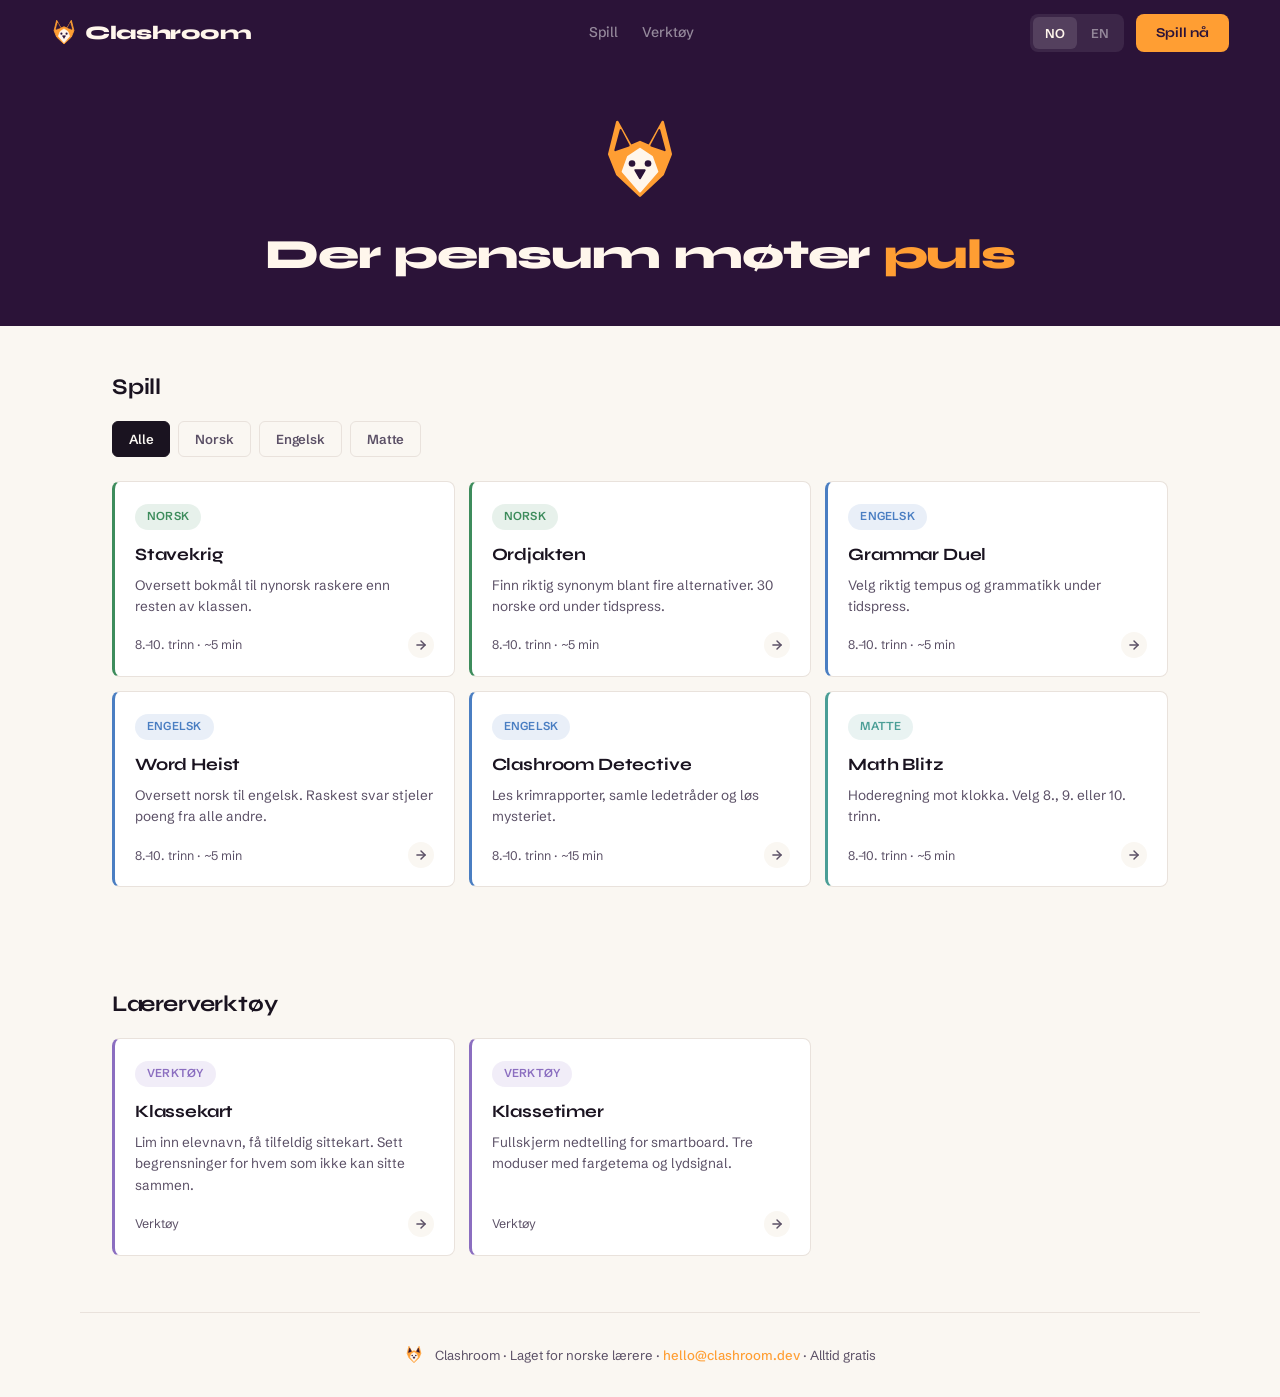
==== commit 2260de29: "De-slop landing page: dark hero, heartbeat slogan, colored card borders - Dark aubergine header + he" ====
--- a/index.html
+++ b/index.html
@@ -9,39 +9,45 @@
 <link rel="icon" href="brand-assets/clashroom-icon.svg" type="image/svg+xml">
 <link rel="stylesheet" href="brand.css">
 <style>
-/* ── LANDING PAGE ──────────────────────────────────── */
-.lp-header {
-  max-width: 1120px;
-  width: 100%;
-  margin: 0 auto;
-  padding: 12px 32px;
-}
-.lp-header .header-nav a { color: var(--muted); font-size: 0.88rem; font-weight: 500; text-decoration: none; }
-.lp-header .header-nav a:hover { color: var(--ink); }
+/* ── LANDING: DARK HEADER ─────────────────────────── */
+body.theme-light header.lp-header {
+  max-width: none;
+  background: var(--aubergine);
+  border-bottom: none;
+  padding: 14px clamp(20px, 4vw, 64px);
+}
+body.theme-light .lp-header .header-brand { color: var(--cream); }
+body.theme-light .lp-header .header-nav a { color: rgba(255,255,255,0.5); font-size: 0.88rem; font-weight: 500; text-decoration: none; }
+body.theme-light .lp-header .header-nav a:hover { color: var(--cream); }
+body.theme-light .lp-header .lang-toggle { background: rgba(255,255,255,0.08); }
+body.theme-light .lp-header .lang-btn { color: rgba(255,255,255,0.45); }
+body.theme-light .lp-header .lang-btn:hover { color: var(--cream); background: rgba(255,255,255,0.06); }
+body.theme-light .lp-header .lang-btn.on { background: rgba(255,255,255,0.12); color: var(--cream); box-shadow: none; }
 .lp-cta-btn {
   display: inline-flex;
   align-items: center;
   padding: 8px 20px;
   background: var(--apricot);
-  color: var(--ink);
+  color: var(--aubergine);
   font-family: 'Syne', sans-serif;
   font-weight: 700;
   font-size: 0.85rem;
-  border-radius: var(--r-sm);
+  border-radius: 8px;
   text-decoration: none;
   transition: background 0.15s;
   white-space: nowrap;
 }
 .lp-cta-btn:hover { background: var(--apricot-deep); }
 
-/* ── HERO ──────────────────────────────────────────── */
+/* ── HERO: DARK BAND ──────────────────────────────── */
 .hero {
-  max-width: 720px;
-  margin: 0 auto;
-  padding: 72px 32px 64px;
+  max-width: none;
+  margin: 0;
+  padding: 52px 32px 48px;
   text-align: center;
-}
-.hero-fox { margin-bottom: 24px; }
+  background: var(--aubergine);
+}
+.hero-fox { margin-bottom: 20px; }
 .slogan {
   display: flex;
   gap: 0.35em;
@@ -51,94 +57,44 @@
   font-weight: 800;
   font-size: clamp(1.6rem, 4.5vw, 2.6rem);
   letter-spacing: -0.03em;
-  color: var(--ink);
-}
-.slogan span {
-  display: inline-block;
-  opacity: 0;
-  transform: translateY(18px);
-  animation: wordIn 0.5s ease forwards;
-}
-.slogan span:nth-child(1) { animation-delay: 0.1s; }
-.slogan span:nth-child(2) { animation-delay: 0.25s; }
-.slogan span:nth-child(3) { animation-delay: 0.4s; }
-.slogan span:nth-child(4) { animation-delay: 0.55s; color: var(--apricot-deep); }
-@keyframes wordIn {
-  to { opacity: 1; transform: translateY(0); }
-}
-
-/* ── STEPS ─────────────────────────────────────────── */
-.steps {
-  max-width: 880px;
-  margin: 0 auto;
-  padding: 0 32px 72px;
-}
-.steps h2 {
-  text-align: center;
-  margin-bottom: 36px;
-  color: var(--ink);
-}
-.steps-grid {
-  display: grid;
-  grid-template-columns: repeat(3, 1fr);
-  gap: 24px;
-}
-.step {
-  text-align: center;
-  padding: 28px 20px;
-  border-radius: var(--r-md);
-  background: #fff;
-  border: 1px solid var(--line);
-  box-shadow: var(--shadow-sm);
-}
-.step-num {
-  width: 36px;
-  height: 36px;
-  border-radius: 50%;
-  background: var(--apricot);
-  color: var(--ink);
-  font-family: 'Syne', sans-serif;
-  font-weight: 800;
-  font-size: 1rem;
-  display: inline-flex;
-  align-items: center;
-  justify-content: center;
-  margin-bottom: 14px;
-}
-.step-title {
-  font-family: 'Syne', sans-serif;
-  font-weight: 700;
-  font-size: 1.05rem;
-  margin-bottom: 8px;
-  color: var(--ink);
-}
-.step-desc {
-  font-size: 0.88rem;
-  color: var(--muted);
-  line-height: 1.6;
-}
-
-/* ── SECTION ───────────────────────────────────────── */
+  color: var(--cream);
+  animation: slogan-in 0.5s ease;
+}
+.slogan span { display: inline-block; }
+.slogan .pulse-word {
+  color: var(--apricot);
+  animation: heartbeat 3s ease 2s infinite;
+}
+@keyframes slogan-in { from { opacity: 0; } to { opacity: 1; } }
+@keyframes heartbeat {
+  0%, 100% { transform: scale(1); }
+  8% { transform: scale(1.08); }
+  16% { transform: scale(1); }
+  24% { transform: scale(1.05); }
+  32% { transform: scale(1); }
+}
+
+/* ── SECTION ──────────────────────────────────────── */
 .lp-section {
   max-width: 1120px;
   margin: 0 auto;
-  padding: 0 32px 72px;
+  padding: 48px 32px 56px;
 }
 .lp-section h2 {
+  margin-bottom: 20px;
+  color: var(--ink);
+}
+
+/* ── FILTER CHIPS ─────────────────────────────────── */
+.filter-chips {
+  display: flex;
+  gap: 8px;
   margin-bottom: 24px;
-  color: var(--ink);
-}
-
-/* ── FILTER CHIPS ──────────────────────────────────── */
-.filter-chips {
-  display: flex;
-  gap: 8px;
-  margin-bottom: 28px;
   flex-wrap: wrap;
 }
 .filter-chip {
   padding: 7px 16px;
-  border-radius: 20px;
+  border-radius: 6px;
   border: 1px solid var(--line);
   background: transparent;
   color: var(--muted);
@@ -157,47 +113,48 @@
   border-color: var(--ink);
 }
 
-/* ── GAME CARD GRID ────────────────────────────────── */
+/* ── GAME CARDS ───────────────────────────────────── */
 .game-grid {
   display: grid;
   grid-template-columns: repeat(auto-fill, minmax(280px, 1fr));
-  gap: 18px;
-}
-
+  gap: 14px;
+}
 .game-card {
   display: flex;
   flex-direction: column;
-  padding: 24px 22px 20px;
+  padding: 22px 20px 18px;
   background: #fff;
   border: 1px solid var(--line);
-  border-radius: var(--r-md);
+  border-left: 3px solid var(--card-accent, var(--line));
+  border-radius: 8px;
   text-decoration: none;
   color: var(--ink);
-  box-shadow: var(--shadow-sm);
-  transition: box-shadow 0.25s, transform 0.25s;
+  transition: background 0.15s, border-color 0.15s;
   position: relative;
 }
 .game-card:hover {
-  box-shadow: var(--shadow-lg);
-  transform: translateY(-4px);
-}
-.game-card .game-tag {
-  align-self: flex-start;
-  margin-bottom: 14px;
-}
+  background: #f5f2ef;
+  border-left-color: var(--card-accent, var(--apricot));
+}
+.game-card[data-subject="norsk"]   { --card-accent: var(--subj-norsk); }
+.game-card[data-subject="english"] { --card-accent: var(--subj-english); }
+.game-card[data-subject="matte"]   { --card-accent: var(--subj-matte); }
+.tool-grid .game-card              { --card-accent: var(--subj-tool); }
+
+.game-card .game-tag { align-self: flex-start; margin-bottom: 12px; }
 .game-card h3 {
   font-family: 'Syne', sans-serif;
   font-weight: 700;
-  font-size: 1.12rem;
+  font-size: 1.08rem;
   letter-spacing: -0.01em;
   margin-bottom: 6px;
 }
 .game-card p {
-  font-size: 0.88rem;
+  font-size: 0.85rem;
   color: var(--muted);
   line-height: 1.6;
   flex: 1;
-  margin-bottom: 16px;
+  margin-bottom: 14px;
 }
 .game-card-meta {
   display: flex;
@@ -207,52 +164,25 @@
   color: var(--muted);
 }
 .game-card-arrow {
-  width: 28px;
-  height: 28px;
+  width: 26px;
+  height: 26px;
   border-radius: 50%;
   background: var(--paper);
   display: flex;
   align-items: center;
   justify-content: center;
-  transition: background 0.2s;
+  transition: background 0.15s;
   flex-shrink: 0;
 }
-.game-card:hover .game-card-arrow { background: var(--apricot); color: var(--ink); }
-
-/* ── TOOL CARD ─────────────────────────────────────── */
+.game-card:hover .game-card-arrow { background: var(--apricot); color: var(--aubergine); }
+
 .tool-grid {
   display: grid;
   grid-template-columns: repeat(auto-fill, minmax(280px, 1fr));
-  gap: 18px;
-}
-
-/* ── WHY SECTION ───────────────────────────────────── */
-.why-section {
-  max-width: 720px;
-  margin: 0 auto;
-  padding: 0 32px 72px;
-}
-.why-box {
-  background: #fff;
-  border-radius: var(--r-md);
-  padding: 36px 32px;
-  border: 1px solid var(--line);
-  border-left: 4px solid var(--apricot);
-  box-shadow: var(--shadow-sm);
-}
-.why-box h2 {
-  color: var(--ink);
-  margin-bottom: 16px;
-}
-.why-box p {
-  font-size: 0.92rem;
-  color: var(--muted);
-  line-height: 1.8;
-  margin-bottom: 14px;
-}
-.why-box p:last-child { margin-bottom: 0; }
-
-/* ── FOOTER LIGHT ──────────────────────────────────── */
+  gap: 14px;
+}
+
+/* ── FOOTER ───────────────────────────────────────── */
 body.theme-light footer {
   max-width: 1120px;
   display: flex;
@@ -262,17 +192,16 @@
   flex-wrap: wrap;
 }
 
-/* ── RESPONSIVE ────────────────────────────────────── */
+/* ── SCROLL REVEAL (opacity only) ─────────────────── */
+.sr { opacity: 0; transform: none; transition: opacity 0.4s ease; }
+.sr.v { opacity: 1; transform: none; }
+
+/* ── RESPONSIVE ───────────────────────────────────── */
 @media (max-width: 700px) {
-  .lp-header { padding: 10px 16px; }
-  .hero { padding: 48px 16px 40px; }
-  .steps { padding: 0 16px 48px; }
-  .steps-grid { grid-template-columns: 1fr; gap: 14px; }
-  .lp-section { padding: 0 16px 48px; }
-  .game-grid { grid-template-columns: 1fr; }
-  .tool-grid { grid-template-columns: 1fr; }
-  .why-section { padding: 0 16px 48px; }
-  .why-box { padding: 24px 20px; }
+  body.theme-light header.lp-header { padding: 10px 16px; }
+  .hero { padding: 40px 16px 36px; }
+  .lp-section { padding: 32px 16px 40px; }
+  .game-grid, .tool-grid { grid-template-columns: 1fr; }
   .lp-header .header-nav { display: none; }
   footer { padding: 24px 16px; }
 }
@@ -327,9 +256,9 @@
     </svg>
   </div>
   <h1 class="slogan"
-      data-no="<span>Der</span><span>pensum</span><span>møter</span><span>puls</span>"
-      data-en="<span>Where</span><span>curriculum</span><span>meets</span><span>pulse</span>">
-    <span>Der</span><span>pensum</span><span>møter</span><span>puls</span>
+      data-no="<span>Der</span><span>pensum</span><span>møter</span><span class='pulse-word'>puls</span>"
+      data-en="<span>Where</span><span>curriculum</span><span>meets</span><span class='pulse-word'>pulse</span>">
+    <span>Der</span><span>pensum</span><span>møter</span><span class="pulse-word">puls</span>
   </h1>
 </section>
 
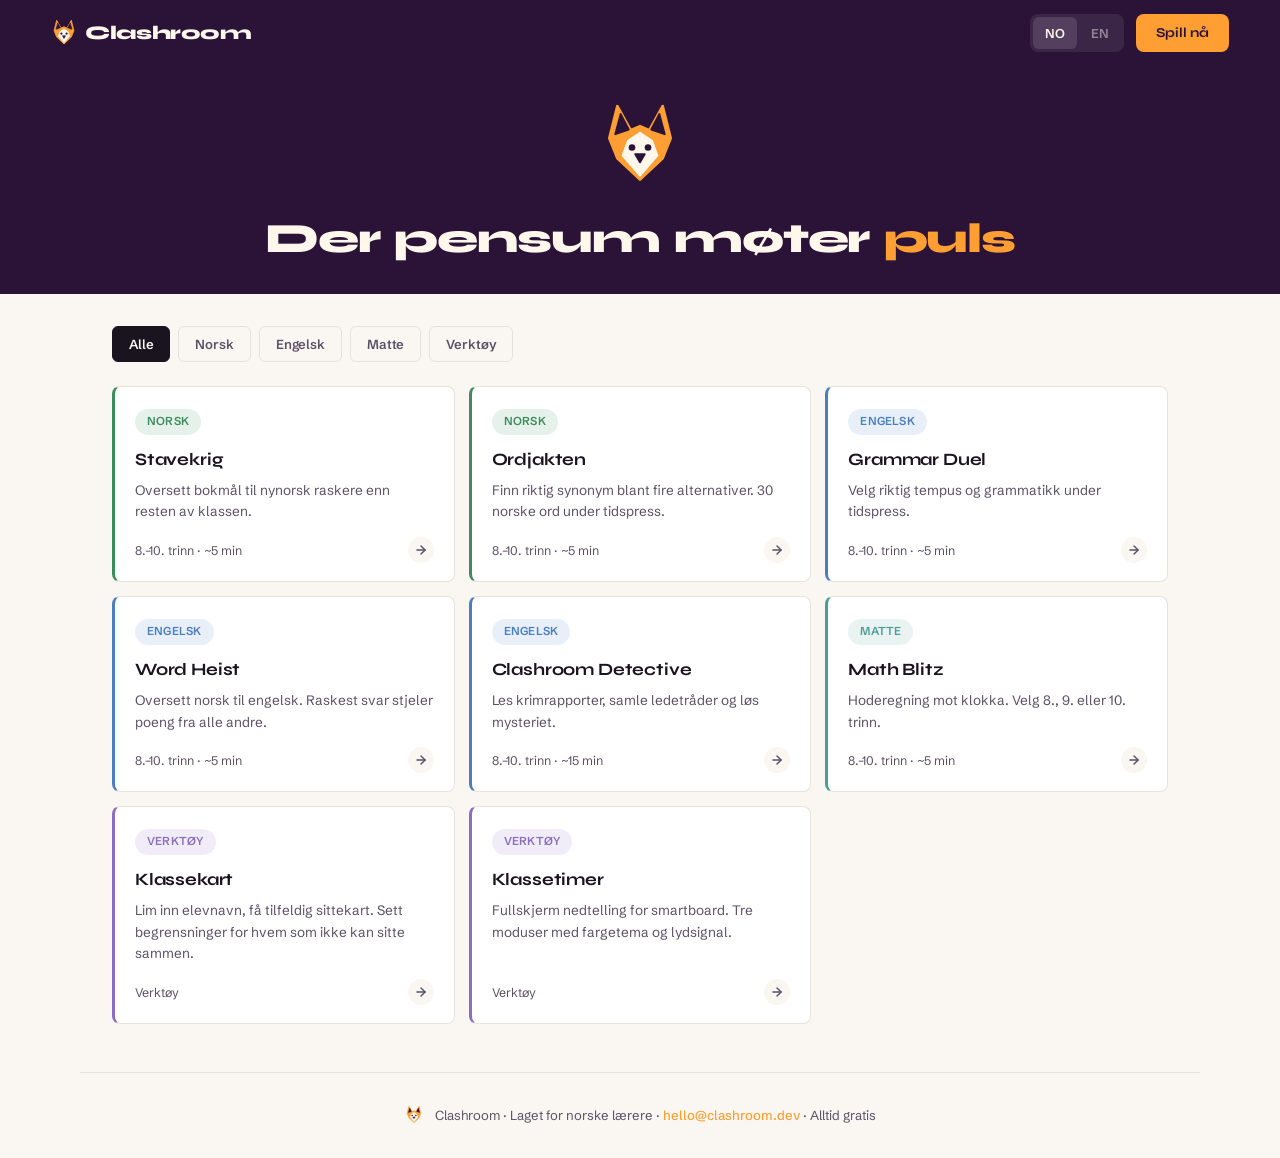
==== commit 2a753f4e: "Organize landing page: merge games + tools into one grid with unified filter Co-Authored-By: Claude " ====
--- a/index.html
+++ b/index.html
@@ -17,8 +17,6 @@
   padding: 14px clamp(20px, 4vw, 64px);
 }
 body.theme-light .lp-header .header-brand { color: var(--cream); }
-body.theme-light .lp-header .header-nav a { color: rgba(255,255,255,0.5); font-size: 0.88rem; font-weight: 500; text-decoration: none; }
-body.theme-light .lp-header .header-nav a:hover { color: var(--cream); }
 body.theme-light .lp-header .lang-toggle { background: rgba(255,255,255,0.08); }
 body.theme-light .lp-header .lang-btn { color: rgba(255,255,255,0.45); }
 body.theme-light .lp-header .lang-btn:hover { color: var(--cream); background: rgba(255,255,255,0.06); }
@@ -43,7 +41,7 @@
 .hero {
   max-width: none;
   margin: 0;
-  padding: 52px 32px 48px;
+  padding: 36px 32px 32px;
   text-align: center;
   background: var(--aubergine);
 }
@@ -78,7 +76,7 @@
 .lp-section {
   max-width: 1120px;
   margin: 0 auto;
-  padding: 48px 32px 56px;
+  padding: 32px 32px 48px;
 }
 .lp-section h2 {
   margin-bottom: 20px;
@@ -139,7 +137,7 @@
 .game-card[data-subject="norsk"]   { --card-accent: var(--subj-norsk); }
 .game-card[data-subject="english"] { --card-accent: var(--subj-english); }
 .game-card[data-subject="matte"]   { --card-accent: var(--subj-matte); }
-.tool-grid .game-card              { --card-accent: var(--subj-tool); }
+.game-card[data-subject="tool"]    { --card-accent: var(--subj-tool); }
 
 .game-card .game-tag { align-self: flex-start; margin-bottom: 12px; }
 .game-card h3 {
@@ -176,12 +174,6 @@
 }
 .game-card:hover .game-card-arrow { background: var(--apricot); color: var(--aubergine); }
 
-.tool-grid {
-  display: grid;
-  grid-template-columns: repeat(auto-fill, minmax(280px, 1fr));
-  gap: 14px;
-}
-
 /* ── FOOTER ───────────────────────────────────────── */
 body.theme-light footer {
   max-width: 1120px;
@@ -191,18 +183,13 @@
   gap: 12px;
   flex-wrap: wrap;
 }
-
-/* ── SCROLL REVEAL (opacity only) ─────────────────── */
-.sr { opacity: 0; transform: none; transition: opacity 0.4s ease; }
-.sr.v { opacity: 1; transform: none; }
 
 /* ── RESPONSIVE ───────────────────────────────────── */
 @media (max-width: 700px) {
   body.theme-light header.lp-header { padding: 10px 16px; }
   .hero { padding: 40px 16px 36px; }
   .lp-section { padding: 32px 16px 40px; }
-  .game-grid, .tool-grid { grid-template-columns: 1fr; }
-  .lp-header .header-nav { display: none; }
+  .game-grid { grid-template-columns: 1fr; }
   footer { padding: 24px 16px; }
 }
 @media (min-width: 701px) and (max-width: 900px) {
@@ -227,10 +214,6 @@
     </svg>
     <span class="header-brand-name">Clashroom</span>
   </a>
-  <nav class="header-nav" style="display:flex;align-items:center;gap:24px;">
-    <a href="#spill" data-no="Spill" data-en="Games">Spill</a>
-    <a href="#verktoy" data-no="Verktøy" data-en="Tools">Verktøy</a>
-  </nav>
   <div class="header-right" style="gap:12px;">
     <div class="lang-toggle">
       <button class="lang-btn on" onclick="setLang('no')">NO</button>
@@ -263,19 +246,17 @@
 </section>
 
 
-<!-- SPILL -->
 <section class="lp-section" id="spill">
-  <h2 data-no="Spill" data-en="Games">Spill</h2>
   <div class="filter-chips">
     <button class="filter-chip active" data-filter="all" data-no="Alle" data-en="All">Alle</button>
     <button class="filter-chip" data-filter="norsk" data-no="Norsk" data-en="Norwegian">Norsk</button>
     <button class="filter-chip" data-filter="english" data-no="Engelsk" data-en="English">Engelsk</button>
     <button class="filter-chip" data-filter="matte" data-no="Matte" data-en="Maths">Matte</button>
+    <button class="filter-chip" data-filter="tool" data-no="Verktøy" data-en="Tools">Verktøy</button>
   </div>
 
   <div class="game-grid">
-
-    <a class="game-card sr" href="stavekrig.html" data-subject="norsk">
+    <a class="game-card" href="stavekrig.html" data-subject="norsk">
       <span class="chip game-tag subj-chip-norsk" data-no="Norsk" data-en="Norwegian">Norsk</span>
       <h3>Stavekrig</h3>
       <p data-no="Oversett bokmål til nynorsk raskere enn resten av klassen."
@@ -286,7 +267,7 @@
       </div>
     </a>
 
-    <a class="game-card sr" href="ordjakten.html" data-subject="norsk">
+    <a class="game-card" href="ordjakten.html" data-subject="norsk">
       <span class="chip game-tag subj-chip-norsk" data-no="Norsk" data-en="Norwegian">Norsk</span>
       <h3>Ordjakten</h3>
       <p data-no="Finn riktig synonym blant fire alternativer. 30 norske ord under tidspress."
@@ -297,7 +278,7 @@
       </div>
     </a>
 
-    <a class="game-card sr" href="grammarduell.html" data-subject="english">
+    <a class="game-card" href="grammarduell.html" data-subject="english">
       <span class="chip game-tag subj-chip-english" data-no="Engelsk" data-en="English">Engelsk</span>
       <h3>Grammar Duel</h3>
       <p data-no="Velg riktig tempus og grammatikk under tidspress."
@@ -308,7 +289,7 @@
       </div>
     </a>
 
-    <a class="game-card sr" href="wordheist.html" data-subject="english">
+    <a class="game-card" href="wordheist.html" data-subject="english">
       <span class="chip game-tag subj-chip-english" data-no="Engelsk" data-en="English">Engelsk</span>
       <h3>Word Heist</h3>
       <p data-no="Oversett norsk til engelsk. Raskest svar stjeler poeng fra alle andre."
@@ -319,7 +300,7 @@
       </div>
     </a>
 
-    <a class="game-card sr" href="detective.html" data-subject="english">
+    <a class="game-card" href="detective.html" data-subject="english">
       <span class="chip game-tag subj-chip-english" data-no="Engelsk" data-en="English">Engelsk</span>
       <h3>Clashroom Detective</h3>
       <p data-no="Les krimrapporter, samle ledetråder og løs mysteriet."
@@ -330,7 +311,7 @@
       </div>
     </a>
 
-    <a class="game-card sr" href="mathblitz.html" data-subject="matte">
+    <a class="game-card" href="mathblitz.html" data-subject="matte">
       <span class="chip game-tag subj-chip-matte" data-no="Matte" data-en="Maths">Matte</span>
       <h3>Math Blitz</h3>
       <p data-no="Hoderegning mot klokka. Velg 8., 9. eller 10. trinn."
@@ -341,16 +322,7 @@
       </div>
     </a>
 
-
-  </div>
-</section>
-
-<!-- LÆRERVERKTØY -->
-<section class="lp-section" id="verktoy">
-  <h2 data-no="Lærerverktøy" data-en="Teacher tools">Lærerverktøy</h2>
-  <div class="tool-grid">
-
-    <a class="game-card sr" href="klassekart.html">
+    <a class="game-card" href="klassekart.html" data-subject="tool">
       <span class="chip game-tag subj-chip-tool" data-no="Verktøy" data-en="Tool">Verktøy</span>
       <h3 data-no="Klassekart" data-en="Seating chart">Klassekart</h3>
       <p data-no="Lim inn elevnavn, få tilfeldig sittekart. Sett begrensninger for hvem som ikke kan sitte sammen."
@@ -361,7 +333,7 @@
       </div>
     </a>
 
-    <a class="game-card sr" href="timer.html">
+    <a class="game-card" href="timer.html" data-subject="tool">
       <span class="chip game-tag subj-chip-tool" data-no="Verktøy" data-en="Tool">Verktøy</span>
       <h3 data-no="Klassetimer" data-en="Class timer">Klassetimer</h3>
       <p data-no="Fullskjerm nedtelling for smartboard. Tre moduser med fargetema og lydsignal."
@@ -371,7 +343,6 @@
         <div class="game-card-arrow"><svg width="14" height="14" viewBox="0 0 24 24" fill="none" stroke="currentColor" stroke-width="2.5" stroke-linecap="round" stroke-linejoin="round"><path d="M5 12h14"/><path d="M12 5l7 7-7 7"/></svg></div>
       </div>
     </a>
-
   </div>
 </section>
 
@@ -416,12 +387,6 @@
   });
 });
 
-var obs=new IntersectionObserver(function(entries){
-  entries.forEach(function(e){
-    if(e.isIntersecting){e.target.classList.add('v');obs.unobserve(e.target)}
-  });
-},{threshold:0.12});
-document.querySelectorAll('.sr').forEach(function(el){obs.observe(el)});
 </script>
 </body>
 </html>
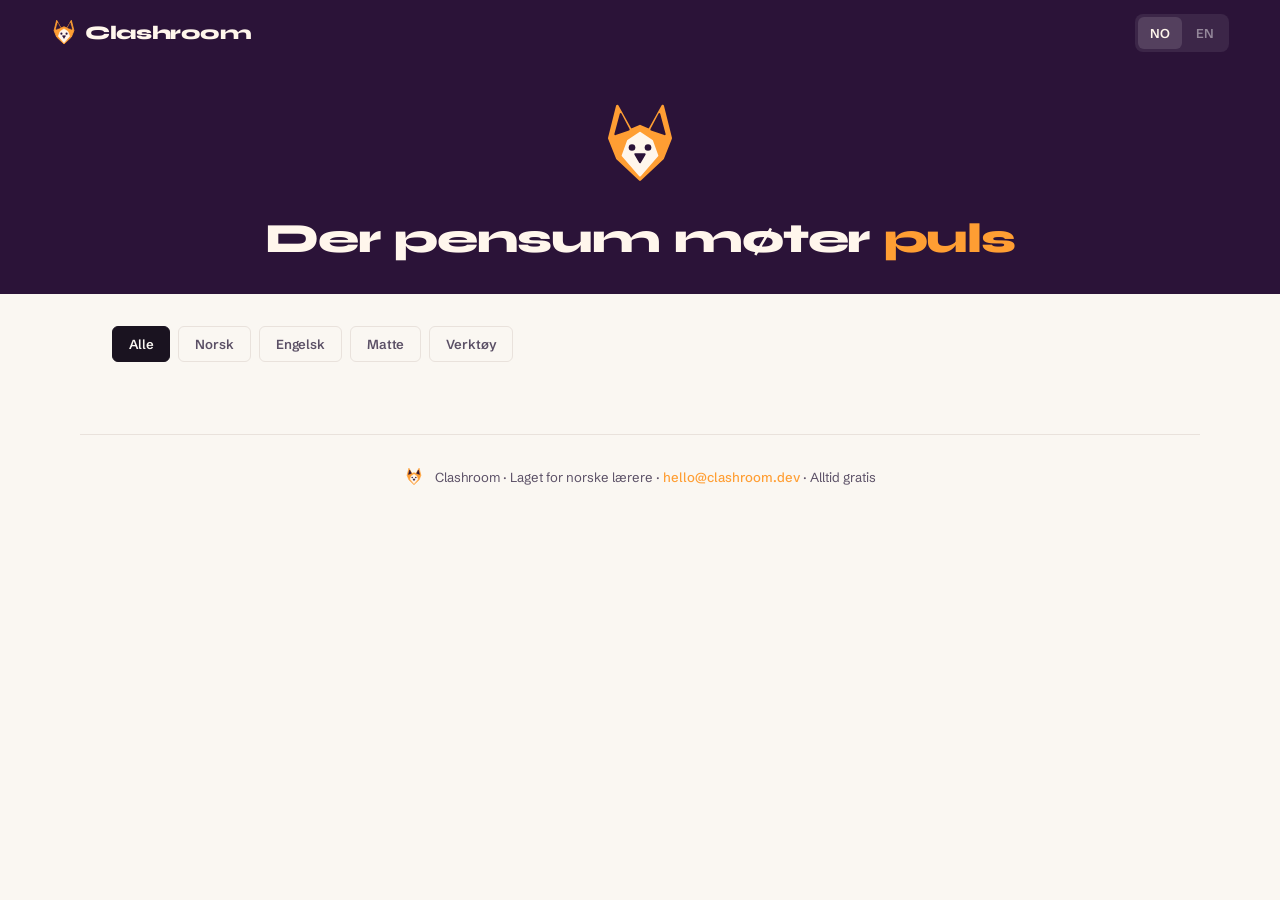
==== commit f1f43815: "Remove all games and tools — starting from scratch Co-Authored-By: Claude Opus 4.6 <noreply@anthropi" ====
--- a/index.html
+++ b/index.html
@@ -219,7 +219,6 @@
       <button class="lang-btn on" onclick="setLang('no')">NO</button>
       <button class="lang-btn" onclick="setLang('en')">EN</button>
     </div>
-    <a href="stavekrig.html" class="lp-cta-btn" data-no="Spill nå" data-en="Play now">Spill nå</a>
   </div>
 </header>
 
@@ -254,95 +253,8 @@
     <button class="filter-chip" data-filter="matte" data-no="Matte" data-en="Maths">Matte</button>
     <button class="filter-chip" data-filter="tool" data-no="Verktøy" data-en="Tools">Verktøy</button>
   </div>
-
   <div class="game-grid">
-    <a class="game-card" href="stavekrig.html" data-subject="norsk">
-      <span class="chip game-tag subj-chip-norsk" data-no="Norsk" data-en="Norwegian">Norsk</span>
-      <h3>Stavekrig</h3>
-      <p data-no="Oversett bokmål til nynorsk raskere enn resten av klassen."
-         data-en="Translate bokmål to nynorsk faster than your classmates.">Oversett bokmål til nynorsk raskere enn resten av klassen.</p>
-      <div class="game-card-meta">
-        <span data-no="8.–10. trinn · ~5 min" data-en="Grades 8–10 · ~5 min">8.–10. trinn · ~5 min</span>
-        <div class="game-card-arrow"><svg width="14" height="14" viewBox="0 0 24 24" fill="none" stroke="currentColor" stroke-width="2.5" stroke-linecap="round" stroke-linejoin="round"><path d="M5 12h14"/><path d="M12 5l7 7-7 7"/></svg></div>
-      </div>
-    </a>
-
-    <a class="game-card" href="ordjakten.html" data-subject="norsk">
-      <span class="chip game-tag subj-chip-norsk" data-no="Norsk" data-en="Norwegian">Norsk</span>
-      <h3>Ordjakten</h3>
-      <p data-no="Finn riktig synonym blant fire alternativer. 30 norske ord under tidspress."
-         data-en="Pick the right synonym from four options. 30 Norwegian words under time pressure.">Finn riktig synonym blant fire alternativer. 30 norske ord under tidspress.</p>
-      <div class="game-card-meta">
-        <span data-no="8.–10. trinn · ~5 min" data-en="Grades 8–10 · ~5 min">8.–10. trinn · ~5 min</span>
-        <div class="game-card-arrow"><svg width="14" height="14" viewBox="0 0 24 24" fill="none" stroke="currentColor" stroke-width="2.5" stroke-linecap="round" stroke-linejoin="round"><path d="M5 12h14"/><path d="M12 5l7 7-7 7"/></svg></div>
-      </div>
-    </a>
-
-    <a class="game-card" href="grammarduell.html" data-subject="english">
-      <span class="chip game-tag subj-chip-english" data-no="Engelsk" data-en="English">Engelsk</span>
-      <h3>Grammar Duel</h3>
-      <p data-no="Velg riktig tempus og grammatikk under tidspress."
-         data-en="Pick the right tense and grammar before time runs out.">Velg riktig tempus og grammatikk under tidspress.</p>
-      <div class="game-card-meta">
-        <span data-no="8.–10. trinn · ~5 min" data-en="Grades 8–10 · ~5 min">8.–10. trinn · ~5 min</span>
-        <div class="game-card-arrow"><svg width="14" height="14" viewBox="0 0 24 24" fill="none" stroke="currentColor" stroke-width="2.5" stroke-linecap="round" stroke-linejoin="round"><path d="M5 12h14"/><path d="M12 5l7 7-7 7"/></svg></div>
-      </div>
-    </a>
-
-    <a class="game-card" href="wordheist.html" data-subject="english">
-      <span class="chip game-tag subj-chip-english" data-no="Engelsk" data-en="English">Engelsk</span>
-      <h3>Word Heist</h3>
-      <p data-no="Oversett norsk til engelsk. Raskest svar stjeler poeng fra alle andre."
-         data-en="Translate Norwegian to English. Fastest answer steals points from everyone.">Oversett norsk til engelsk. Raskest svar stjeler poeng fra alle andre.</p>
-      <div class="game-card-meta">
-        <span data-no="8.–10. trinn · ~5 min" data-en="Grades 8–10 · ~5 min">8.–10. trinn · ~5 min</span>
-        <div class="game-card-arrow"><svg width="14" height="14" viewBox="0 0 24 24" fill="none" stroke="currentColor" stroke-width="2.5" stroke-linecap="round" stroke-linejoin="round"><path d="M5 12h14"/><path d="M12 5l7 7-7 7"/></svg></div>
-      </div>
-    </a>
-
-    <a class="game-card" href="detective.html" data-subject="english">
-      <span class="chip game-tag subj-chip-english" data-no="Engelsk" data-en="English">Engelsk</span>
-      <h3>Clashroom Detective</h3>
-      <p data-no="Les krimrapporter, samle ledetråder og løs mysteriet."
-         data-en="Read crime reports, collect clues and solve the mystery.">Les krimrapporter, samle ledetråder og løs mysteriet.</p>
-      <div class="game-card-meta">
-        <span data-no="8.–10. trinn · ~15 min" data-en="Grades 8–10 · ~15 min">8.–10. trinn · ~15 min</span>
-        <div class="game-card-arrow"><svg width="14" height="14" viewBox="0 0 24 24" fill="none" stroke="currentColor" stroke-width="2.5" stroke-linecap="round" stroke-linejoin="round"><path d="M5 12h14"/><path d="M12 5l7 7-7 7"/></svg></div>
-      </div>
-    </a>
-
-    <a class="game-card" href="mathblitz.html" data-subject="matte">
-      <span class="chip game-tag subj-chip-matte" data-no="Matte" data-en="Maths">Matte</span>
-      <h3>Math Blitz</h3>
-      <p data-no="Hoderegning mot klokka. Velg 8., 9. eller 10. trinn."
-         data-en="Mental maths against the clock. Choose grade 8, 9 or 10.">Hoderegning mot klokka. Velg 8., 9. eller 10. trinn.</p>
-      <div class="game-card-meta">
-        <span data-no="8.–10. trinn · ~5 min" data-en="Grades 8–10 · ~5 min">8.–10. trinn · ~5 min</span>
-        <div class="game-card-arrow"><svg width="14" height="14" viewBox="0 0 24 24" fill="none" stroke="currentColor" stroke-width="2.5" stroke-linecap="round" stroke-linejoin="round"><path d="M5 12h14"/><path d="M12 5l7 7-7 7"/></svg></div>
-      </div>
-    </a>
-
-    <a class="game-card" href="klassekart.html" data-subject="tool">
-      <span class="chip game-tag subj-chip-tool" data-no="Verktøy" data-en="Tool">Verktøy</span>
-      <h3 data-no="Klassekart" data-en="Seating chart">Klassekart</h3>
-      <p data-no="Lim inn elevnavn, få tilfeldig sittekart. Sett begrensninger for hvem som ikke kan sitte sammen."
-         data-en="Paste student names, get a random seating chart. Set constraints for who can't sit together.">Lim inn elevnavn, få tilfeldig sittekart. Sett begrensninger for hvem som ikke kan sitte sammen.</p>
-      <div class="game-card-meta">
-        <span data-no="Verktøy" data-en="Tool">Verktøy</span>
-        <div class="game-card-arrow"><svg width="14" height="14" viewBox="0 0 24 24" fill="none" stroke="currentColor" stroke-width="2.5" stroke-linecap="round" stroke-linejoin="round"><path d="M5 12h14"/><path d="M12 5l7 7-7 7"/></svg></div>
-      </div>
-    </a>
-
-    <a class="game-card" href="timer.html" data-subject="tool">
-      <span class="chip game-tag subj-chip-tool" data-no="Verktøy" data-en="Tool">Verktøy</span>
-      <h3 data-no="Klassetimer" data-en="Class timer">Klassetimer</h3>
-      <p data-no="Fullskjerm nedtelling for smartboard. Tre moduser med fargetema og lydsignal."
-         data-en="Full-screen countdown for the smartboard. Three modes with colour themes and audio alert.">Fullskjerm nedtelling for smartboard. Tre moduser med fargetema og lydsignal.</p>
-      <div class="game-card-meta">
-        <span data-no="Verktøy" data-en="Tool">Verktøy</span>
-        <div class="game-card-arrow"><svg width="14" height="14" viewBox="0 0 24 24" fill="none" stroke="currentColor" stroke-width="2.5" stroke-linecap="round" stroke-linejoin="round"><path d="M5 12h14"/><path d="M12 5l7 7-7 7"/></svg></div>
-      </div>
-    </a>
+    <!-- spill og verktøy legges til her -->
   </div>
 </section>
 
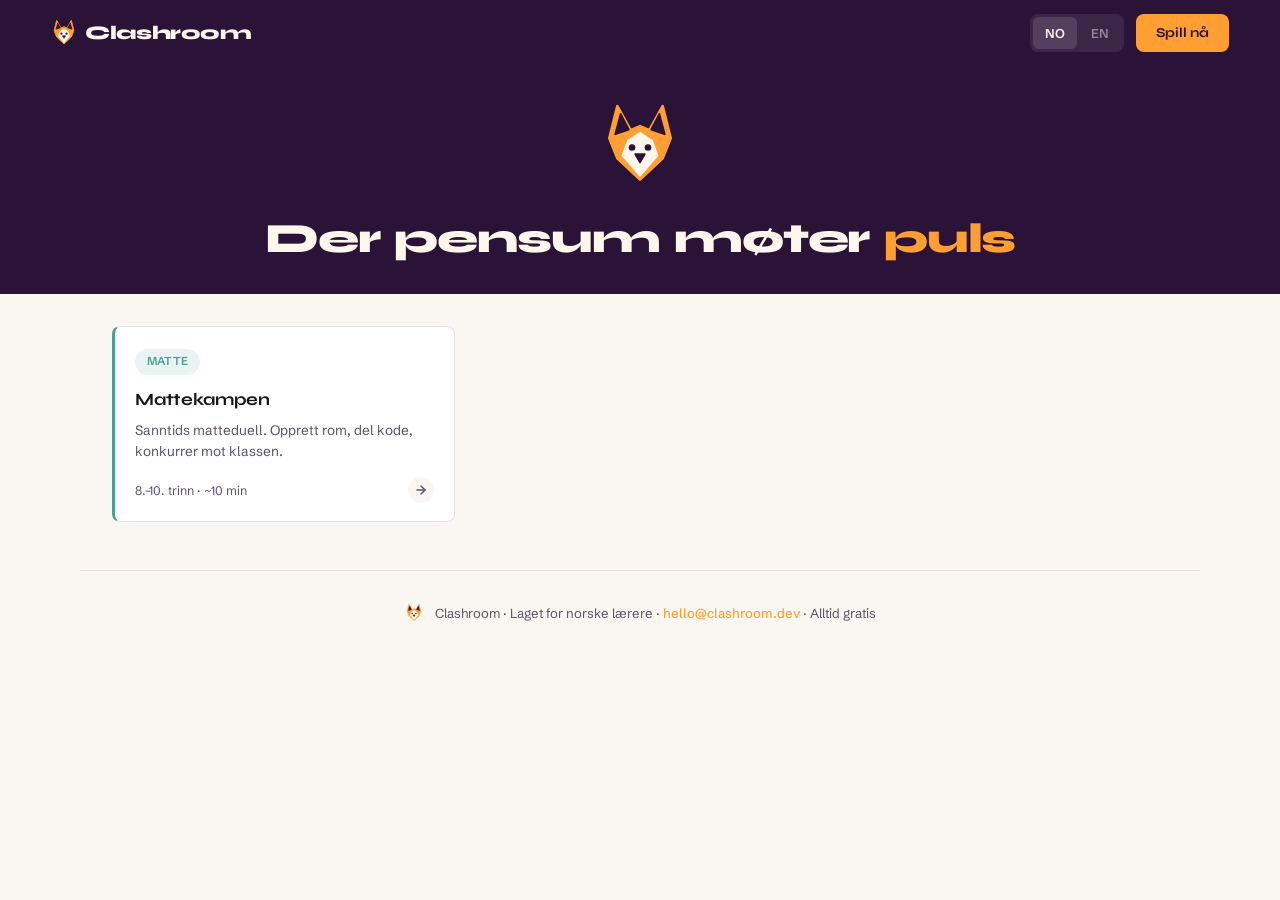
==== commit 46c0206d: "Mattekampen + design fixes across the site - Add Mattekampen (Firebase realtime multiplayer) and dat" ====
--- a/index.html
+++ b/index.html
@@ -219,6 +219,7 @@
       <button class="lang-btn on" onclick="setLang('no')">NO</button>
       <button class="lang-btn" onclick="setLang('en')">EN</button>
     </div>
+    <a href="mattekampen.html" class="lp-cta-btn" data-no="Spill nå" data-en="Play now">Spill nå</a>
   </div>
 </header>
 
@@ -254,7 +255,16 @@
     <button class="filter-chip" data-filter="tool" data-no="Verktøy" data-en="Tools">Verktøy</button>
   </div>
   <div class="game-grid">
-    <!-- spill og verktøy legges til her -->
+    <a class="game-card" href="mattekampen.html" data-subject="matte">
+      <span class="chip game-tag subj-chip-matte" data-no="Matte" data-en="Maths">Matte</span>
+      <h3>Mattekampen</h3>
+      <p data-no="Sanntids matteduell. Opprett rom, del kode, konkurrer mot klassen."
+         data-en="Real-time maths duel. Create a room, share the code, compete against your class.">Sanntids matteduell. Opprett rom, del kode, konkurrer mot klassen.</p>
+      <div class="game-card-meta">
+        <span data-no="8.–10. trinn · ~10 min" data-en="Grades 8–10 · ~10 min">8.–10. trinn · ~10 min</span>
+        <div class="game-card-arrow"><svg width="14" height="14" viewBox="0 0 24 24" fill="none" stroke="currentColor" stroke-width="2.5" stroke-linecap="round" stroke-linejoin="round"><path d="M5 12h14"/><path d="M12 5l7 7-7 7"/></svg></div>
+      </div>
+    </a>
   </div>
 </section>
 
@@ -288,6 +298,11 @@
 }
 onLangChange();
 
+// Chips are pointless until games span more than one subject
+var _subjects={};
+document.querySelectorAll('.game-card').forEach(function(c){_subjects[c.dataset.subject]=1;});
+if(Object.keys(_subjects).length<2) document.querySelector('.filter-chips').style.display='none';
+
 document.querySelectorAll('.filter-chip').forEach(function(chip){
   chip.addEventListener('click', function(){
     document.querySelectorAll('.filter-chip').forEach(function(c){ c.classList.remove('active'); });
--- a/brand.css
+++ b/brand.css
@@ -9,7 +9,7 @@
   --cream: #FFF6EC;
   --paper: #FAF7F2;
   --ink: #1A1320;
-  --muted: #5B5066;
+  --muted: #9A8FA6; /* dark-theme default; theme-light overrides */
   --line: #E9E2DC;
 
   --accent: var(--apricot);
@@ -267,11 +267,11 @@
 button:disabled { opacity: 0.4; cursor: not-allowed; }
 
 .btn-primary {
-  background: var(--apricot);
+  background: var(--accent);
   color: var(--ink);
   font-weight: 700;
 }
-.btn-primary:hover:not(:disabled) { background: var(--apricot-deep); }
+.btn-primary:hover:not(:disabled) { filter: brightness(0.92); }
 
 .btn-secondary {
   background: transparent;
@@ -647,32 +647,6 @@
   letter-spacing: 0.02em;
 }
 
-/* ── PODIUM ────────────────────────────────────────── */
-.podium {
-  display: flex;
-  align-items: flex-end;
-  justify-content: center;
-  gap: 8px;
-  width: 100%;
-  height: 110px;
-}
-.pod {
-  flex: 1;
-  border-radius: var(--r-md) var(--r-md) 0 0;
-  display: flex;
-  flex-direction: column;
-  align-items: center;
-  justify-content: flex-start;
-  padding-top: 12px;
-  font-size: 0.75rem;
-  font-weight: 700;
-  gap: 4px;
-}
-.pod-emoji { font-size: 1.2rem; }
-.pod1 { background: rgba(255,158,51,0.14); height: 100%; border: 1px solid rgba(255,158,51,0.28); }
-.pod2 { background: rgba(255,255,255,0.06); height: 72%; border: 1px solid rgba(255,255,255,0.10); }
-.pod3 { background: rgba(255,255,255,0.03); height: 52%; border: 1px solid rgba(255,255,255,0.06); }
-
 /* ── MISC ──────────────────────────────────────────── */
 .info-row {
   display: flex;
@@ -847,7 +821,8 @@
 }
 @keyframes confettiFall {
   0% { opacity: 1; transform: translateY(0) rotate(0deg); }
-  100% { opacity: 0; transform: translateY(180px) rotate(360deg); }
+  85% { opacity: 1; }
+  100% { opacity: 0; transform: translateY(105vh) rotate(360deg); }
 }
 @keyframes fadeUp {
   from { opacity: 0; transform: translateY(16px); }
@@ -886,8 +861,8 @@
 .score-pop.neg { color: var(--red); }
 
 .confetti-particle {
-  position: absolute;
-  top: 0;
+  position: fixed;
+  top: -12px;
   width: 8px;
   height: 8px;
   border-radius: 2px;
@@ -925,7 +900,7 @@
 textarea:focus-visible,
 a:focus-visible,
 select:focus-visible {
-  outline: 3px solid var(--apricot);
+  outline: 3px solid var(--accent);
   outline-offset: 2px;
 }
 
@@ -949,6 +924,7 @@
 
 /* ── THEME: LIGHT ──────────────────────────────────── */
 body.theme-light {
+  --muted: #5B5066;
   background: var(--paper);
   color: var(--ink);
   display: block;
